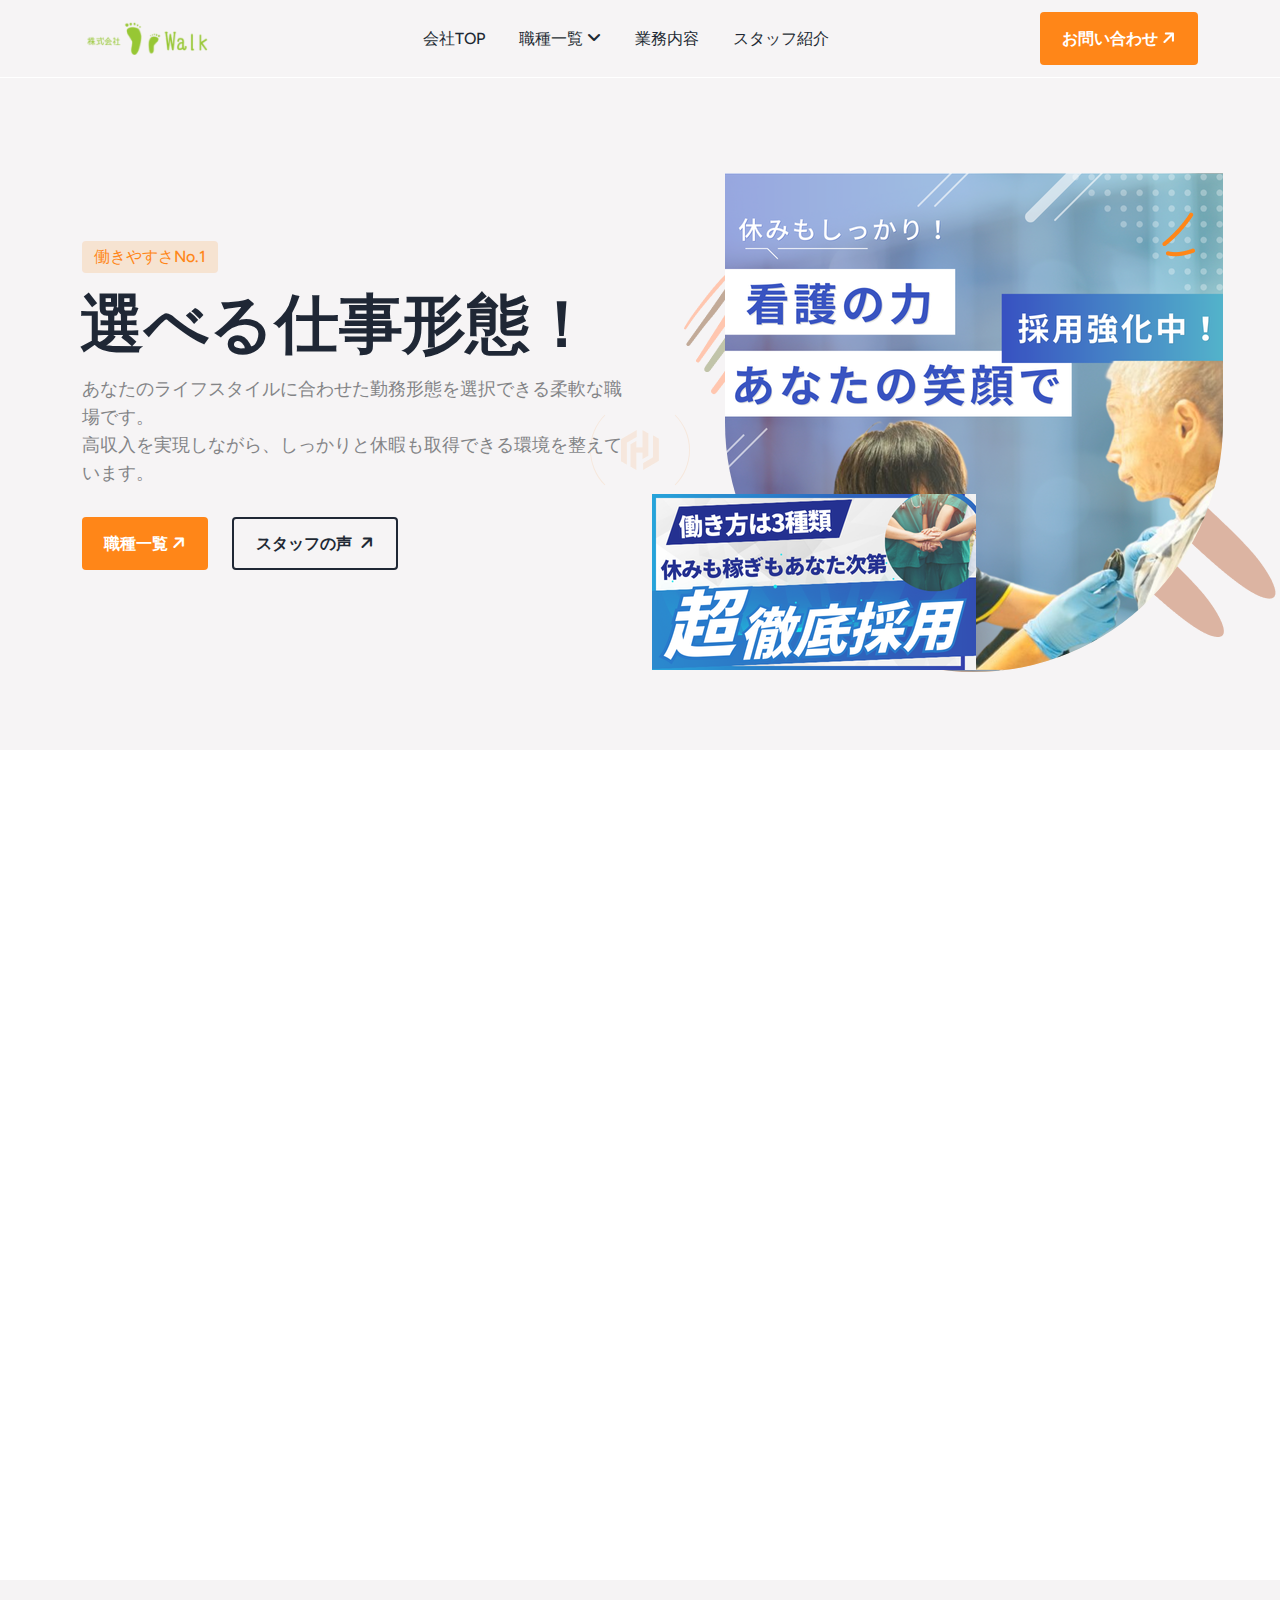
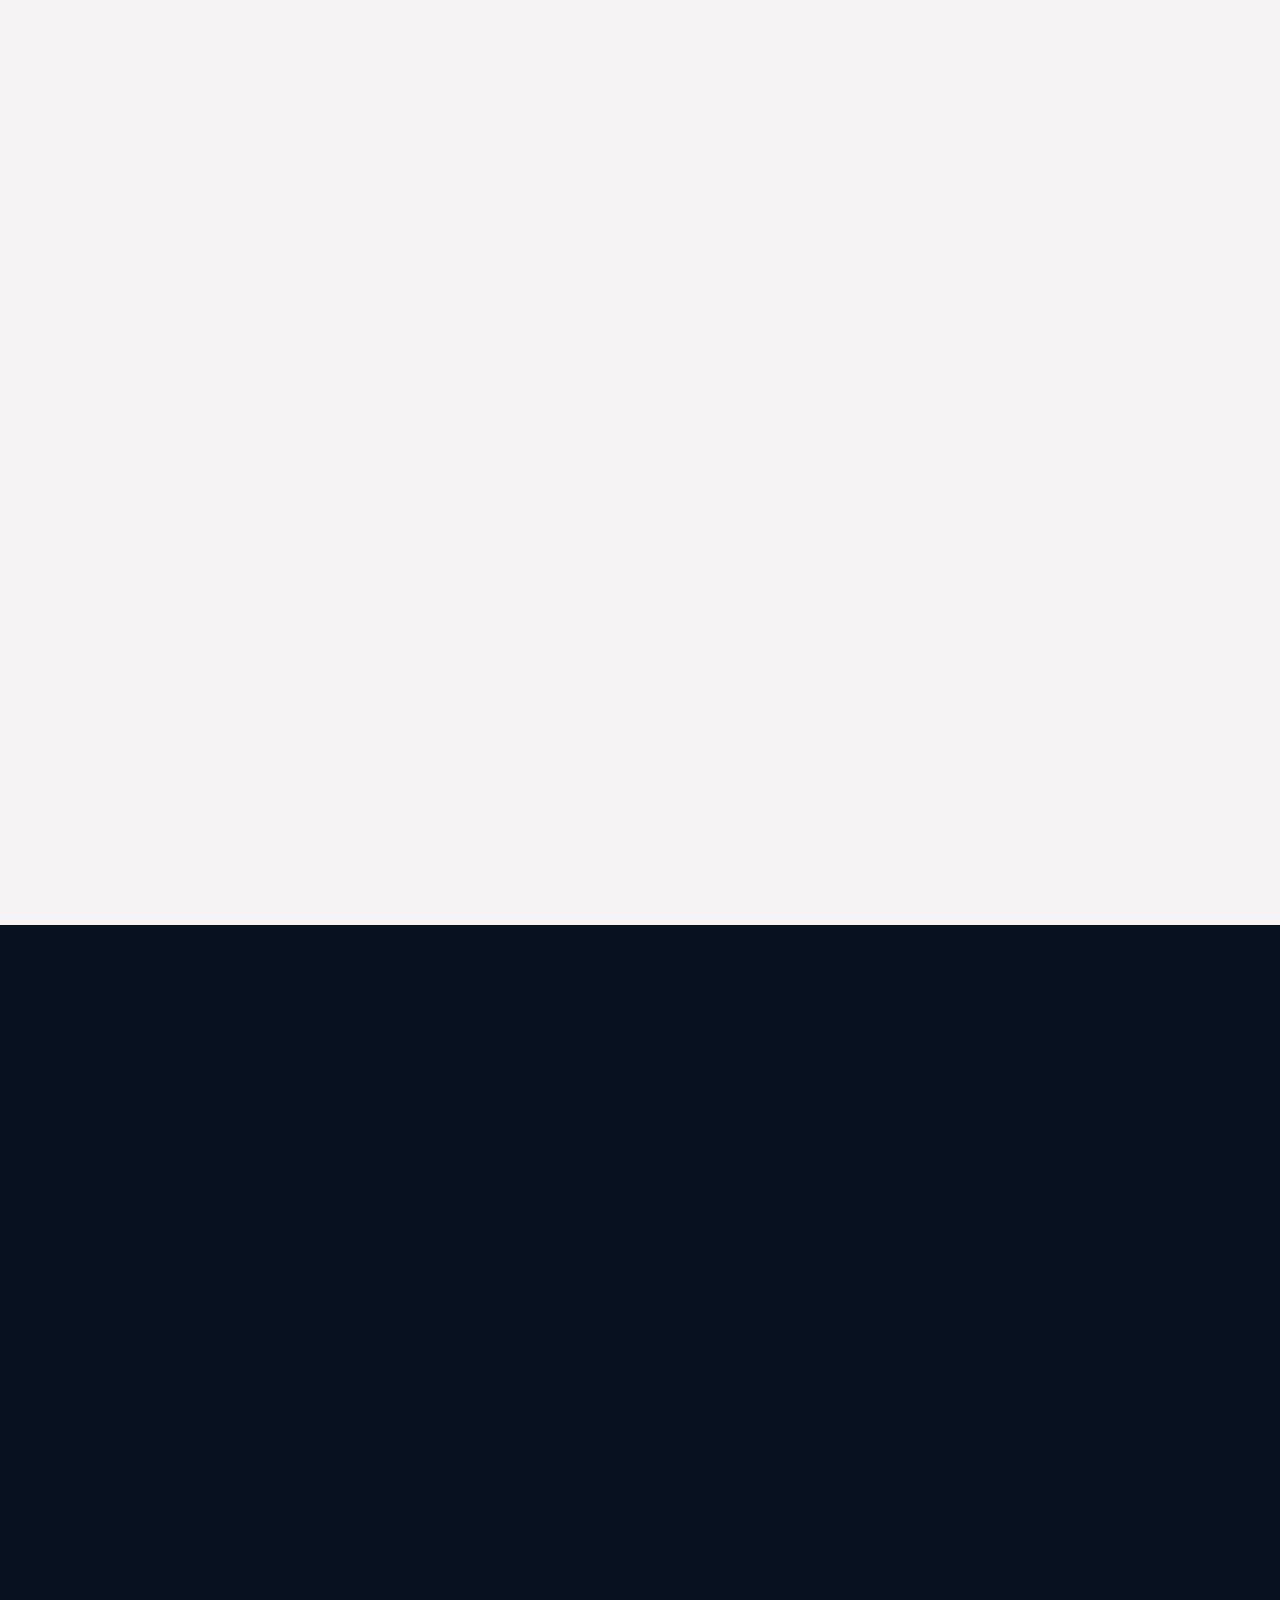
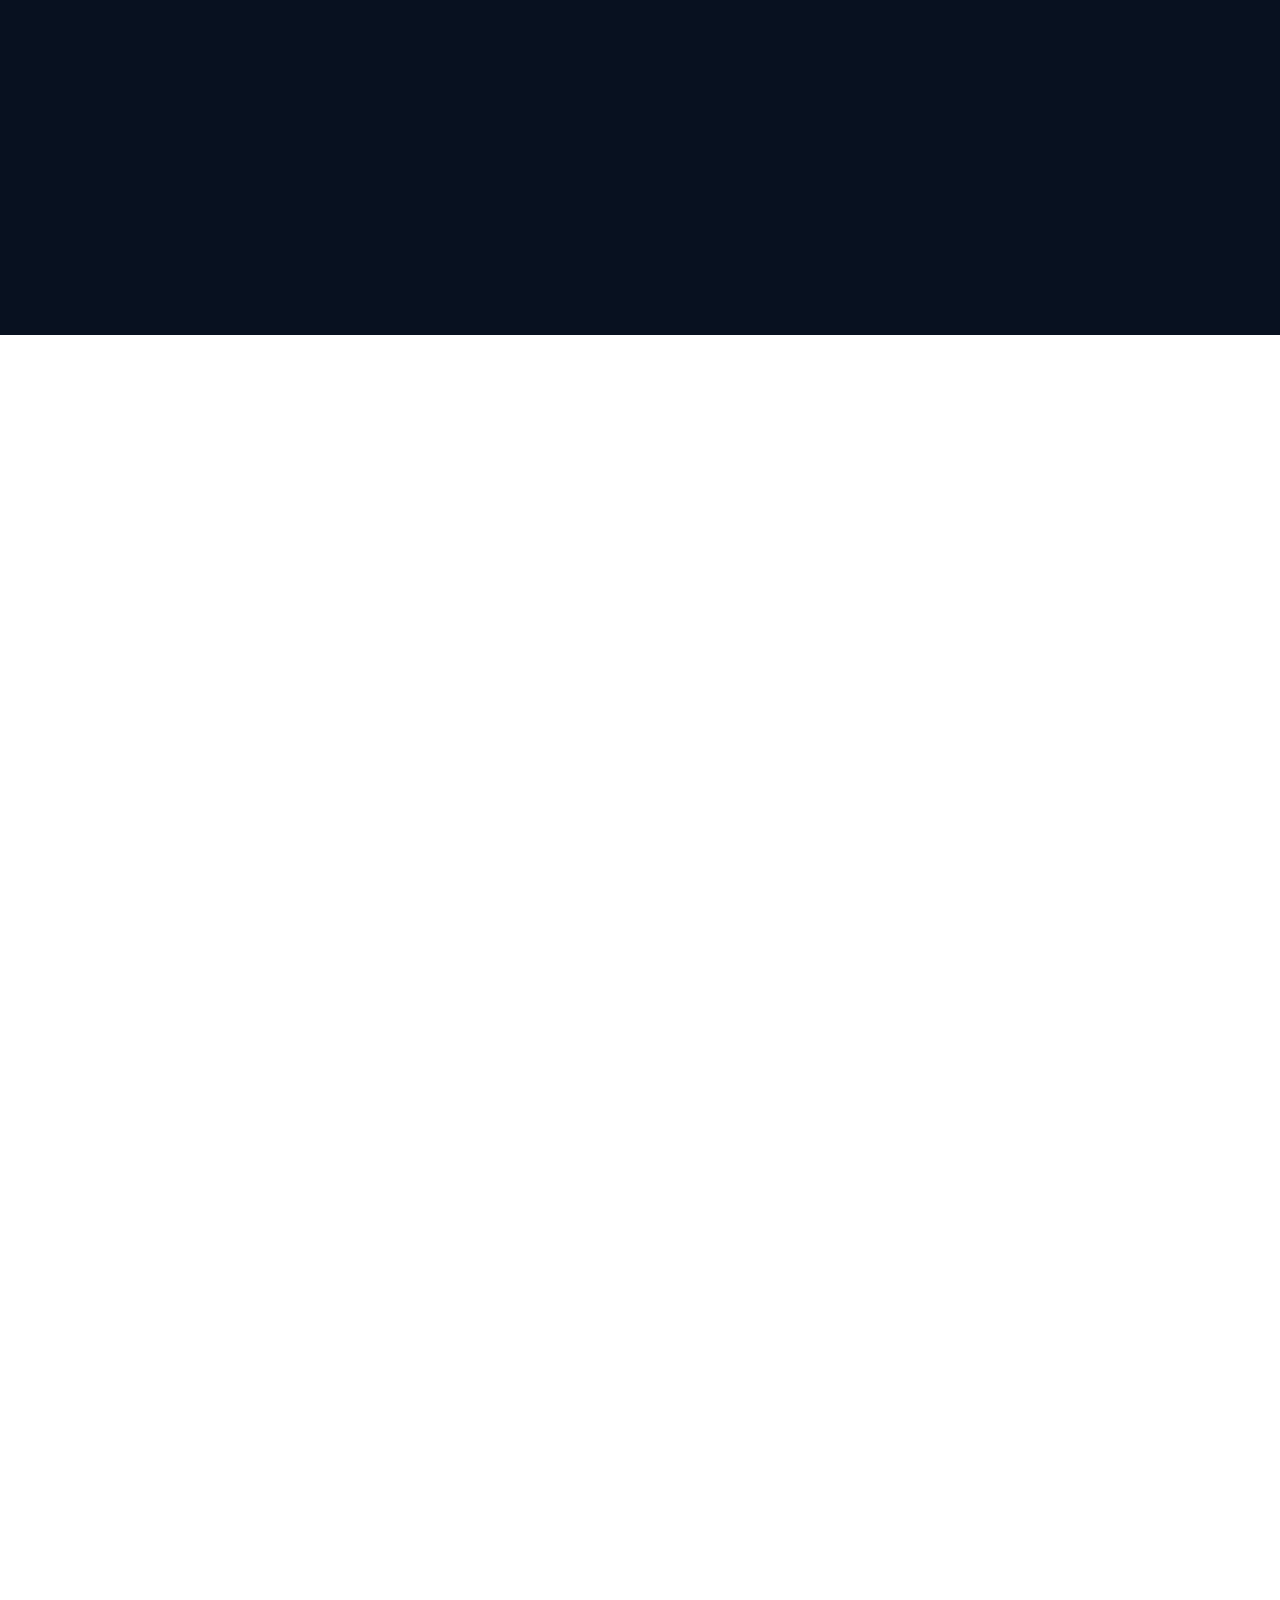
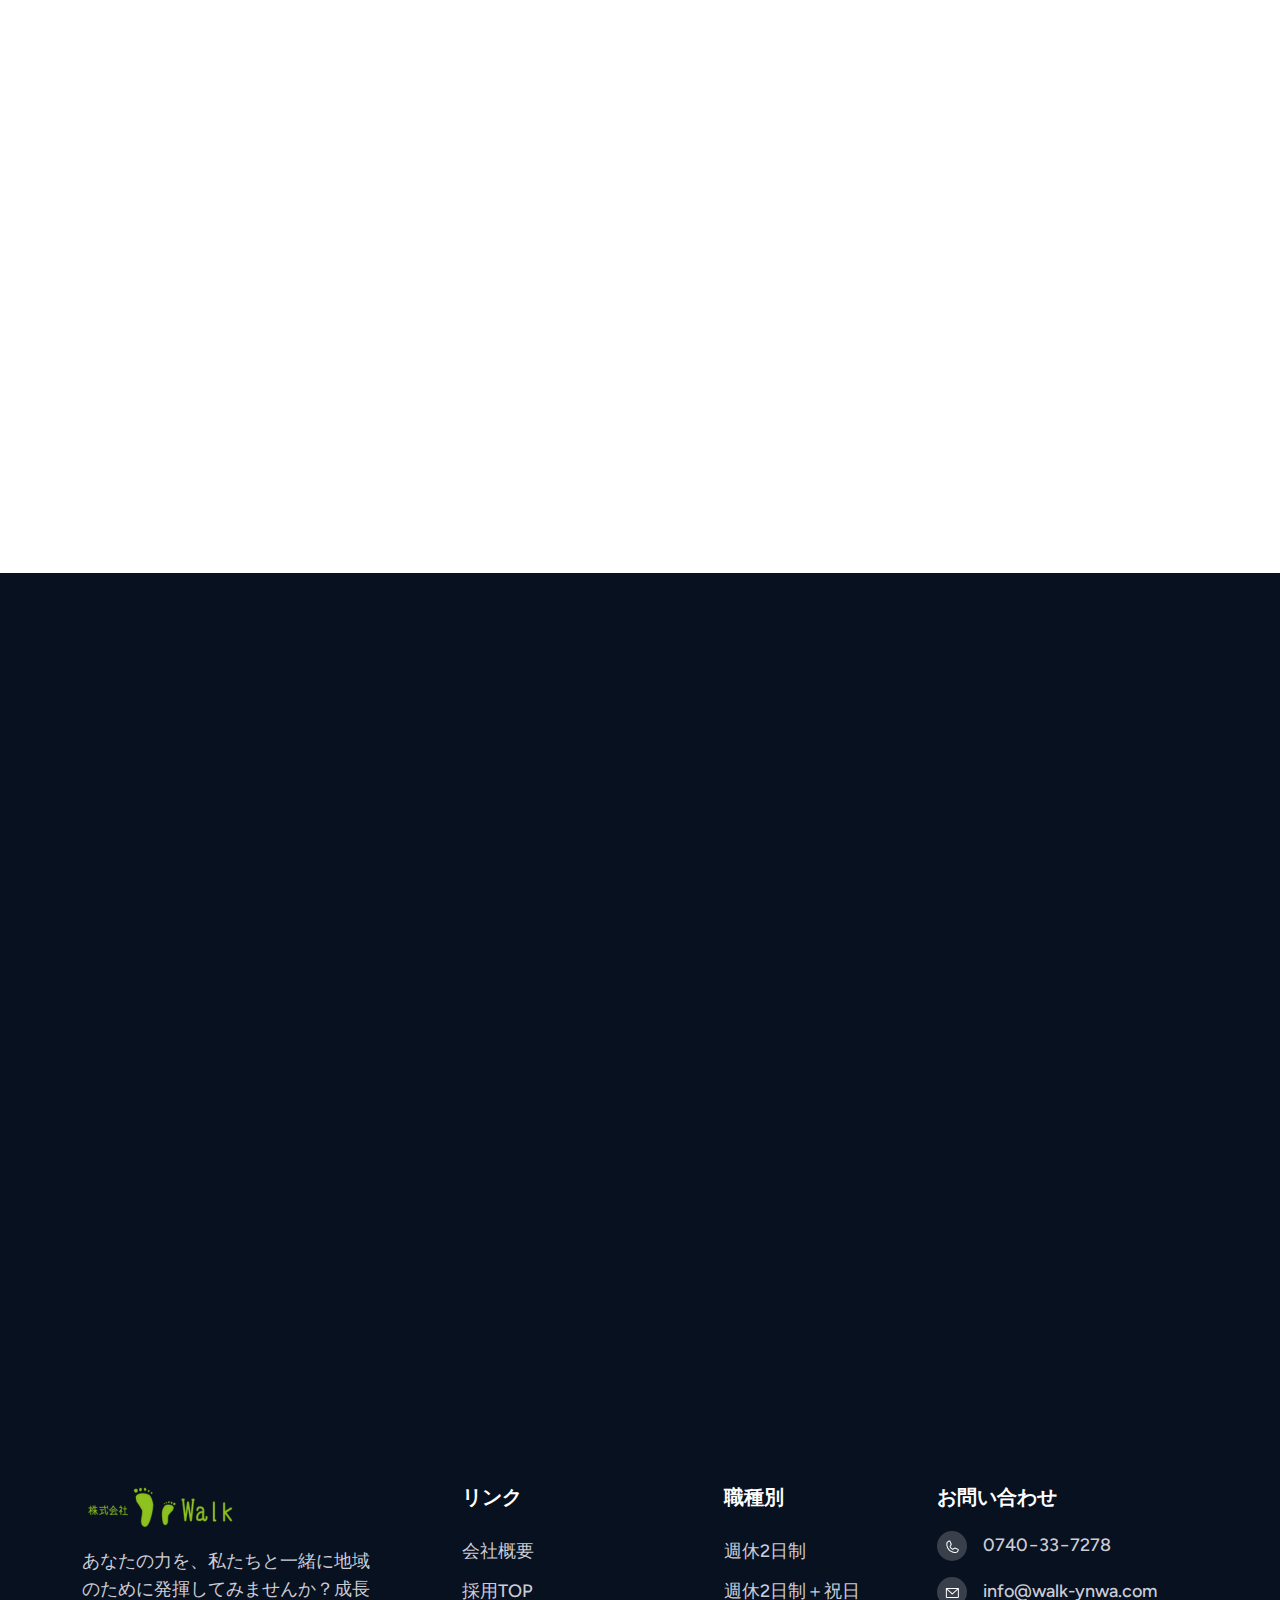
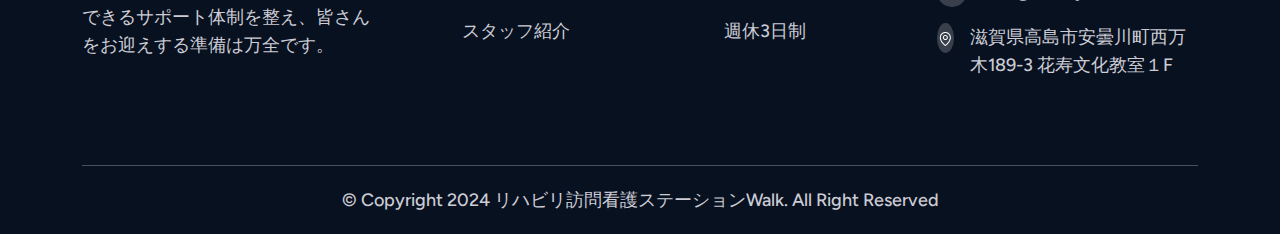
==== index.html @ 222b597a "Add files via upload" ====
<!DOCTYPE html>
<html lang="en">
<head>
     <meta charset="UTF-8">
     <meta name="viewport" content="width=device-width, initial-scale=1.0">
     <meta property="og:title" content="リハビリ訪問看護ステーションWalk ウォーク" />
    <meta property="og:type" content="website" />
    <meta property="og:url" content="https://walk-ynwa.com" />
    <meta property="og:site_name" content="リハビリ訪問看護ステーションWalk ウォーク" />
    <meta property="og:locale" content="ja_JP" />
    <meta property="og:image" content="https://walk-ynwa.com/wp-content/themes/walk_tst/ogp-img.jpg" />
    <meta property="og:description" content=""/>
    <meta name="keyword" content="株式会社Walk,滋賀県,高島市,リハビリ訪問看護ステーション,訪問看護" />
	  <meta name="description" content="株式会社Walkでは、滋賀県高島市で介護サービスを行っています。提供サービスやアクセスの情報等を公開しています。" />
    <title>採用ページ 株式会社Walk</title>

     <!--=====FAB ICON=======-->
     <link rel="shortcut icon" href="assets/img/logo/titel1.png" type="image/x-icon">


     <!--=====CSS=======-->
     <link rel="stylesheet" href="assets/css/bootstrap.min.css">
     <link rel="stylesheet" href="assets/css/fontawesome.css">
     <link rel="stylesheet" href="assets/css/magnific-popup.css">
     <link rel="stylesheet" href="assets/css/nice-select.css">
     <link rel="stylesheet" href="assets/css/slick-slider.css">
     <link rel="stylesheet" href="assets/css/owl.carousel.min.css">
     <link rel="stylesheet" href="assets/css/aos.css">
     <link rel="stylesheet" href="assets/css/mobile-menu.css">
     <link rel="stylesheet" href="assets/css/main.css">



     <!--=====JQUERY=======-->
     <script src="assets/js/jquery-3-6-0.min.js"></script>
</head>
<body class="body">


  <!-- Preloader Start -->
	<div class="preloader">
		<div class="loading-container">
			<div class="loading"></div>
			<div id="loading-icon"><img src="assets/img/logo/titel1.png" alt=""></div>
		</div>
	</div>
	<!-- Preloader End -->


  <!--=====progress END=======-->

<div class="paginacontainer"> 

  <div class="progress-wrap">
    <svg class="progress-circle svg-content" width="100%" height="100%" viewBox="-1 -1 102 102">
      <path d="M50,1 a49,49 0 0,1 0,98 a49,49 0 0,1 0,-98"/>
    </svg>
  </div>

</div> 

<!--=====progress END=======-->

<!--=====HEADER START=======-->
    <header>
     <div class="header-area header-area1 header-area-all d-none d-lg-block" id="header">
       <div class="container">
         <div class="row">
           <div class="col-12">
             <div class="header-elements">
               <div class="site-logo">
                 <a href="index.html">
                  <img src="assets/img/logo/header-logo1.png" alt="">
                 </a>
               </div>


               <div class="main-menu-ex main-menu-ex1">
                 <ul>

                  <li><a href="https://walk-ynwa.com/">会社TOP</a></li>


                   <li class="dropdown-menu-parrent"><a href="#" class="main1" >職種一覧 <i class="fa-solid fa-angle-down"></i></a>
                    <ul>
                        <li><a href="about.html">週休2日制</a></li>
                        <li><a href="about1.html">週休2日制＋祝日</a></li>
                        <li><a href="about2.html">週休3日制</a></li>
                        <li><a href="job-details.html">募集要項</a></li>
                    </ul>
                  </li>
                  <li><a href="service-details.html">業務内容</a></li>
                  <li><a href="team.html">スタッフ紹介</a></li>
                     
                 </ul>
               </div>



               <div class="header2-buttons">
                    <div class="button">
                      <a class="theme-btn1" href="https://walk-ynwa.com/contact/">お問い合わせ<span><i class="fa-solid fa-arrow-right"></i></span></a>
                    </div>
               </div>

             </div>
           </div>
         </div>
       </div>
     </div>
   </header>
   <!--=====HEADER END=======-->

          <!--=====Mobile header start=======-->
          <div class="mobile-header mobile-header-main d-block d-lg-none ">
            <div class="container-fluid">
              <div class="col-12">
                <div class="mobile-header-elements">
                  <div class="mobile-logo">
                    <a href="index.html"><img src="assets/img/logo/header-logo1.png" alt=""></a>
                  </div>
                  <div class="mobile-nav-icon">
                    <i class="fa-duotone fa-bars-staggered"></i>
                  </div>
                </div>
              </div>
            </div>
          </div>
          
          <div class="mobile-sidebar d-block d-lg-none">
            <div class="logo-m">
              <a href="index.html"><img src="assets/img/logo/header-logo1.png" alt=""></a>
            </div>
            <div class="menu-close">
              <i class="fa-solid fa-xmark"></i>
            </div>
            <div class="mobile-nav">
        
              <ul>
                <li><a href="about.html">会社TOP</a></li>
                <li  class="has-dropdown has-dropdown1"><a href="" class="main">職種一覧<span><i class="fa-solid fa-angle-right"></i></span></a>
                  <ul class="sub-menu">
                    <li><a href="about.html">週休2日制（年間休日115日）</a></li>
                    <li><a href="about1.html">週休2日制＋祝日（年間休日131日）</a></li>
                    <li><a href="about2.html">週休3日制（年間休日167日）</a></li>
                  </ul>
                </li>
                <li><a href="team.html">スタッフ紹介</a></li>
      

        

      
              </ul>
              
    
              <div class="single-footer-items">
                <h3>お問い合わせ</h3>

                <div class="contact-box">
                  <div class="icon">
                    <img src="assets/img/icons/footer-icon1.png" alt="">
                  </div>
                  <div class="pera">
                    <a href="tel:0740337278">0740−33−7278</a>
                  </div>
                </div>

                <div class="contact-box">
                  <div class="icon">
                    <img src="assets/img/icons/footer-icon2.png" alt="">
                  </div>
                  <div class="pera">
                    <a href="mailto:info@walk-ynwa.com">info@walk-ynwa.com</a>
                  </div>
                </div>

                <div class="contact-box">
                  <div class="icon">
                    <img src="assets/img/icons/footer-icon3.png" alt="">
                  </div>
                  <div class="pera">
                    <a href="https://www.google.com/maps?ll=35.327271,136.02515&z=17&t=m&hl=ja&gl=JP&mapclient=embed&q=〒520-1212+滋賀県高島市安曇川町西万木１８９%E2%88%92３">
                      滋賀県高島市安曇川町西万木189-3 花寿文化教室１F
                    </a>                  
                  </div>
                </div>

           </div>
    
    
            </div>
          </div>
    
          <!--=====Mobile header end=======-->
   

        <!--=====HERO AREA START =======-->

        <div class="hero-area1">
          <div class="container">
            <div class="row align-items-center">
              <div class="col-lg-6">
                <div class="main-heading">
                  <span class="span" data-aos="fade-right" data-aos-duration="800">働きやすさNo.1</span>
                  <h1 class="text-anime-style-3">選べる仕事形態！</h1>
                  <div class="space16"></div>
                  <p data-aos="fade-right" data-aos-duration="1000">あなたのライフスタイルに合わせた勤務形態を選択できる柔軟な職場です。 <br>高収入を実現しながら、しっかりと休暇も取得できる環境を整えています。</p>

                  <div class="space30"></div>
                  <div class="hero1-buttons" data-aos="fade-right" data-aos-duration="1200">
                    <a class="theme-btn1" href="service.html">職種一覧<span><i class="fa-solid fa-arrow-right"></i></span></a>
                    <a class="theme-btn2" href="service.html">スタッフの声 <span><i class="fa-solid fa-arrow-right"></i></span></a>
                  </div>
                </div>
              </div>

              <div class="col-lg-6">
                <div class="hero1-images">
                  <div class="image1">
                    <img src="assets/img/bg/hero1-main-bg.png" alt="">
                  </div>
                  <div class="image2 overlay-anim" data-aos="zoom-in-up" data-aos-duration="700">
                    <img src="assets/img/hero/hero1-main-img.png" alt="">
                  </div>
                  <div class="image3 shape-animaiton2" data-aos="zoom-in-up" data-aos-duration="700">
                    <img src="assets/img/shapes/review-img.png" alt="">
                  </div>
                  <div class="image4 shape-animaiton3">
                    <img src="assets/img/shapes/hero1-shape.png" alt="">
                  </div>
                </div>
              </div>
            </div>
          </div>
        </div>

        <!--=====HERO AREA END=======-->

        <!--=====ABOUT AREA START=======-->

        <div class="chosse1 sp">
          <div class="container">
            <div class="row align-items-center">
              <div class="col-lg-2">
                <div class="" data-aos="zoom-in-up" data-aos-duration="700">
                  <div class="icon-box">
                    <div class="icon">
                      <img src="assets/img/icons/choose1-icon1.png" alt="">
                    </div>
                    <div class="heading1">
                      <h3><span class="counter">100</span>%</h3>
                      <div class="space10"></div>
                      <p>有休消化率</p>
                    </div>
                  </div>
                </div>

                <div class="" data-aos="zoom-in-up" data-aos-duration="900">
                  <div class="icon-box">
                    <div class="icon">
                      <img src="assets/img/icons/choose1-icon2.png" alt="">
                    </div>
                    <div class="heading1">
                      <h3><span class="counter">¥3000</span>+</h3>
                      <div class="space10"></div>
                      <p>オンコール手当</p>
                    </div>
                  </div>
                </div>

                <div class="" data-aos="zoom-in-up" data-aos-duration="1200">
                  <div class="icon-box icon-box2">
                    <div class="icon">
                      <img src="assets/img/icons/choose1-icon3.png" alt="">
                    </div>
                    <div class="heading1">
                      <h3><span class="counter">3</span>+</h3>
                      <div class="space10"></div>
                      <p>働き方</p>
                    </div>
                  </div>
                </div>

              </div>
              <div class="col-lg-5">
                <div class="image reveal overlay-anim">
                  <img src="assets/img/others/choose1-img.png" alt="">
                </div>
              </div>
              <div class="col-lg-5">
                <div class="heading1 choose1-heading">
                  <span class="span" data-aos="fade-left" data-aos-duration="700">ココが凄い！</span>
                  <h2 class="text-anime-style-3">看護の力で<br>地域に笑顔を！</h2>
                  <div class="space16"></div>
                  <p data-aos="fade-left" data-aos-duration="900">当ステーションでは、「You’ll never WALK alone（ひとりじゃない）」をスローガンに、障害や病気を持つ方々が住み慣れた自宅で安心して過ごせるよう、訪問看護やリハビリサービスを提供しています。</p>

                  <div class="space10"></div>
                  <div class="row" data-aos="fade-left" data-aos-duration="800">
                    <div class="col-lg-6">
                      <ul class="icon-list">
                        <li><span><i class="fa-solid fa-check"></i></span>安心を支える</li>
                      </ul>
                    </div>
                    <div class="col-lg-6">
                      <ul class="icon-list">
                        <li><span><i class="fa-solid fa-check"></i></span>あなたらしい看護を</li>
                      </ul>
                    </div>
                    <div class="col-lg-6">
                      <ul class="icon-list">
                        <li><span><i class="fa-solid fa-check"></i></span>休みも仕事も妥協しない</li>
                      </ul>
                    </div>
                    <div class="col-lg-6">
                      <ul class="icon-list">
                        <li><span><i class="fa-solid fa-check"></i></span>成長を全力でサポート</li>
                      </ul>
                    </div>
                  </div>
                  <div class="space30"></div>
                </div>
              </div>
            </div>
          </div>
        </div>

        <!--=====ABOUT AREA END=======-->

              <!--=====WORK AREA START=======-->

      <div class="work1 sp">
        <div class="container">
          <div class="row align-items-center">
            <div class="col-lg-6">
              <div class="work-img reveal overlay-anim">
                <img src="assets/img/work/work1-image.png" alt="">
              </div>
            </div>

            <div class="col-lg-6">
              <div class="heading1 work1-heading">
                <span class="span" data-aos="zoom-in-left" data-aos-duration="700">選べる働き方</span>
                <h2 class="text-anime-style-3">あなたらしい働き方を</h2>
                <div class="space16"></div>
                <p data-aos="fade-left" data-aos-duration="900">私たちの職場では、以下の3つの勤務形態から選べる「ワークライフバランス」を推奨しています。</p>

                <div class="space10"></div>
                <div class="" data-aos="fade-left" data-aos-duration="900">
                  <div class="work1-box">
                    <div class="">
                      <div class="icon">
                        <img src="assets/img/icons/work1-icon1.png" alt="">
                      </div>
                    </div>
                    <div class="heading1">
                      <h4><a href="service-details.html">週休2日制（年間休日115日）</a></h4>
                      <p>しっかり働いてしっかり稼ぎたい方におすすめです。年収420～600万円以上も可能で、オンとオフの切り替えを大切にしながら働けます。</p>
                    </div>
                  </div>
                </div>

                <div class="" data-aos="fade-left" data-aos-duration="700">
                  <div class="work1-box">
                    <div class="">
                      <div class="icon">
                        <img src="assets/img/icons/work1-icon2.png" alt="">
                      </div>
                    </div>
                    <div class="heading1">
                      <h4><a href="service-details.html">週休2日制＋祝日（年間休日131日）</a></h4>
                      <p>プライベートも充実させたい方には、祝日休みも含むこのプランがぴったりです。年収は380～550万円以上可能です。</p>
                    </div>
                  </div>
                </div>

                <div class="" data-aos="fade-left" data-aos-duration="1100">
                  <div class="work1-box">
                    <div class="">
                      <div class="icon">
                        <img src="assets/img/icons/work1-icon3.png" alt="">
                      </div>
                    </div>
                    <div class="heading1">
                      <h4><a href="service-details.html">週休3日制（年間休日167日）</a></h4>
                      <p>より多くの休暇を取りながらも、安定した収入を得たい方に最適です。自分の時間を大切にしながら、年収340～480万円以上を目指せます。</p>
                    </div>
                  </div>
                </div>


              </div>
            </div>

          </div>
        </div>
      </div>

      <!--=====WORK AREA END=======-->

        <!--=====SERVICE AREA START=======-->

        <div class="service1 sp">
          <div class="container">
            <div class="row">
              <div class="col-lg-8 m-auto text-center">
                <div class="heading1-w">
                  <span class="span" data-aos="zoom-in-left" data-aos-duration="700">夢を諦めない</span>
                  <h2 class="text-anime-style-3">「ひとりじゃない」<br>私たちと一緒に<br>地域の笑顔を支える<br>お仕事を始めませんか？</h2>
                  <div class="space16"></div>
                  <p data-aos="fade-left" data-aos-duration="800"> ご興味のある方は、ぜひお気軽にお問い合わせください。詳細は下記のリンクからどうぞ！</p>
                </div>
              </div>
            </div>

            <div class="space30"></div>
            <div class="row">
              <div class="col-lg-4 col-md-6">
                <div class="service1-box active" data-aos="zoom-in-up" data-aos-duration="700">
                  <div class="image overlay-anim">
                    <img src="assets/img/service/service1-img1.png" alt="">
                  </div>
                  <div class="hover-area">
                    <div class="icon">
                      <img src="assets/img/icons/service1-icon1.png" alt="">
                    </div>
                    <div class="space16"></div>
                    <div class="heading1-w">
                      <h4><a href="service-details.html">チャレンジ休暇で休もう！</a></h4>
                      <div class="space16"></div>
                      <p>有給休暇に加え「チャレンジ休暇」を導入し、年間最大8連休の取得が可能</p>
                    </div>
                  </div>
                </div>
              </div>

              <div class="col-lg-4 col-md-6">
                <div class="service1-box active" data-aos="zoom-in-up" data-aos-duration="900">
                  <div class="image overlay-anim">
                    <img src="assets/img/service/service1-img2.png" alt="">
                  </div>
                  <div class="hover-area">
                    <div class="icon">
                      <img src="assets/img/icons/service1-icon2.png" alt="">
                    </div>
                    <div class="space16"></div>
                    <div class="heading1-w">
                      <h4><a href="service-details.html">訪問看護初心者も大歓迎！</a></h4>
                      <div class="space16"></div>
                      <p>先輩スタッフとの同行訪問や定期的な研修を通じて、実践的なスキルが身に付く</p>
                    </div>
                  </div>
                </div>
              </div>

              <div class="col-lg-4 col-md-6">
                <div class="service1-box active" data-aos="zoom-in-up" data-aos-duration="1100">
                  <div class="image overlay-anim">
                    <img src="assets/img/service/service1-img3.png" alt="">
                  </div>
                  <div class="hover-area">
                    <div class="icon">
                      <img src="assets/img/icons/service1-icon3.png" alt="">
                    </div>
                    <div class="space16"></div>
                    <div class="heading1-w">
                      <h4><a href="service-details.html">オンコール手当</a></h4>
                      <div class="space16"></div>
                      <p>一回につき3,000円からの手当を支給。急な呼び出しに対しても、しっかりとした報酬を</p>
                    </div>
                  </div>
                </div>
              </div>

            </div>
          </div>
        </div>

        <!--=====SERVICE AREA END=======-->

        <!--=====PROJECT AREA START=======-->

        <section class="project-two d-none d-lg-block">
          <div class="project-two__bottom">
              <div class="container">

                <div class="row">
                  <div class="col-lg-8 m-auto text-center">
                    <div class="heading1">
                      <span class="span" data-aos="zoom-in-left" data-aos-duration="700">私達の取り組み</span>
                      <h2 class="text-anime-style-3">安心と信頼のケアを地域へ届けるために</h2>
                      <div class="space16"></div>
                      <p data-aos="fade-up" data-aos-duration="800">利用者様とそのご家族が安心して暮らせるよう、質の高いサービスを提供するために日々取り組んでいます</p>
                    </div>
                  </div>
                </div>

                <div class="space60"></div>

                  <div class="project-two__carousel-container" data-aos="fade-up" data-aos-duration="900">
                      <div class="project-two__carousel owl-carousel owl-theme thm-owl__carousel project-style1-carousel owl-dot-style1">

                          <!--Portfolio Two Single Start-->
                          <div class="project-two__single-box">
                              <ul class="project-two__box list-unstyled">
                                  <li>
                                      <div class="project-two__box-content">
                                          <div class="single-project-two__bg"
                                              style="background-image: url(assets/img/project/project1-img1.png);">
                                          </div>
                                          <div class="img-holder-img-bg"></div>
                                          <div class="project-two__box-content-inner-icon">
                                              <a href="#" class="img-popup"><i
                                                      class="icon-next"></i></a>
                                          </div>
                                          <div class="project-two__box-content-inner">
                                              <div class="project-two__box-content-inner-wrapper">
                                                  <p>Staffing Service </p>
                                                  <h4><a href="https://walk-ynwa.com/service/">地域密着型の訪問看護・リハビリサービス</a></h4>
                                              </div>
                                              <div class="icon">
                                                <a href="project-details.html"><i class="fa-solid fa-arrow-right"></i></a>
                                              </div>
                                          </div>
                                      </div>
                                  </li>
                                  <li>
                                      <div class="project-two__box-content">
                                          <div class="single-project-two__bg"
                                              style="background-image: url(assets/img/project/project1-img2.png);">
                                          </div>
                                          <div class="img-holder-img-bg"></div>
                                          <div class="project-two__box-content-inner-icon">
                                              <a href="assets/img/service/service1-img1.png" class="img-popup"><i
                                                      class="icon-next"></i></a>
                                          </div>
                                          <div class="project-two__box-content-inner">
                                            <div class="project-two__box-content-inner-wrapper">
                                                <p>Staffing Service </p>
                                                <h4><a href="team.html">スタッフ育成とサポート体制の強化</a></h4>
                                            </div>
                                            <div class="icon">
                                              <a href="project-details.html"><i class="fa-solid fa-arrow-right"></i></a>
                                            </div>
                                        </div>
                                      </div>
                                  </li>
                                  <li>
                                      <div class="project-two__box-content">
                                          <div class="single-project-two__bg"
                                              style="background-image: url(assets/img/project/project1-img3.png);">
                                          </div>
                                          <div class="img-holder-img-bg"></div>
                                          <div class="project-two__box-content-inner-icon">
                                              <a href="assets/img/service/service1-img1.png" class="img-popup"><i
                                                      class="icon-next"></i></a>
                                          </div>
                                          <div class="project-two__box-content-inner">
                                            <div class="project-two__box-content-inner-wrapper">
                                                <p>Staffing Service </p>
                                                <h4><a href="about.html">多様な働き方とワークライフバランスの推進</a></h4>
                                            </div>
                                            <div class="icon">
                                              <a href="project-details.html"><i class="fa-solid fa-arrow-right"></i></a>
                                            </div>
                                        </div>
                                      </div>
                                  </li>
                              </ul>
                          </div>
                          <!--Portfolio Two Single End-->


                      </div>
                  </div>
              </div>
          </div>
      </section>

      <!--=====PROJECT AREA END=======-->




      <!--=====TESTIMONIAL AREA START=======-->

      <div class="tes1 sp">
        <div class="container">
          <div class="row align-items-end">
            <div class="col-lg-6">
              <div class="heading1">
                <span class="span" data-aos="zoom-in-left" data-aos-duration="800">スタッフの声</span>
                <h2 class="text-anime-style-3">働く現場の声</h2>
                <div class="space16"></div>
                <p data-aos="fade-left" data-aos-duration="800">
                  実際に現場で活躍するスタッフの声をご紹介します。彼らのリアルな体験を通して、私たちの職場の魅力を感じていただければと思います。
                </p>
              </div>
            </div>

            <div class="col-lg-6">
              <div class="tes7-buttons" data-aos="fade-right" data-aos-duration="900">
                <button class="testimonial-prev-arrow1"><i class="fa-regular fa-arrow-left"></i></button>
                <button class="testimonial-next-arrow1"><i class="fa-regular fa-arrow-right"></i></button>
              </div>
            </div>

          </div>

          <div class="space30"></div>
          <div class="row">
            <div class="tes1-slider" data-aos="fade-up" data-aos-duration="900">
              <div class="single-slider">
                <div class="row">
                  <div class="col-md-8">
                    <ul class="stars">
                      <li><i class="fa-solid fa-star"></i></li>
                      <li><i class="fa-solid fa-star"></i></li>
                      <li><i class="fa-solid fa-star"></i></li>
                      <li><i class="fa-solid fa-star"></i></li>
                      <li><i class="fa-solid fa-star"></i></li>
                    </ul>
                    <div class="pera">
                      <p>有給取得率が高く、リフレッシュできるチャレンジ休暇もあって、心に余裕を持って仕事に取り組めます。プライベートも充実できるので、長く働きたいと思える職場です。</p>
                    </div>
                    <div class="bottom-heading">
                      <h4><a href="#">「ワークライフバランスが取りやすい」</a></h4>
                    </div>
                  </div>

                  <div class="col-md-4">
                    <div class="tes1-image">
                      <img src="assets/img/testimonial/tes1-img1.png" alt="">
                    </div>
                  </div>
                </div>
              </div>

              <div class="single-slider">
                <div class="row">
                  <div class="col-md-8">
                    <ul class="stars">
                      <li><i class="fa-solid fa-star"></i></li>
                      <li><i class="fa-solid fa-star"></i></li>
                      <li><i class="fa-solid fa-star"></i></li>
                      <li><i class="fa-solid fa-star"></i></li>
                      <li><i class="fa-solid fa-star"></i></li>
                    </ul>
                    <div class="pera">
                      <p>同行訪問や研修がしっかりしているので、初めてでも不安なくスタートできました。先輩たちの温かいフォローのおかげで、毎日成長を実感しています。</p>
                    </div>
                    <div class="bottom-heading">
                      <h4><a href="#">「初めての訪問看護でも手厚いサポートで安心でした。」</a></h4>
                    </div>
                  </div>

                  <div class="col-md-4">
                    <div class="tes1-image">
                      <img src="assets/img/testimonial/tes1-img2.png" alt="">
                    </div>
                  </div>
                </div>
              </div>


              <div class="single-slider">
                <div class="row">
                  <div class="col-md-8">
                    <ul class="stars">
                      <li><i class="fa-solid fa-star"></i></li>
                      <li><i class="fa-solid fa-star"></i></li>
                      <li><i class="fa-solid fa-star"></i></li>
                      <li><i class="fa-solid fa-star"></i></li>
                      <li><i class="fa-solid fa-star"></i></li>
                    </ul>
                    <div class="pera">
                      <p>週休3日制を選べるので、家族との時間も大切にしながら仕事ができています。スタッフ同士の連携も良く、安心して働ける職場です。</p>
                    </div>
                    <div class="bottom-heading">
                      <h4><a href="#">「自分のペースで働ける環境が魅力です！」</a></h4>
                    </div>
                  </div>

                  <div class="col-md-4">
                    <div class="tes1-image">
                      <img src="assets/img/testimonial/tes1-img1.png" alt="">
                    </div>
                  </div>
                </div>
              </div>

              <div class="single-slider">
                <div class="row">
                  <div class="col-md-8">
                    <ul class="stars">
                      <li><i class="fa-solid fa-star"></i></li>
                      <li><i class="fa-solid fa-star"></i></li>
                      <li><i class="fa-solid fa-star"></i></li>
                      <li><i class="fa-solid fa-star"></i></li>
                      <li><i class="fa-solid fa-star"></i></li>
                    </ul>
                    <div class="pera">
                      <p>訪問看護ではご利用者様との距離が近く、一人ひとりの生活に寄り添った看護ができます。自分の看護が誰かの力になっていると実感できるのが嬉しいです。</p>
                    </div>
                    <div class="bottom-heading">
                      <h4><a href="#">「地域の方々との絆がやりがいです。」</a></h4>
                    </div>
                  </div>

                  <div class="col-md-4">
                    <div class="tes1-image">
                      <img src="assets/img/testimonial/tes1-img2.png" alt="">
                    </div>
                  </div>
                </div>
              </div>

            </div>
          </div>
        </div>
      </div>

      <!--=====TESTIMONIAL AREA END=======-->

      <!--=====CONTACT AREA START=======-->

      <div class="contact1 sp">
        <div class="container">
          <div class="row align-items-center">
            <div class="col-lg-6">
              <div class="heading1-w">
                <span class="span" data-aos="zoom-in-left" data-aos-duration="700">お問い合わせ</span>
                <h2 class="text-anime-style-3">あなたの力を私たちのチームで発揮しませんか？</h2>
                <div class="space16"></div>
                <p data-aos="fade-right" data-aos-duration="900">
                  興味を持っていただきありがとうございます！訪問看護にチャレンジしてみたい、地域で活躍したい、そんなあなたのご応募を心よりお待ちしています。まずはお気軽にお問い合わせください。                
                </p>

                <div class="" data-aos="fade-right" data-aos-duration="800">
                  <div class="contact1-box">
                    <div class="icon">
                      <img src="assets/img/icons/contact-icon1.png" alt="">
                    </div>
                    <div class="heading">
                      <p>お電話</p>
                      <a href="tel:0740337278">0740−33−7278</a>
                    </div>
                  </div>
                </div>
  
                <div class="" data-aos="fade-right" data-aos-duration="1100">
                  <div class="contact1-box">
                    <div class="icon">
                      <img src="assets/img/icons/contact-icon2.png" alt="">
                    </div>
                    <div class="heading">
                      <p>メール</p>
                      <a href="mailto:info@walk-ynwa.com">info@walk-ynwa.com</a>
                    </div>
                  </div>
                </div>
  
              </div>
            </div>
  
            <div class="col-lg-6">
              <div class="contact1-form" data-aos="zoom-out" data-aos-duration="900">
                <div class="heading1">
                  <h3>Send us a Message</h3>
                  <div class="space16"></div>
                  <p>Feel free to reach out to us with any questions, inquiries, or staffing requirements you may have. Our experienced</p>
                </div>
                <div class="space10"></div>
  
                <form action="#">
                  <div class="row">
                    <div class="col-md-6">
                      <div class="single-input">
                        <input type="text" placeholder="First Name">
                      </div>
                    </div>
  
                    <div class="col-md-6">
                      <div class="single-input">
                        <input type="text" placeholder="Last Name">
                      </div>
                    </div>
  
                    <div class="col-md-6">
                      <div class="single-input">
                        <input type="email" placeholder="Email">
                      </div>
                    </div>
  
                    <div class="col-md-6">
                      <div class="single-input">
                        <input type="number" placeholder="Phone">
                      </div>
                    </div>
  
                    <div class="col-md-12">
                      <div class="single-input">
                        <input type="text" placeholder="Subject">
                      </div>
                    </div>
  
                    <div class="col-md-12">
                      <div class="single-input">
                        <textarea rows="4" placeholder="Message"></textarea>
                      </div>
                    </div>

                    <div class="col-md-12">
                      <div class="button">
                        <button class="theme-btn1">Submit Now <span><i class="fa-solid fa-arrow-right"></i></span></button>
                      </div>
                    </div>
  
                  </div>
                </form>
              </div>
            </div>

          </div>
        </div>
      </div>

      <!--=====CONTACT AREA END=======-->



            <!--===== CTA AREA START =======-->


            <!--===== CTA AREA START =======-->

            <!--===== FOOTER AREA START =======-->

                <div class="footer1 _relative">
                  <div class="container">
                       <div class="row">
                            <div class="col-lg-4 col-md-6 col-12">
                                 <div class="single-footer-items footer-logo-area">
                                      <div class="footer-logo">
                                        <a href=""><img src="assets/img/logo/footer-logo1.png" alt=""></a>
                                      </div>
                                      <div class="space20"></div>
                                      <div class="heading1-w">
                                        <p>あなたの力を、私たちと一緒に地域のために発揮してみませんか？成長できるサポート体制を整え、皆さんをお迎えする準備は万全です。</p>
                                      </div>
                                 </div>
                            </div>
        
                            <div class="col-lg col-md-6 col-12">
                                 <div class="single-footer-items">
                                      <h3>リンク</h3>
        
                                      <ul class="menu-list">
                                           <li><a href="#">会社概要</a></li>
                                           <li><a href="#">採用TOP</a></li>
                                           <li><a href="#">スタッフ紹介 </a></li>
                                      </ul>
                                 </div>
                            </div>
        
                            <div class="col-lg col-md-6 col-12">
                                 <div class="single-footer-items pl-5">
                                      <h3>職種別</h3>
        
                                      <ul class="menu-list">
                                           <li><a href="index.html">週休2日制 </a></li>
                                           <li><a href="about.html">週休2日制＋祝日</a></li>
                                           <li><a href="service.html">週休3日制</a></li>
                                      </ul>
                                 </div>
                            </div>
        
        
                            <div class="col-lg-3 col-md-6 col-12">
                                 <div class="single-footer-items">
                                      <h3>お問い合わせ</h3>
        
                                      <div class="contact-box">
                                        <div class="icon">
                                          <img src="assets/img/icons/footer-icon1.png" alt="">
                                        </div>
                                        <div class="pera">
                                          <a href="tel:0740337278">0740−33−7278</a>
                                        </div>
                                      </div>

                                      <div class="contact-box">
                                        <div class="icon">
                                          <img src="assets/img/icons/footer-icon2.png" alt="">
                                        </div>
                                        <div class="pera">
                                          <a href="mailto:info@walk-ynwa.com">info@walk-ynwa.com</a>
                                        </div>
                                      </div>

                                      <div class="contact-box">
                                        <div class="icon">
                                          <img src="assets/img/icons/footer-icon3.png" alt="">
                                        </div>
                                        <div class="pera">
                                          <a href="https://www.google.com/maps?ll=35.327271,136.02515&z=17&t=m&hl=ja&gl=JP&mapclient=embed&q=〒520-1212+滋賀県高島市安曇川町西万木１８９%E2%88%92３">
                                            滋賀県高島市安曇川町西万木189-3 花寿文化教室１F
                                          </a>
                                        </div>
                                      </div>
        
                                 </div>
                            </div>
        
                       </div>
        
                       <div class="space70"></div>
                  </div>

                  <div class="copyright-area _relative">
                    <div class="container">
                      <div class="row align-items-center">
                        <div class="col-md-12">
                             <div class="coppyright">
                               <p>© Copyright 2024 リハビリ訪問看護ステーションWalk. All Right Reserved</p>
                             </div>
                        </div>
                   </div>
                  </div>
                    
               </div>
      
            </div>
        
                <!--===== FOOTER AREA END =======-->



     <script src="assets/js/bootstrap.min.js"></script>
     <script src="assets/js/aos.js"></script>
     <script src="assets/js/fontawesome.js"></script>
     <script src="assets/js/mobile-menu.js"></script>
     <script src="assets/js/jquery.magnific-popup.js"></script>
     <script src="assets/js/owl.carousel.min.js"></script>
     <script src="assets/js/slick-slider.js"></script>
     <script src="assets/js/gsap.min.js"></script>
     <script src="assets/js/jquery.countup.js"></script>
     <script src="assets/js/ScrollTrigger.min.js"></script>
     <script src="assets/js/Splitetext.js"></script>
     <script src="assets/js/SmoothScroll.js"></script>
     <script src="assets/js/text-animation.js"></script>
     <script src="assets/js/jquery.lineProgressbar.js"></script>
     <script src="assets/js/tilt.jquery.js"></script>
     <script src="assets/js/main.js"></script>
</body>
</html>
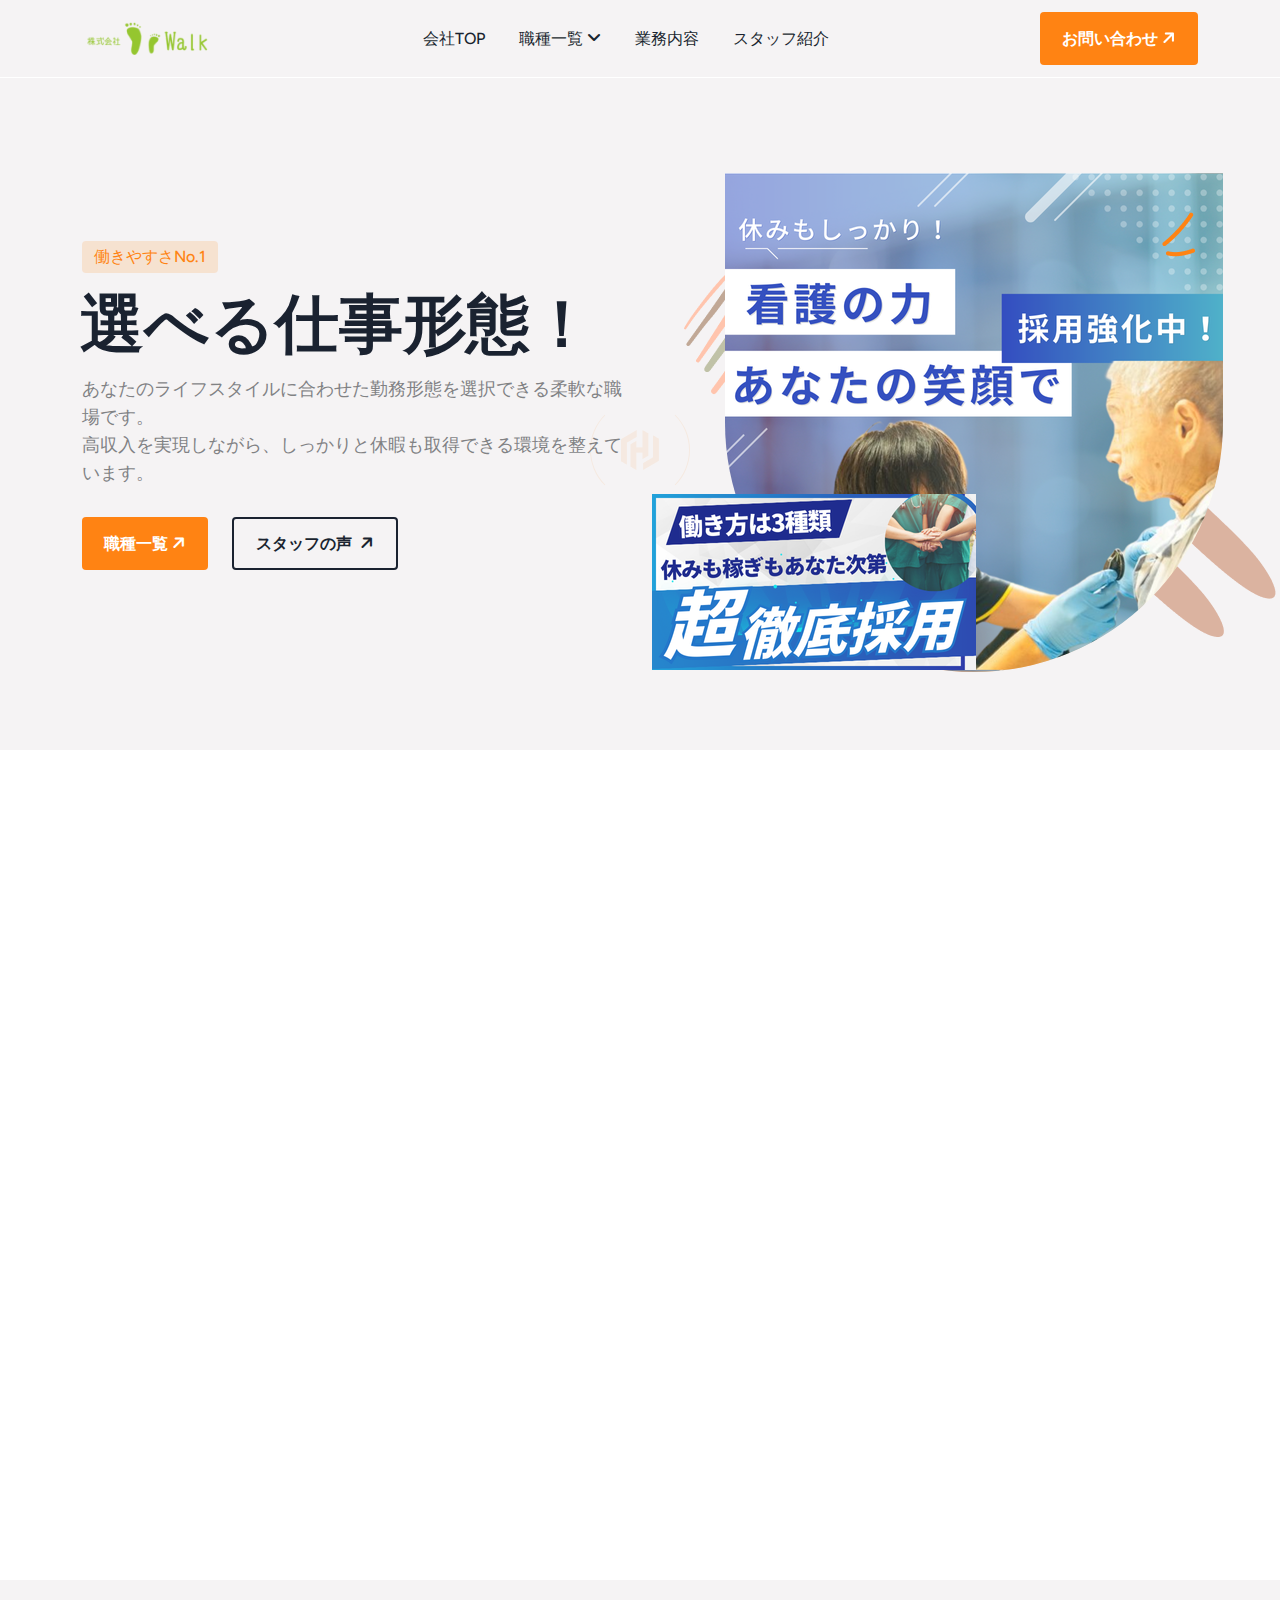
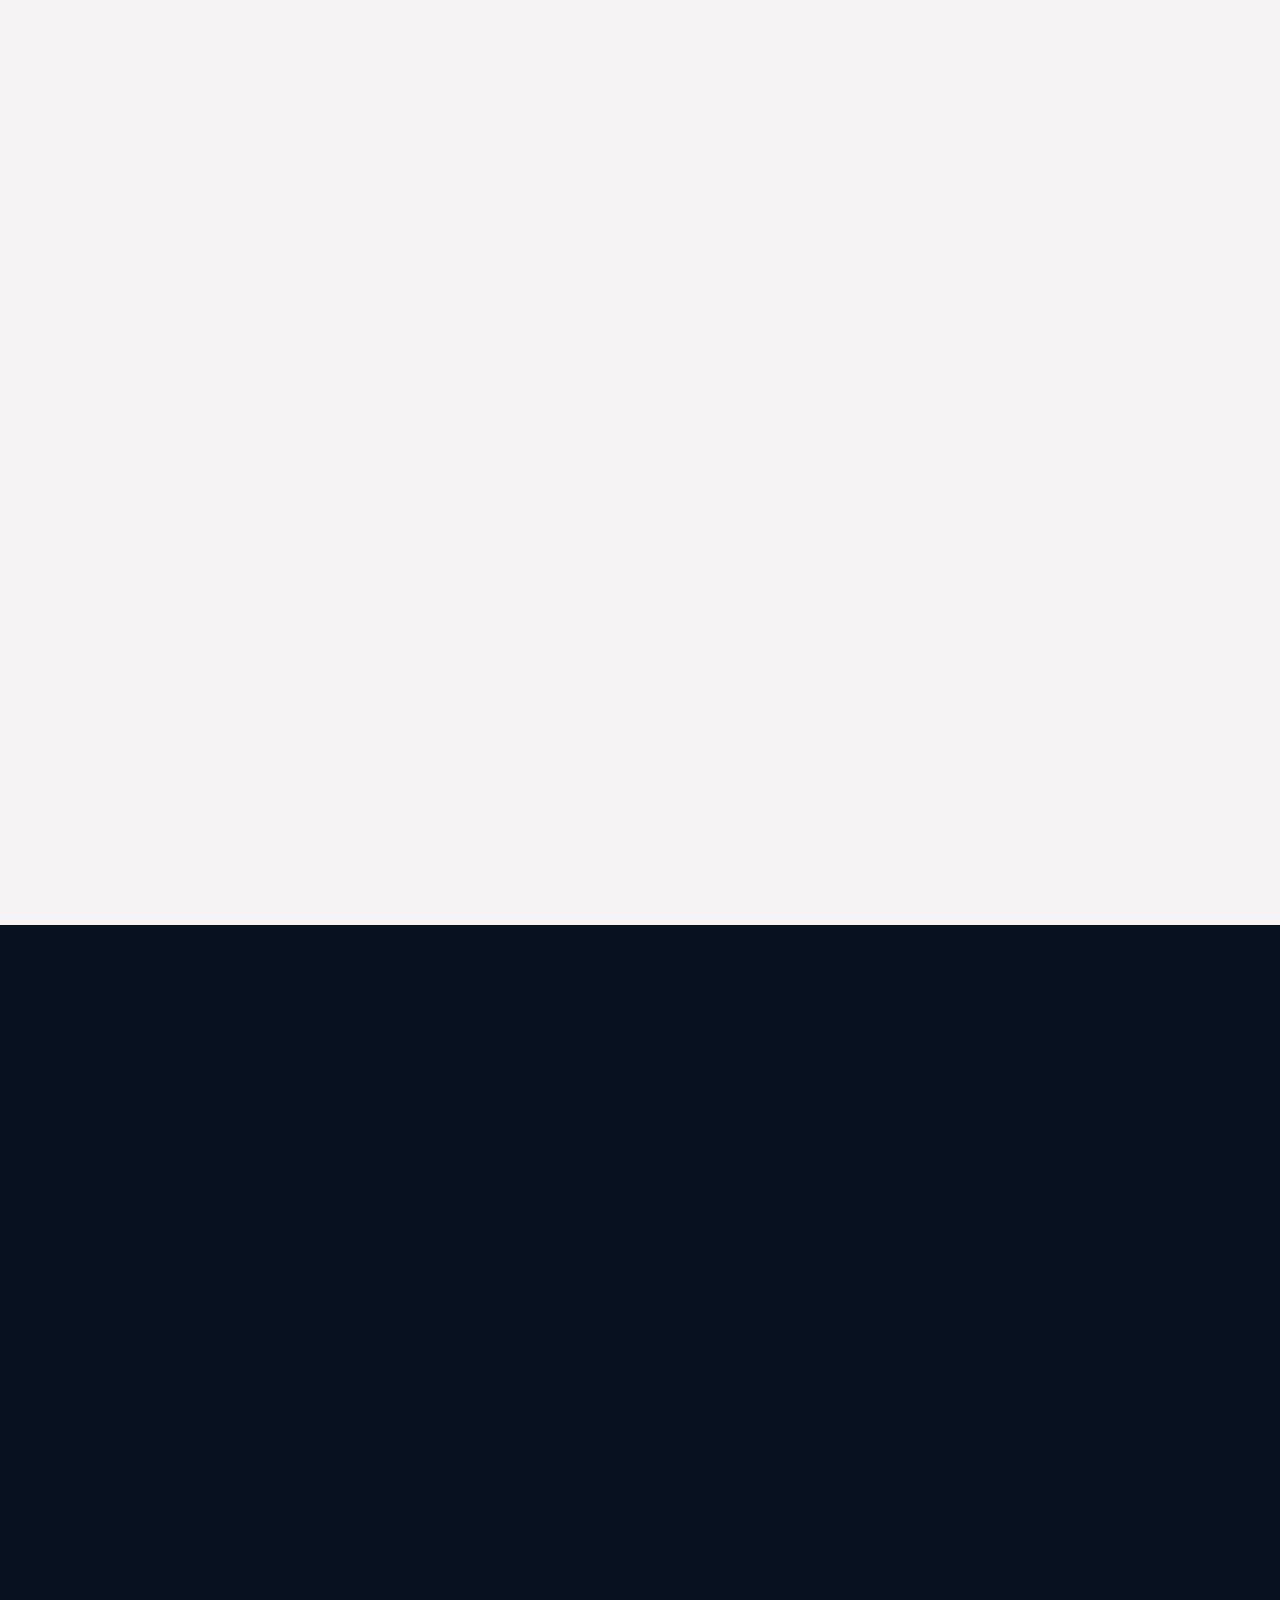
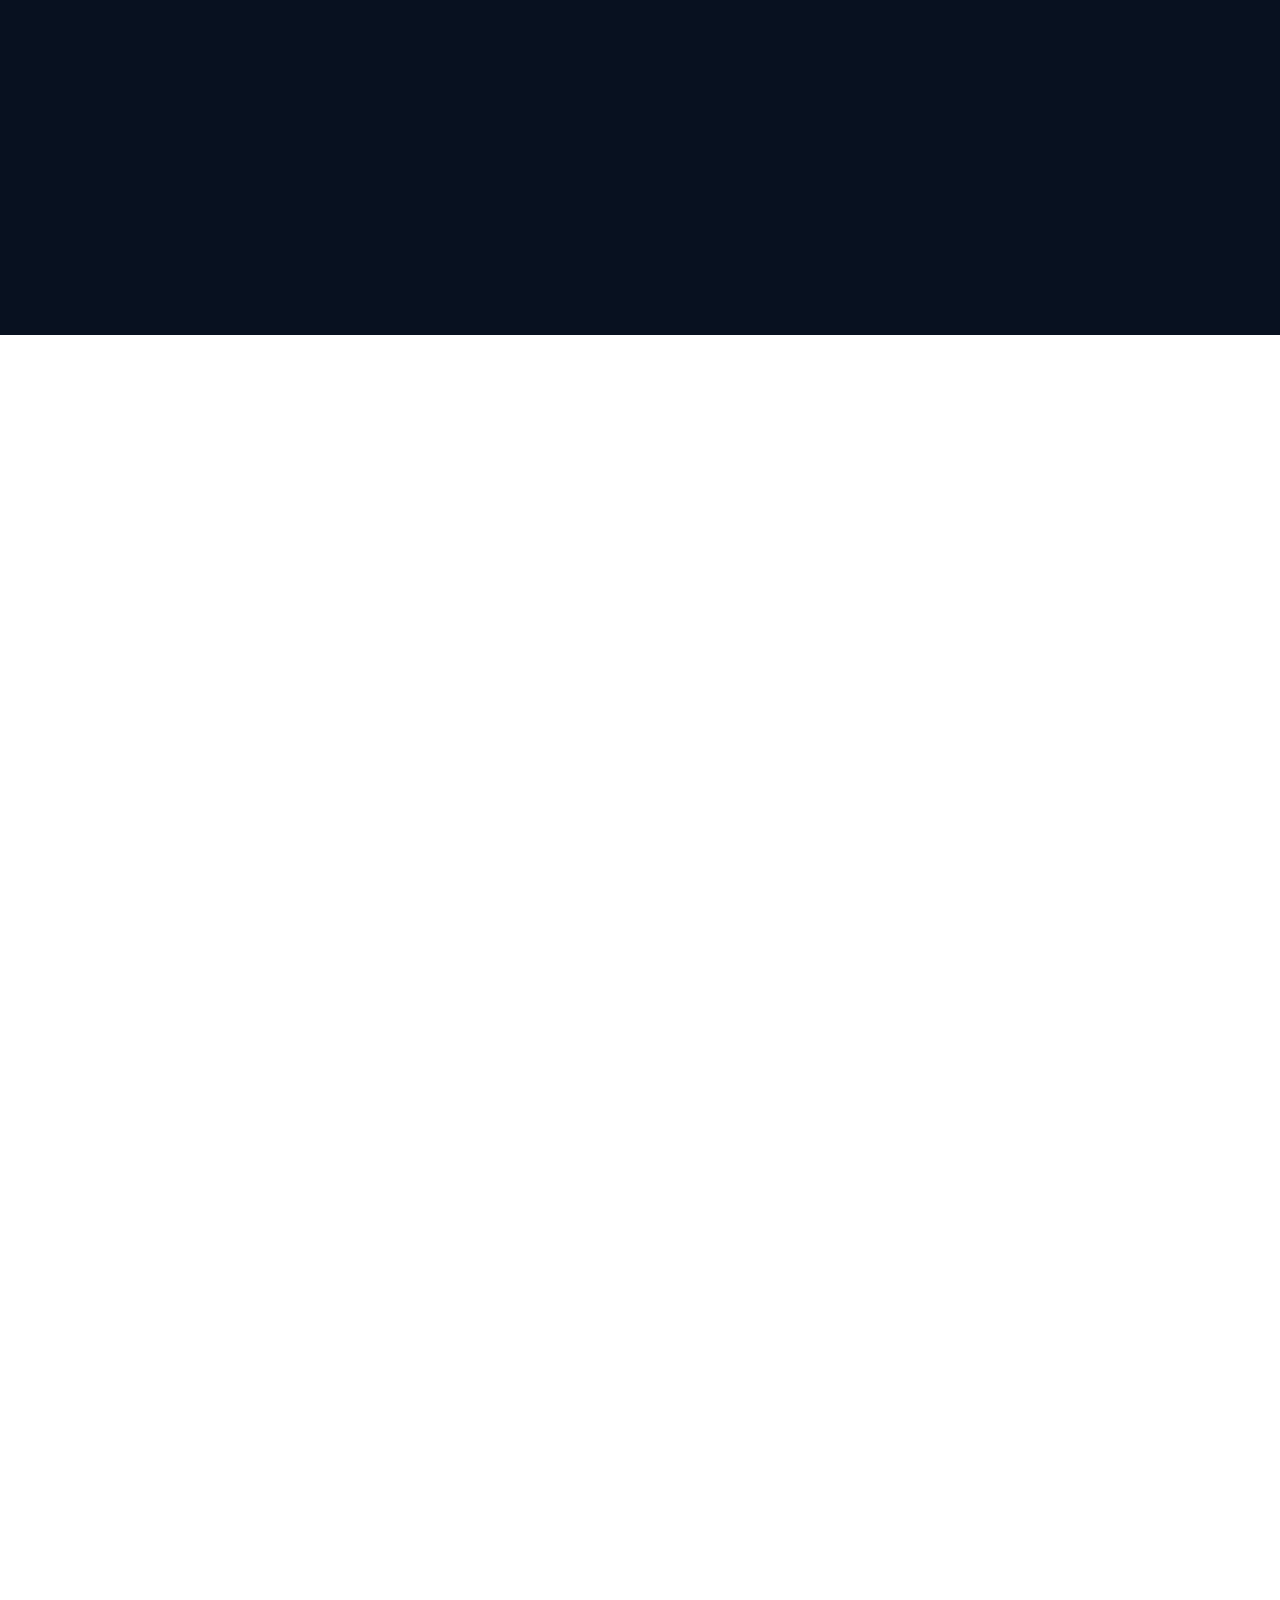
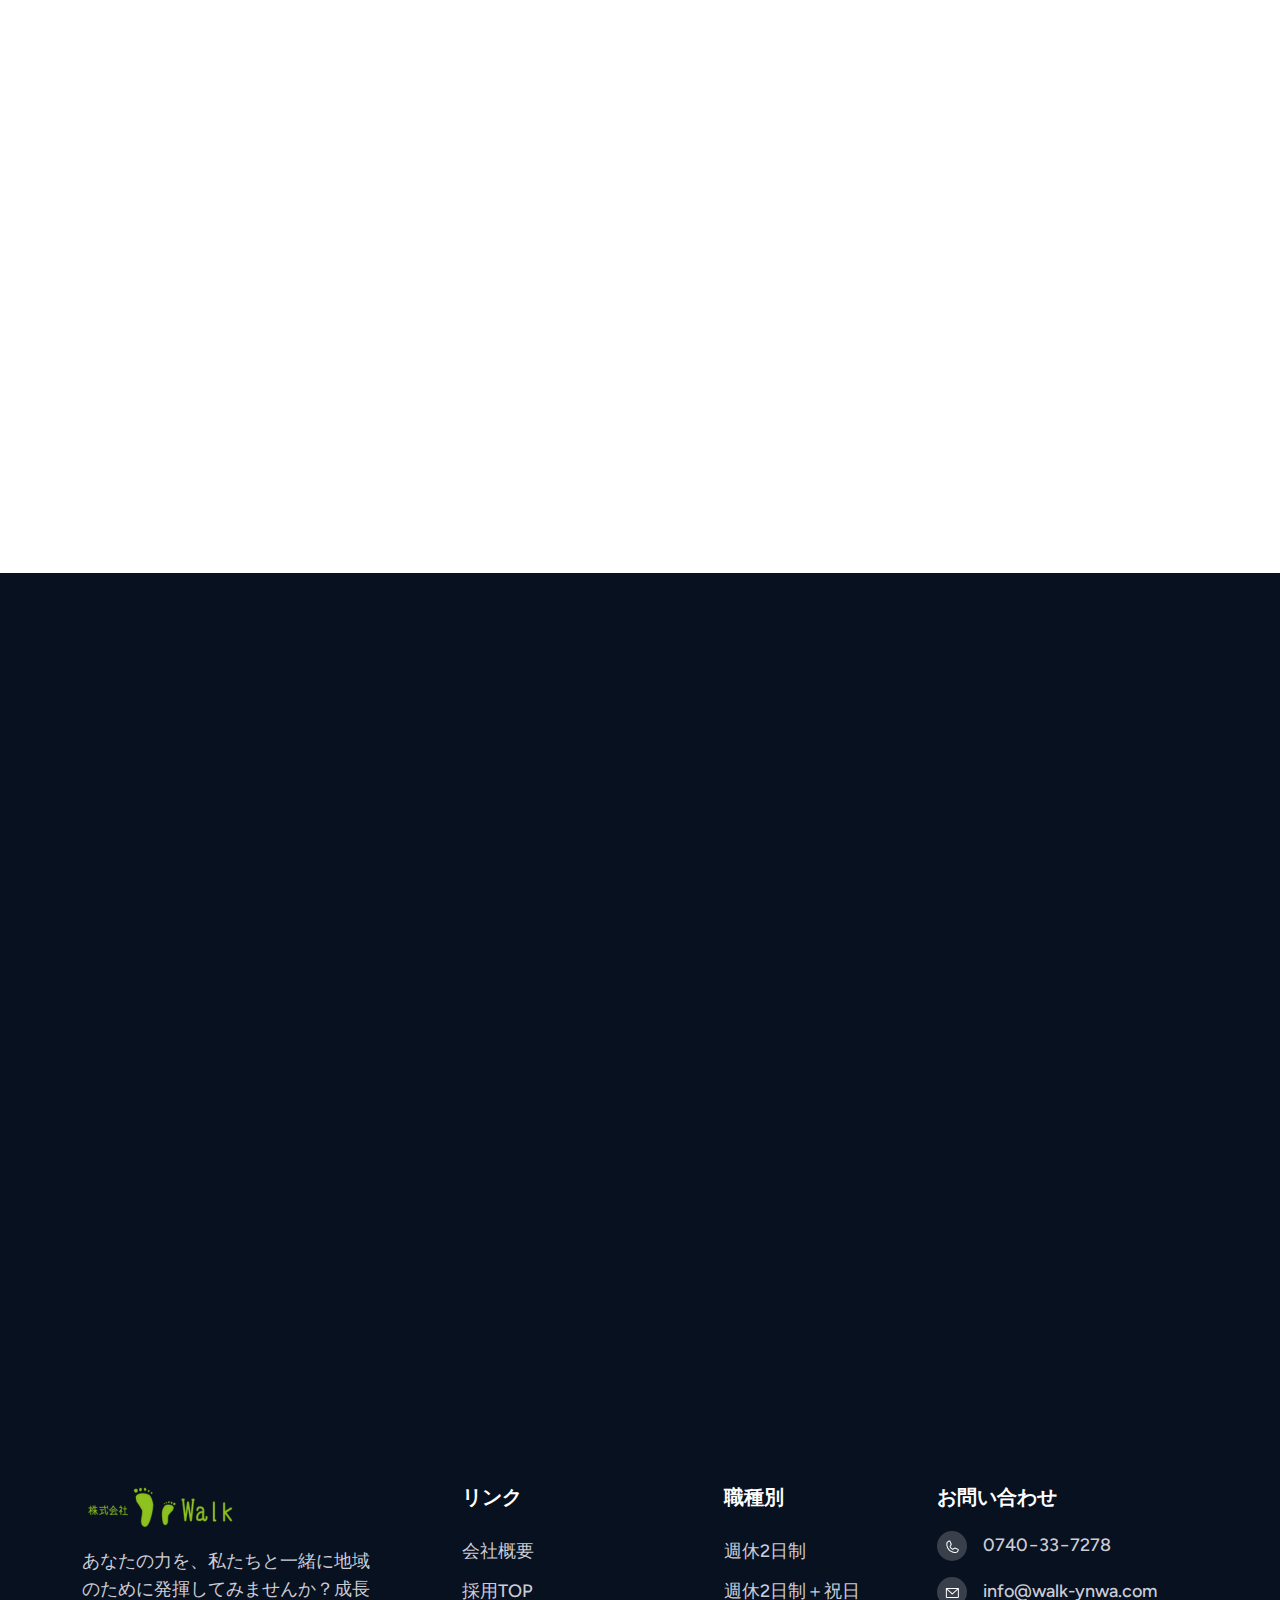
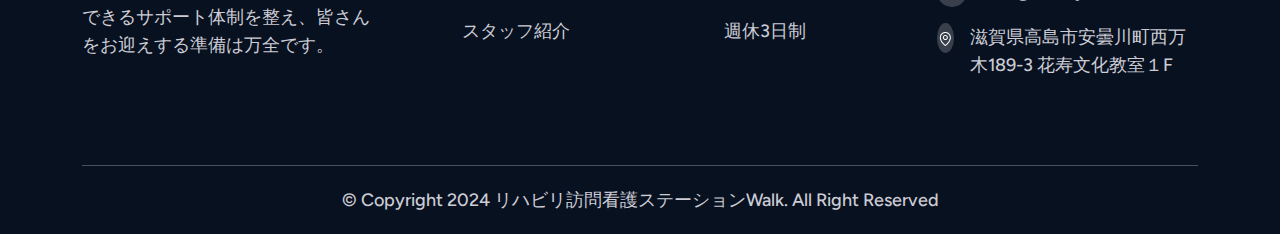
==== commit 793b49cb: "Add files via upload" ====
--- a/index.html
+++ b/index.html
@@ -143,8 +143,10 @@
                     <li><a href="about.html">週休2日制（年間休日115日）</a></li>
                     <li><a href="about1.html">週休2日制＋祝日（年間休日131日）</a></li>
                     <li><a href="about2.html">週休3日制（年間休日167日）</a></li>
+                    <li><a href="job-details.html">募集要項</a></li>
                   </ul>
                 </li>
+                <li><a href="service-details.html">業務内容</a></li>
                 <li><a href="team.html">スタッフ紹介</a></li>
       
 
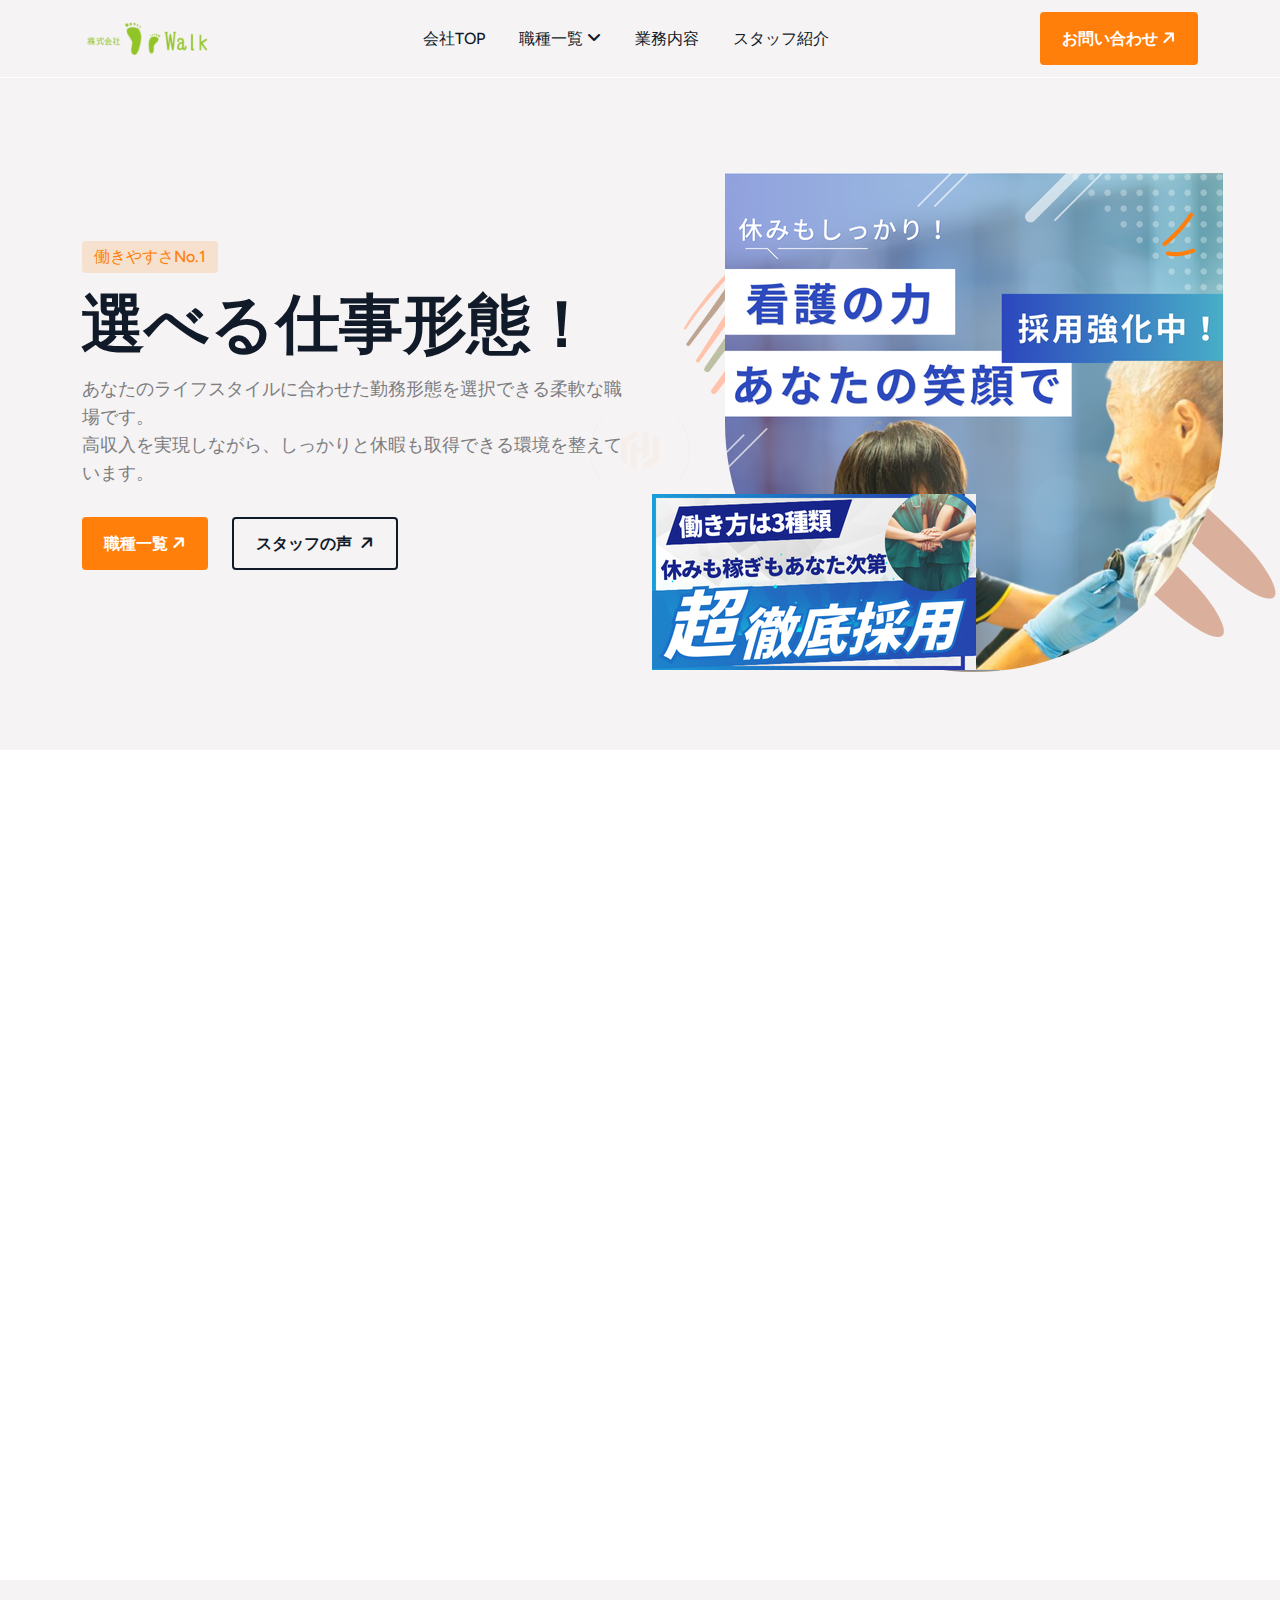
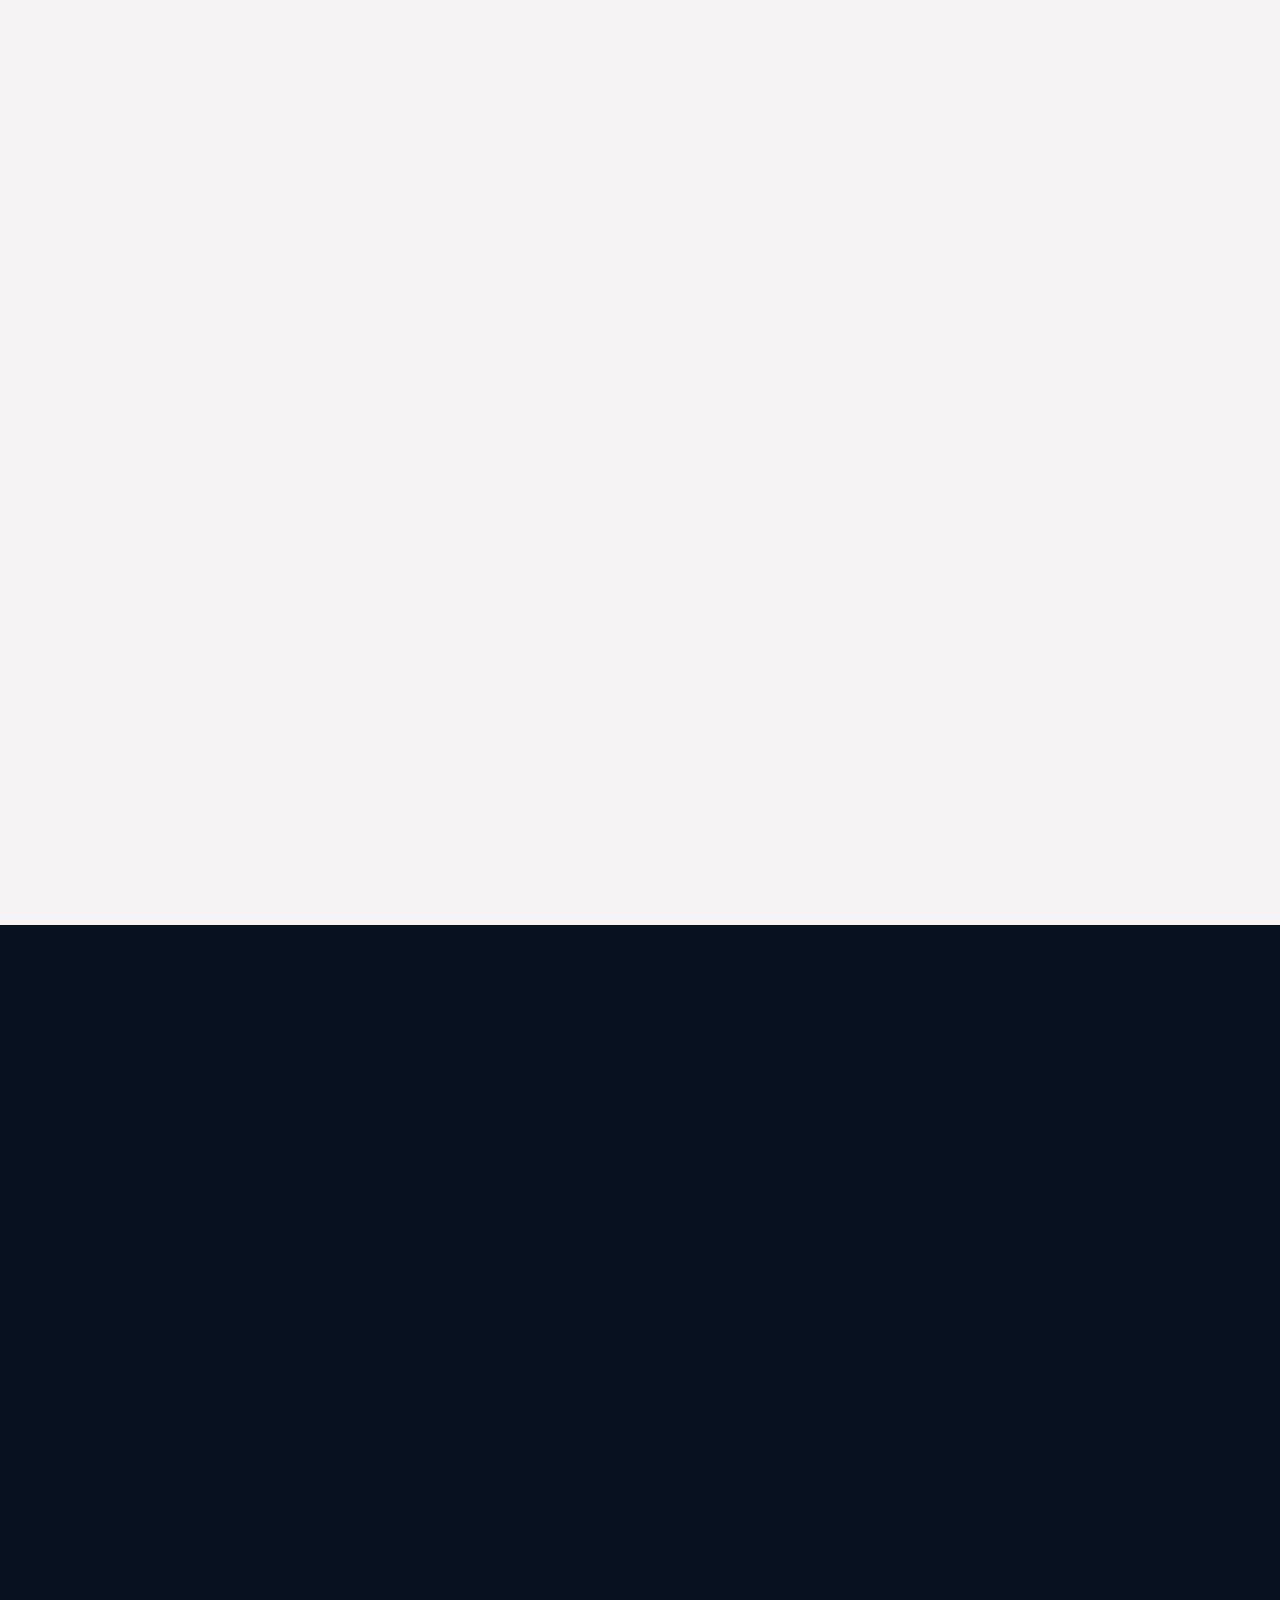
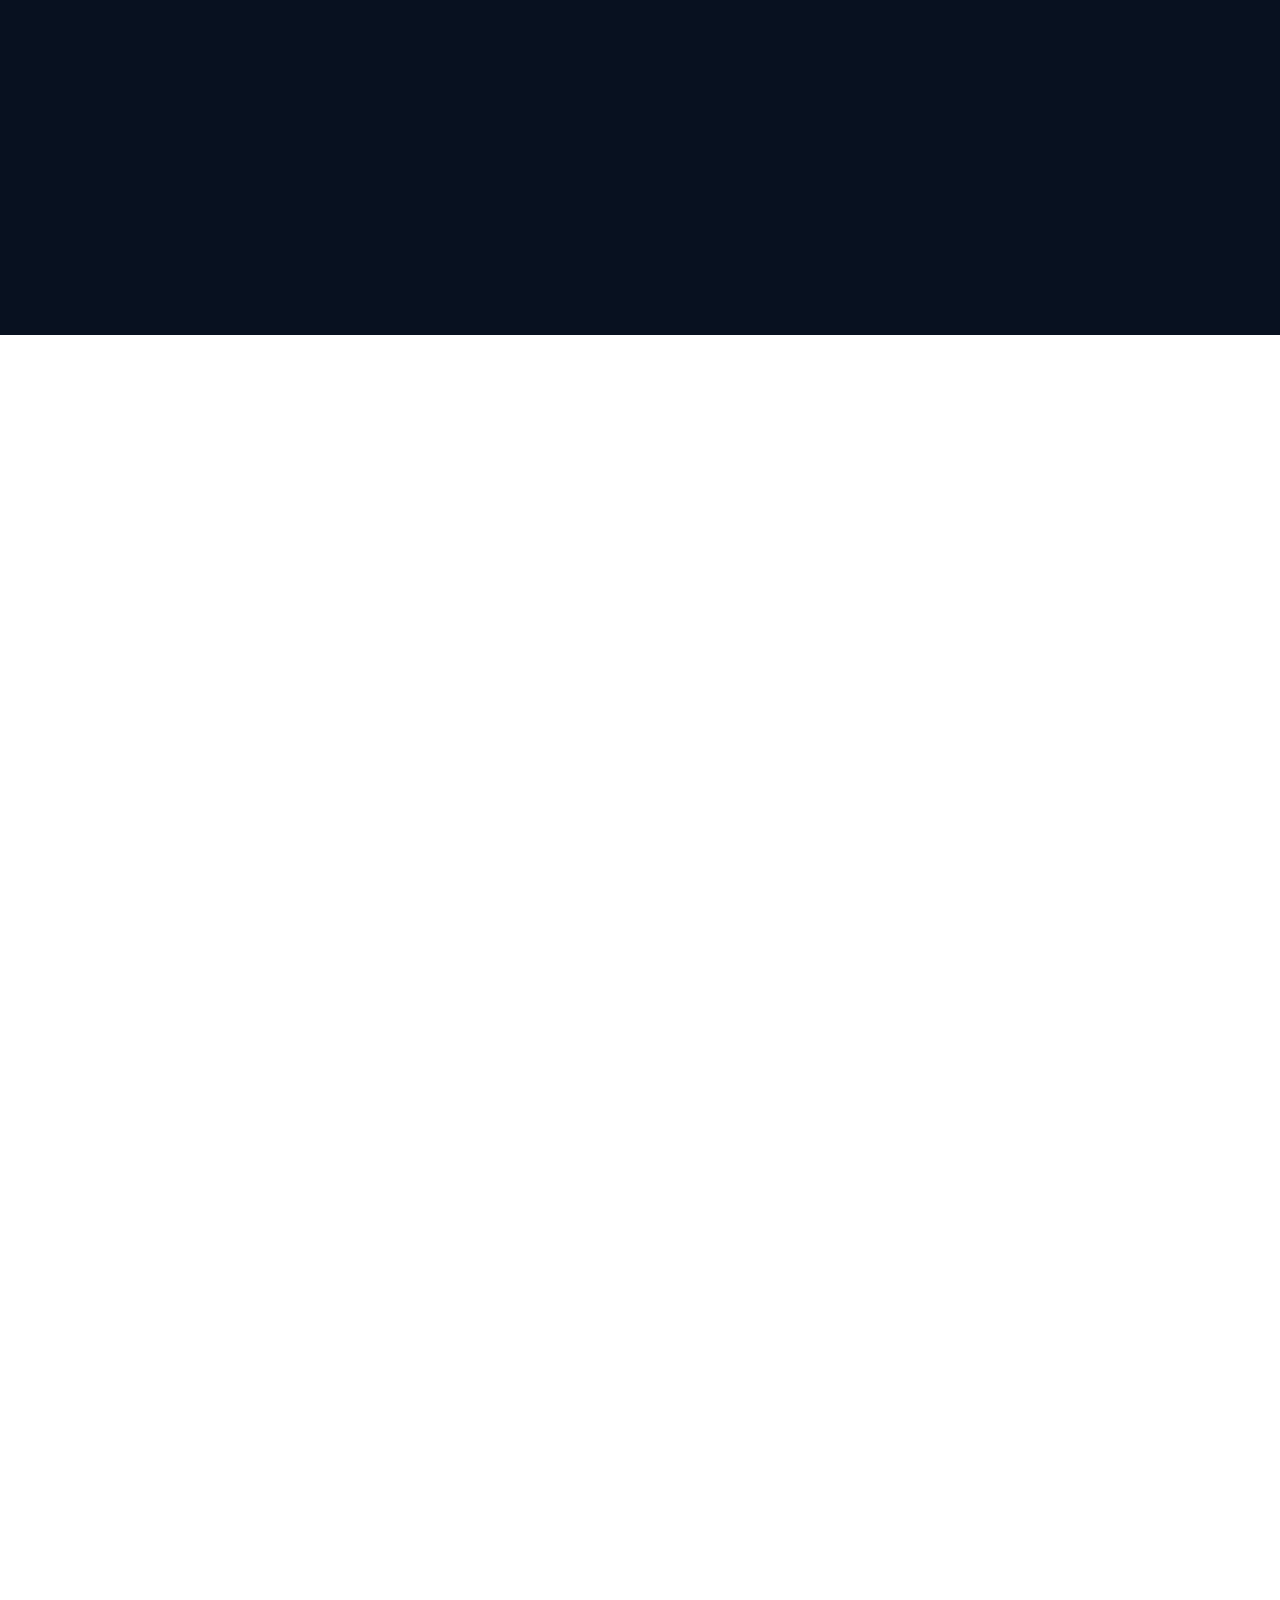
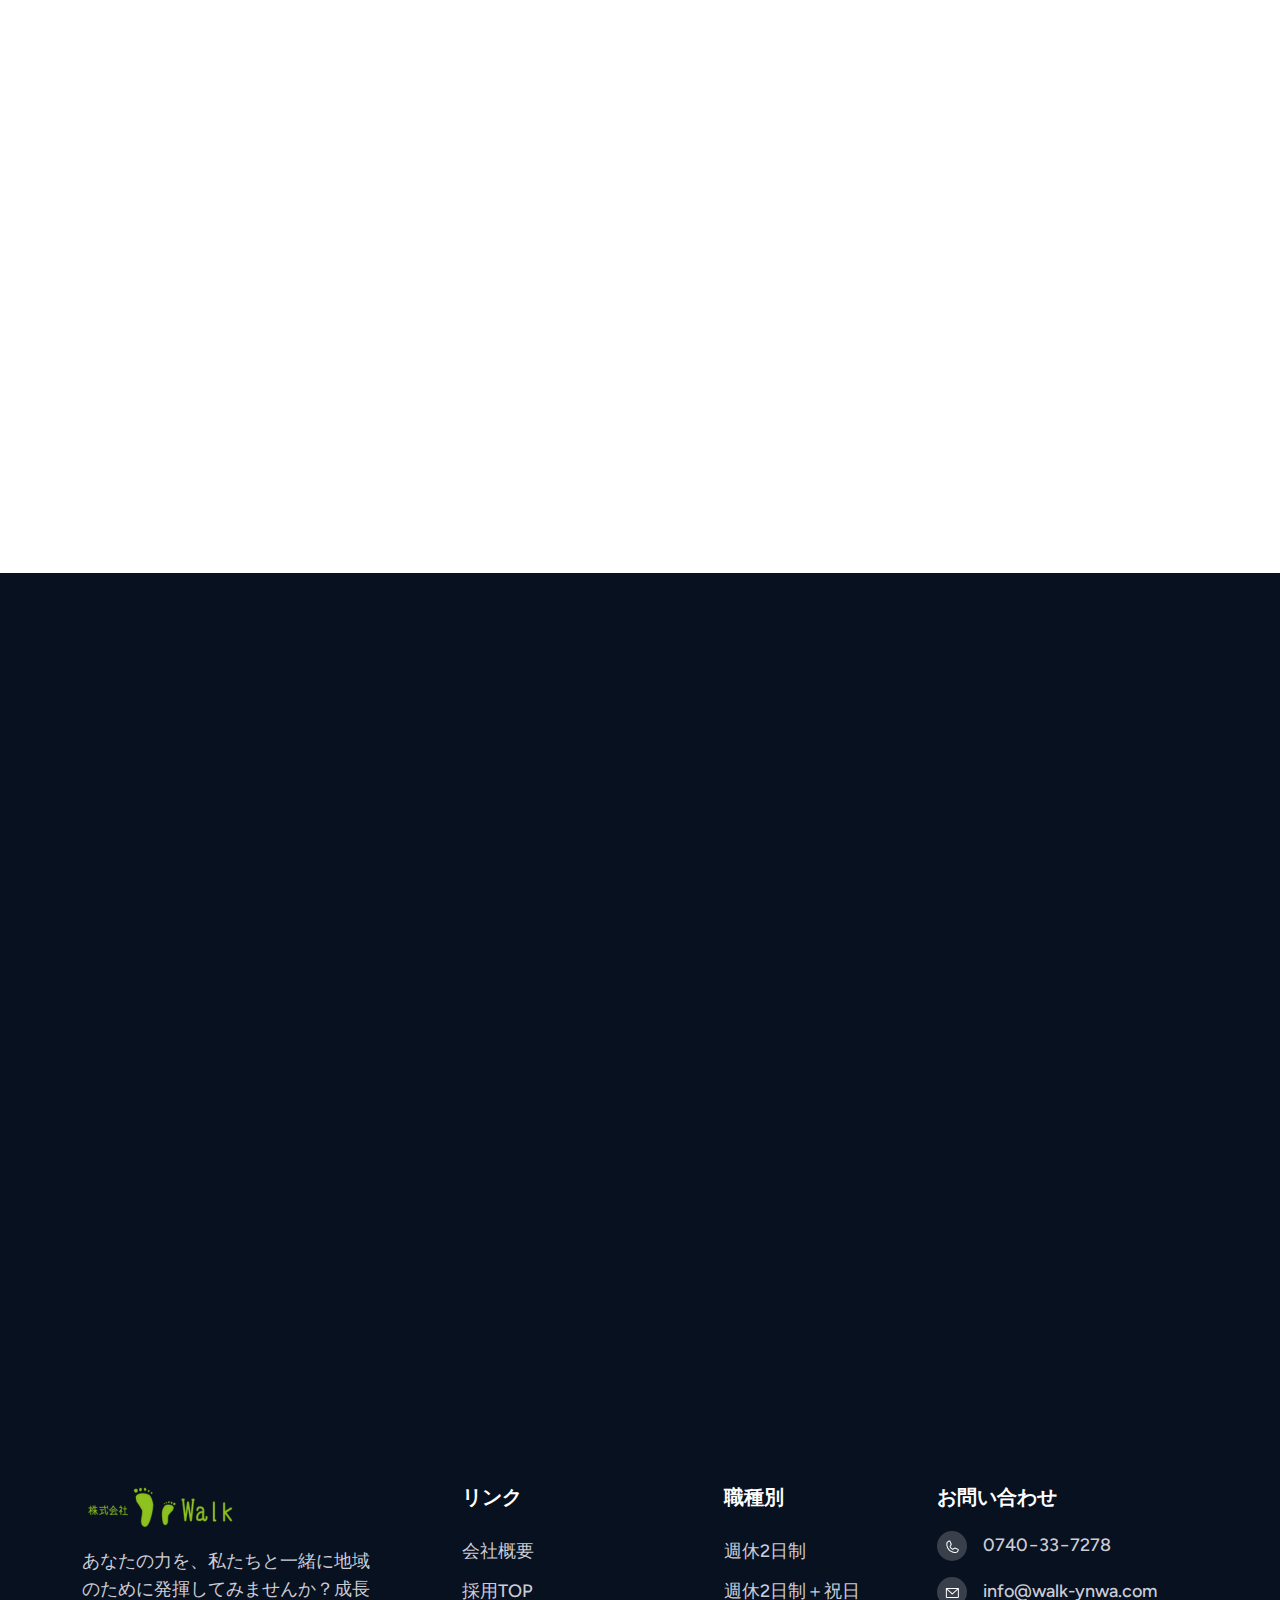
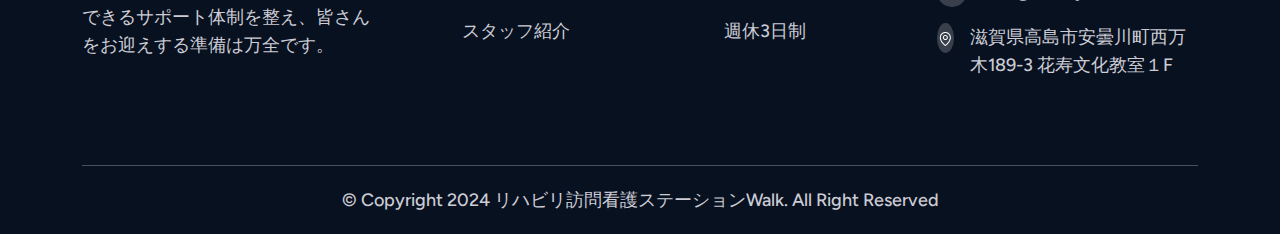
==== commit 0f9b57ee: "Add files via upload" ====
--- a/index.html
+++ b/index.html
@@ -858,9 +858,9 @@
                                       <h3>リンク</h3>
         
                                       <ul class="menu-list">
-                                           <li><a href="#">会社概要</a></li>
-                                           <li><a href="#">採用TOP</a></li>
-                                           <li><a href="#">スタッフ紹介 </a></li>
+                                           <li><a href="https://walk-ynwa.com/">会社概要</a></li>
+                                           <li><a href="index.html">採用TOP</a></li>
+                                           <li><a href="team.html">スタッフ紹介 </a></li>
                                       </ul>
                                  </div>
                             </div>
@@ -870,9 +870,9 @@
                                       <h3>職種別</h3>
         
                                       <ul class="menu-list">
-                                           <li><a href="index.html">週休2日制 </a></li>
-                                           <li><a href="about.html">週休2日制＋祝日</a></li>
-                                           <li><a href="service.html">週休3日制</a></li>
+                                           <li><a href="about.html">週休2日制 </a></li>
+                                           <li><a href="about1.html">週休2日制＋祝日</a></li>
+                                           <li><a href="about2.html">週休3日制</a></li>
                                       </ul>
                                  </div>
                             </div>
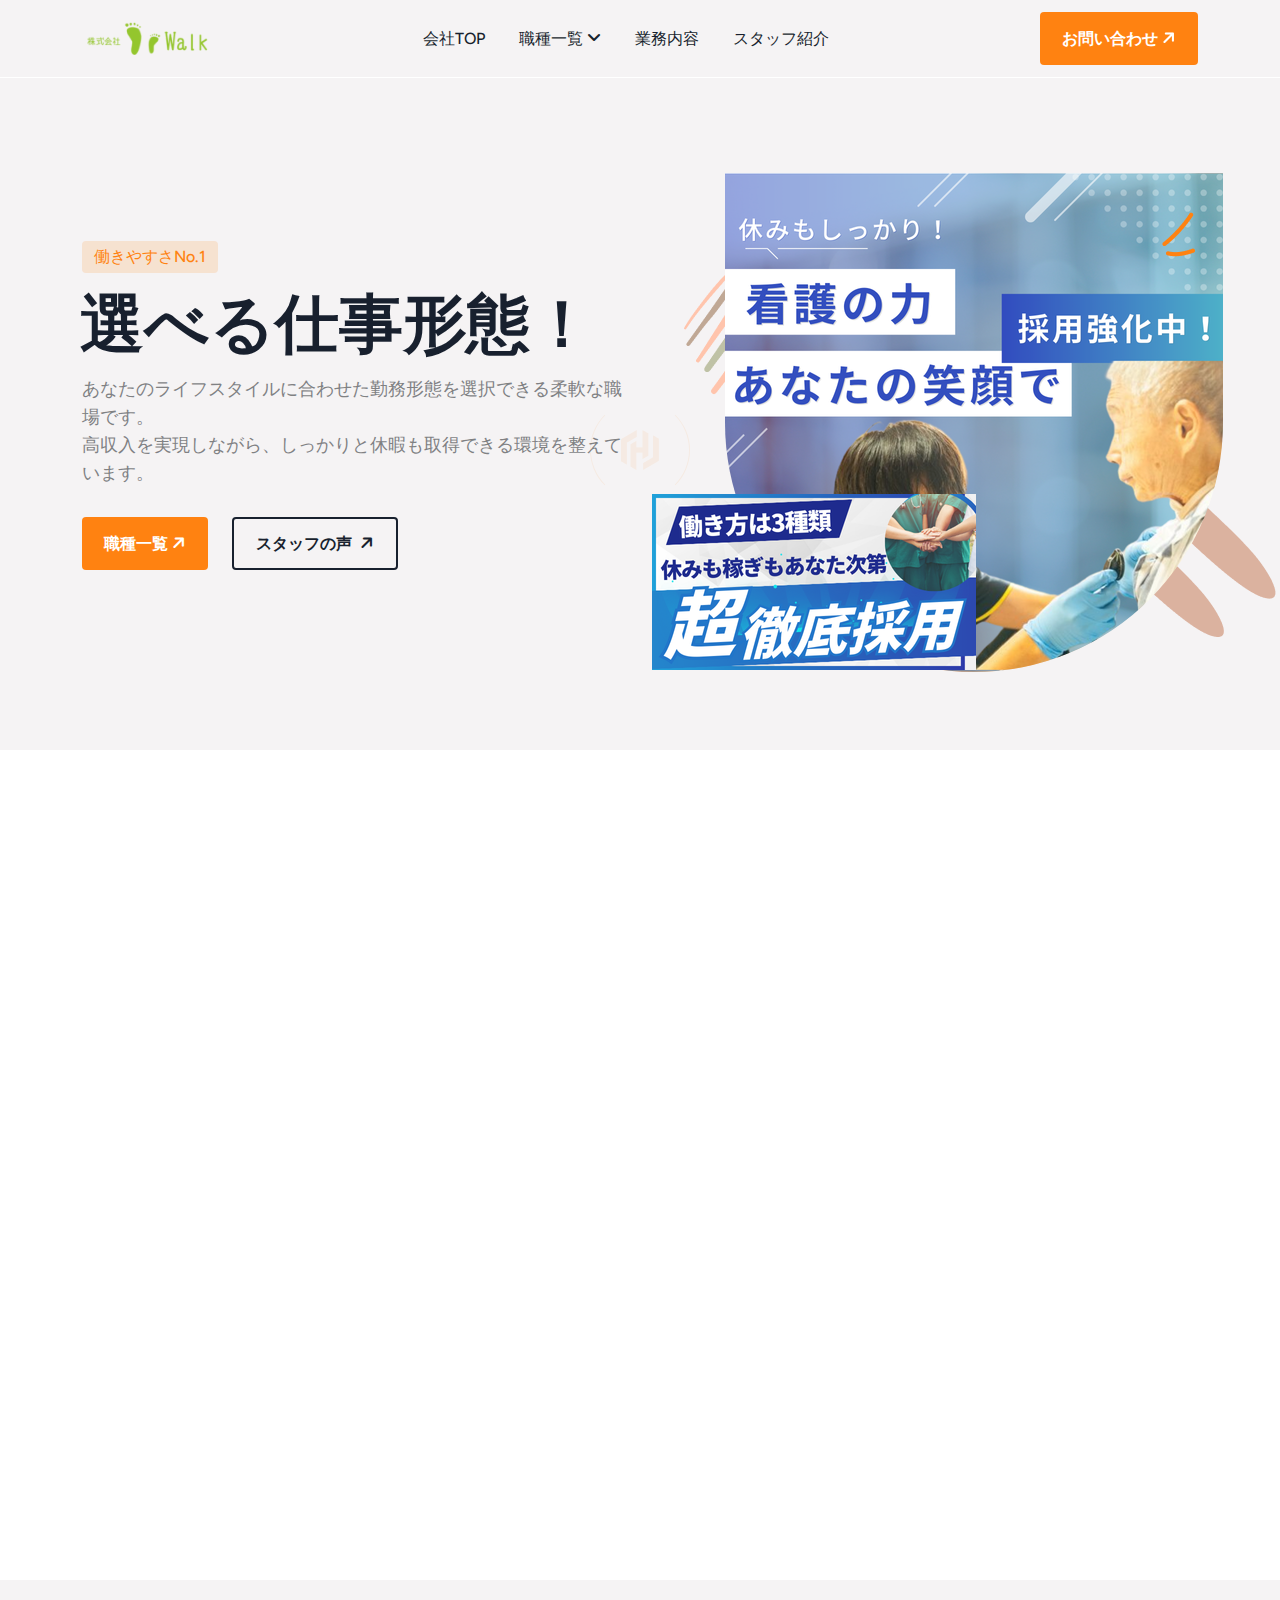
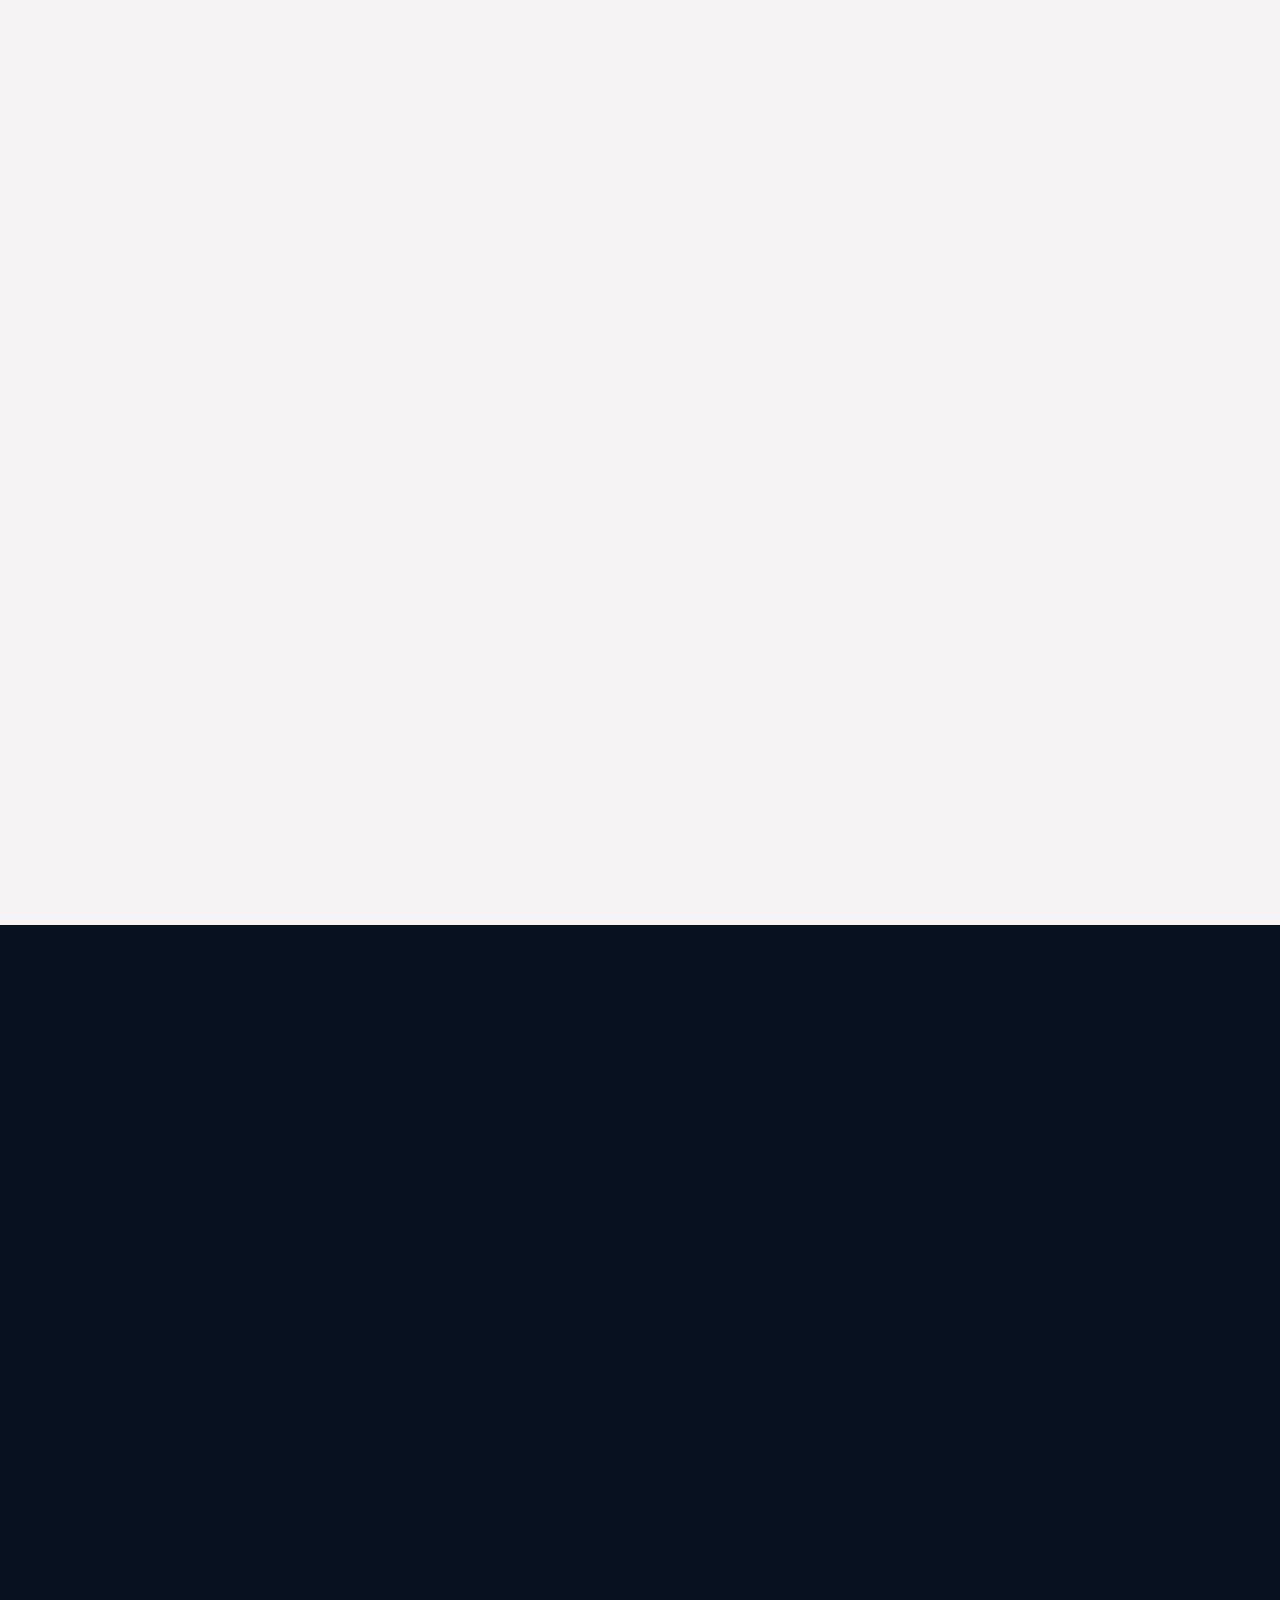
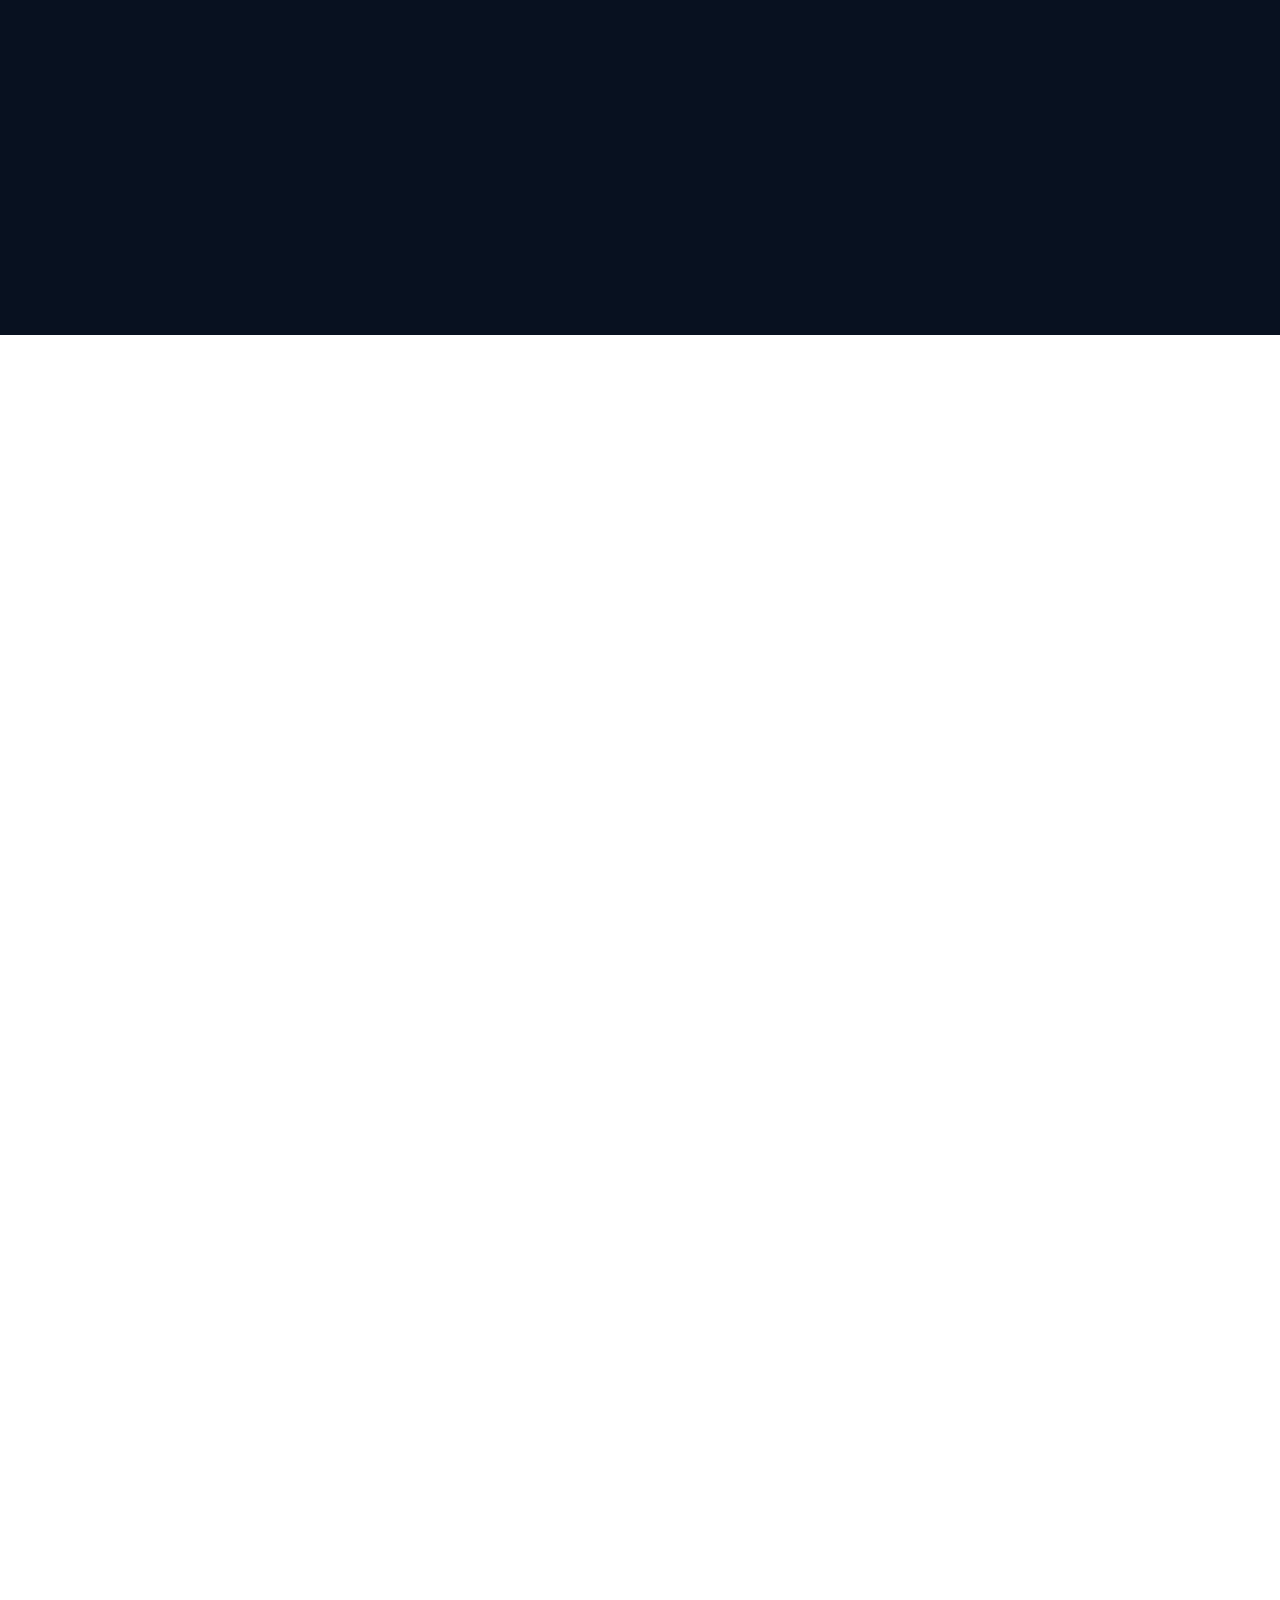
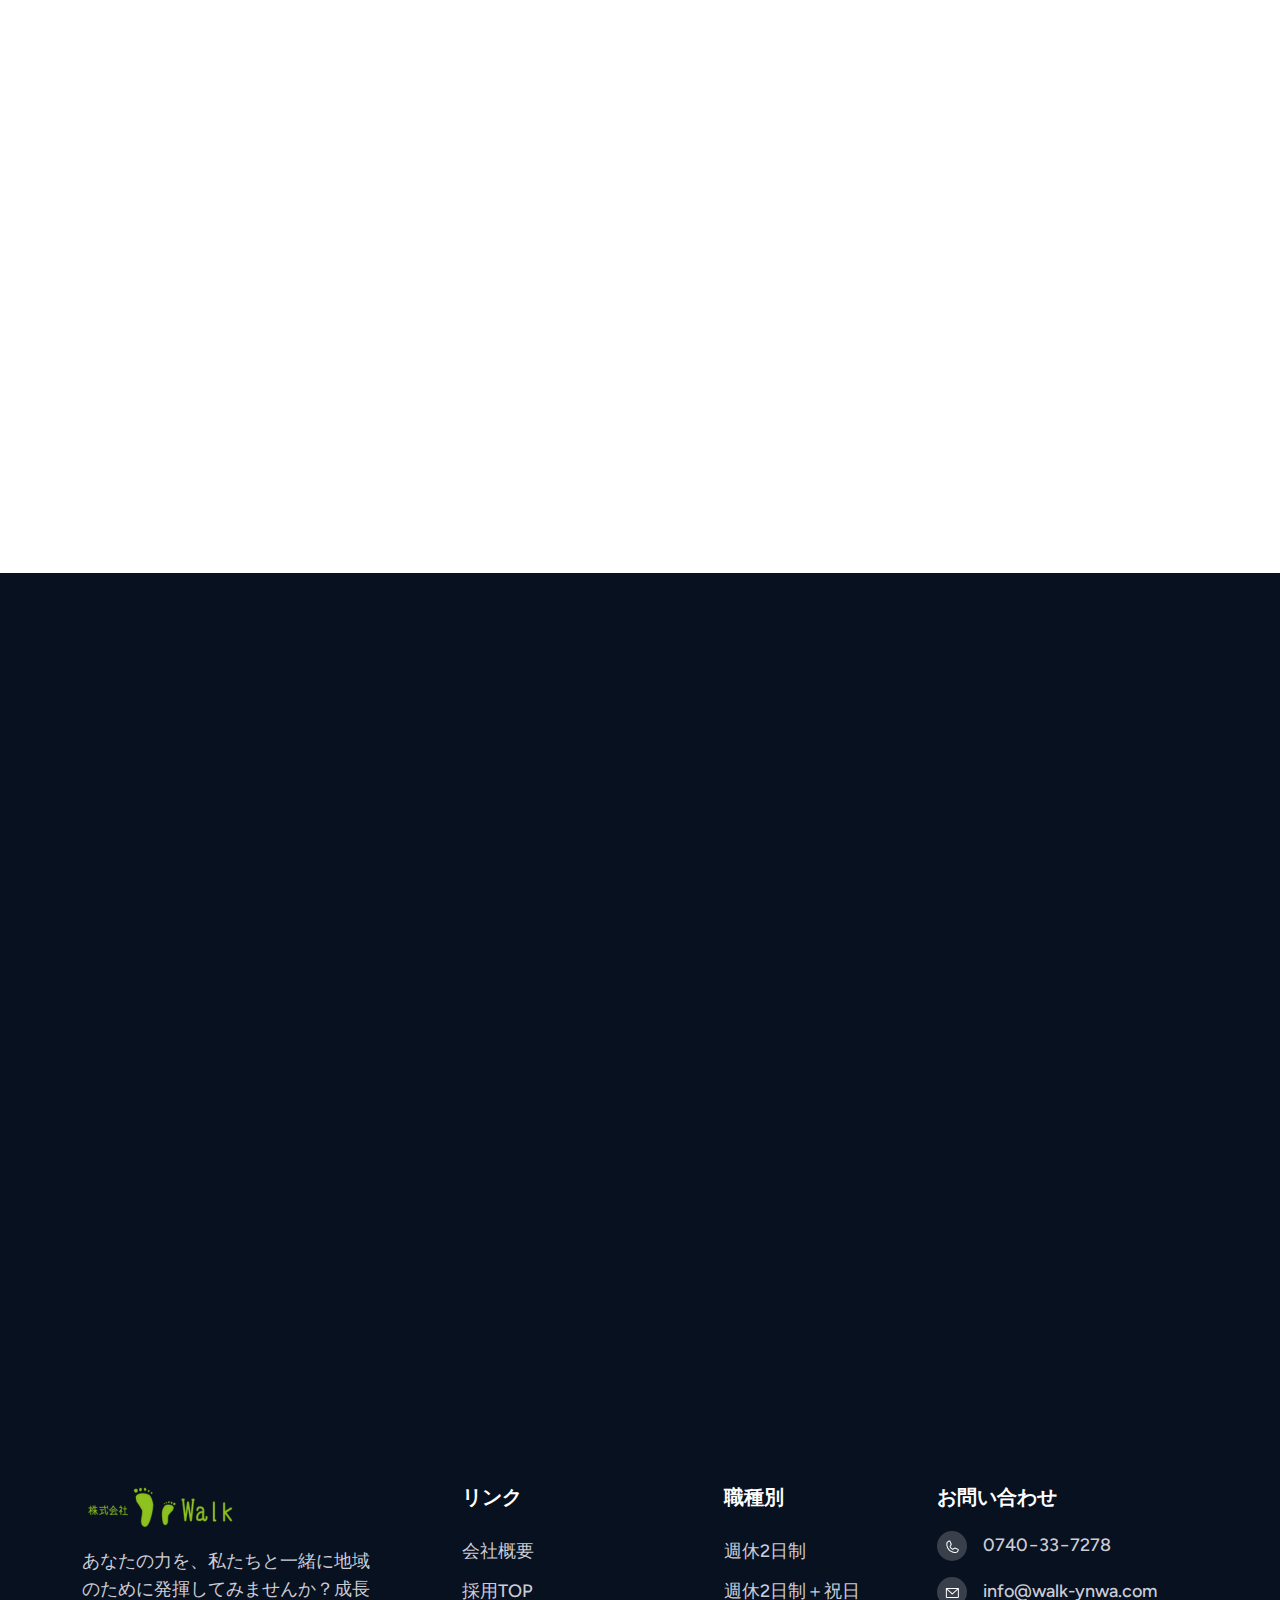
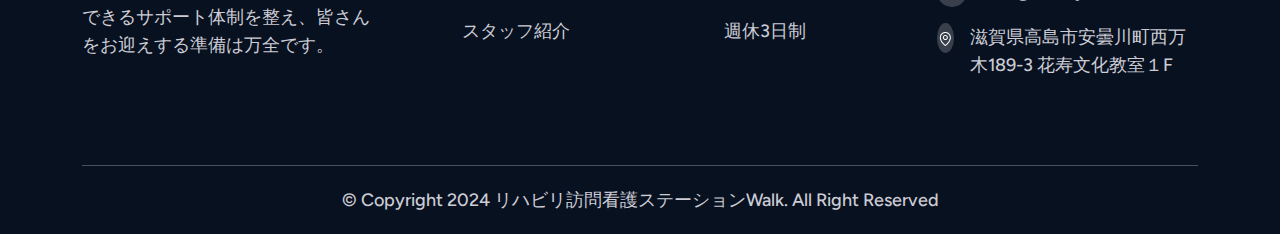
==== commit a251d509: "Add files via upload" ====
--- a/index.html
+++ b/index.html
@@ -518,10 +518,10 @@
                                           <div class="project-two__box-content-inner">
                                               <div class="project-two__box-content-inner-wrapper">
                                                   <p>Staffing Service </p>
-                                                  <h4><a href="https://walk-ynwa.com/service/">地域密着型の訪問看護・リハビリサービス</a></h4>
+                                                  <h4><a href="https://walk-ynwa.com/service/">地域密着型の訪問看護リハビリ</a></h4>
                                               </div>
                                               <div class="icon">
-                                                <a href="project-details.html"><i class="fa-solid fa-arrow-right"></i></a>
+                                                <a href="https://walk-ynwa.com/service/"><i class="fa-solid fa-arrow-right"></i></a>
                                               </div>
                                           </div>
                                       </div>
@@ -542,7 +542,7 @@
                                                 <h4><a href="team.html">スタッフ育成とサポート体制の強化</a></h4>
                                             </div>
                                             <div class="icon">
-                                              <a href="project-details.html"><i class="fa-solid fa-arrow-right"></i></a>
+                                              <a href="team.html"><i class="fa-solid fa-arrow-right"></i></a>
                                             </div>
                                         </div>
                                       </div>
@@ -563,7 +563,7 @@
                                                 <h4><a href="about.html">多様な働き方とワークライフバランスの推進</a></h4>
                                             </div>
                                             <div class="icon">
-                                              <a href="project-details.html"><i class="fa-solid fa-arrow-right"></i></a>
+                                              <a href="about.html"><i class="fa-solid fa-arrow-right"></i></a>
                                             </div>
                                         </div>
                                       </div>
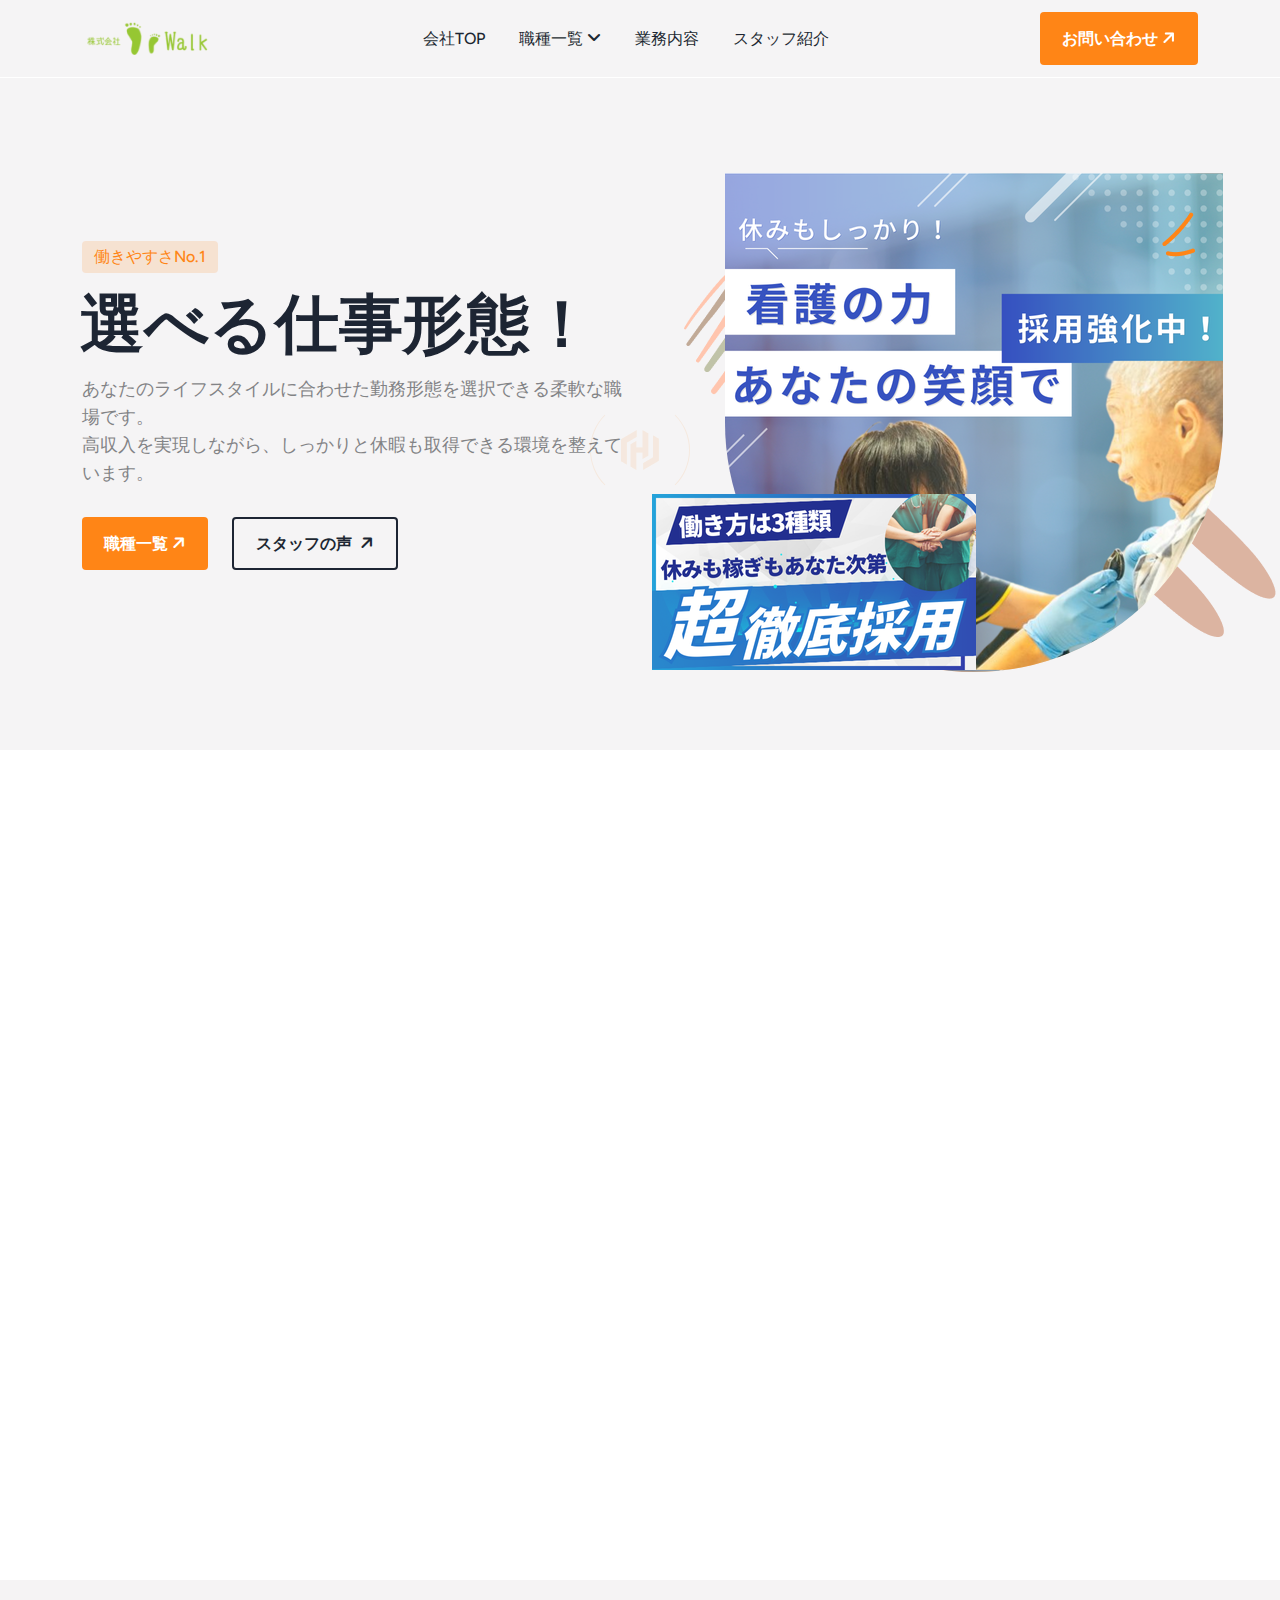
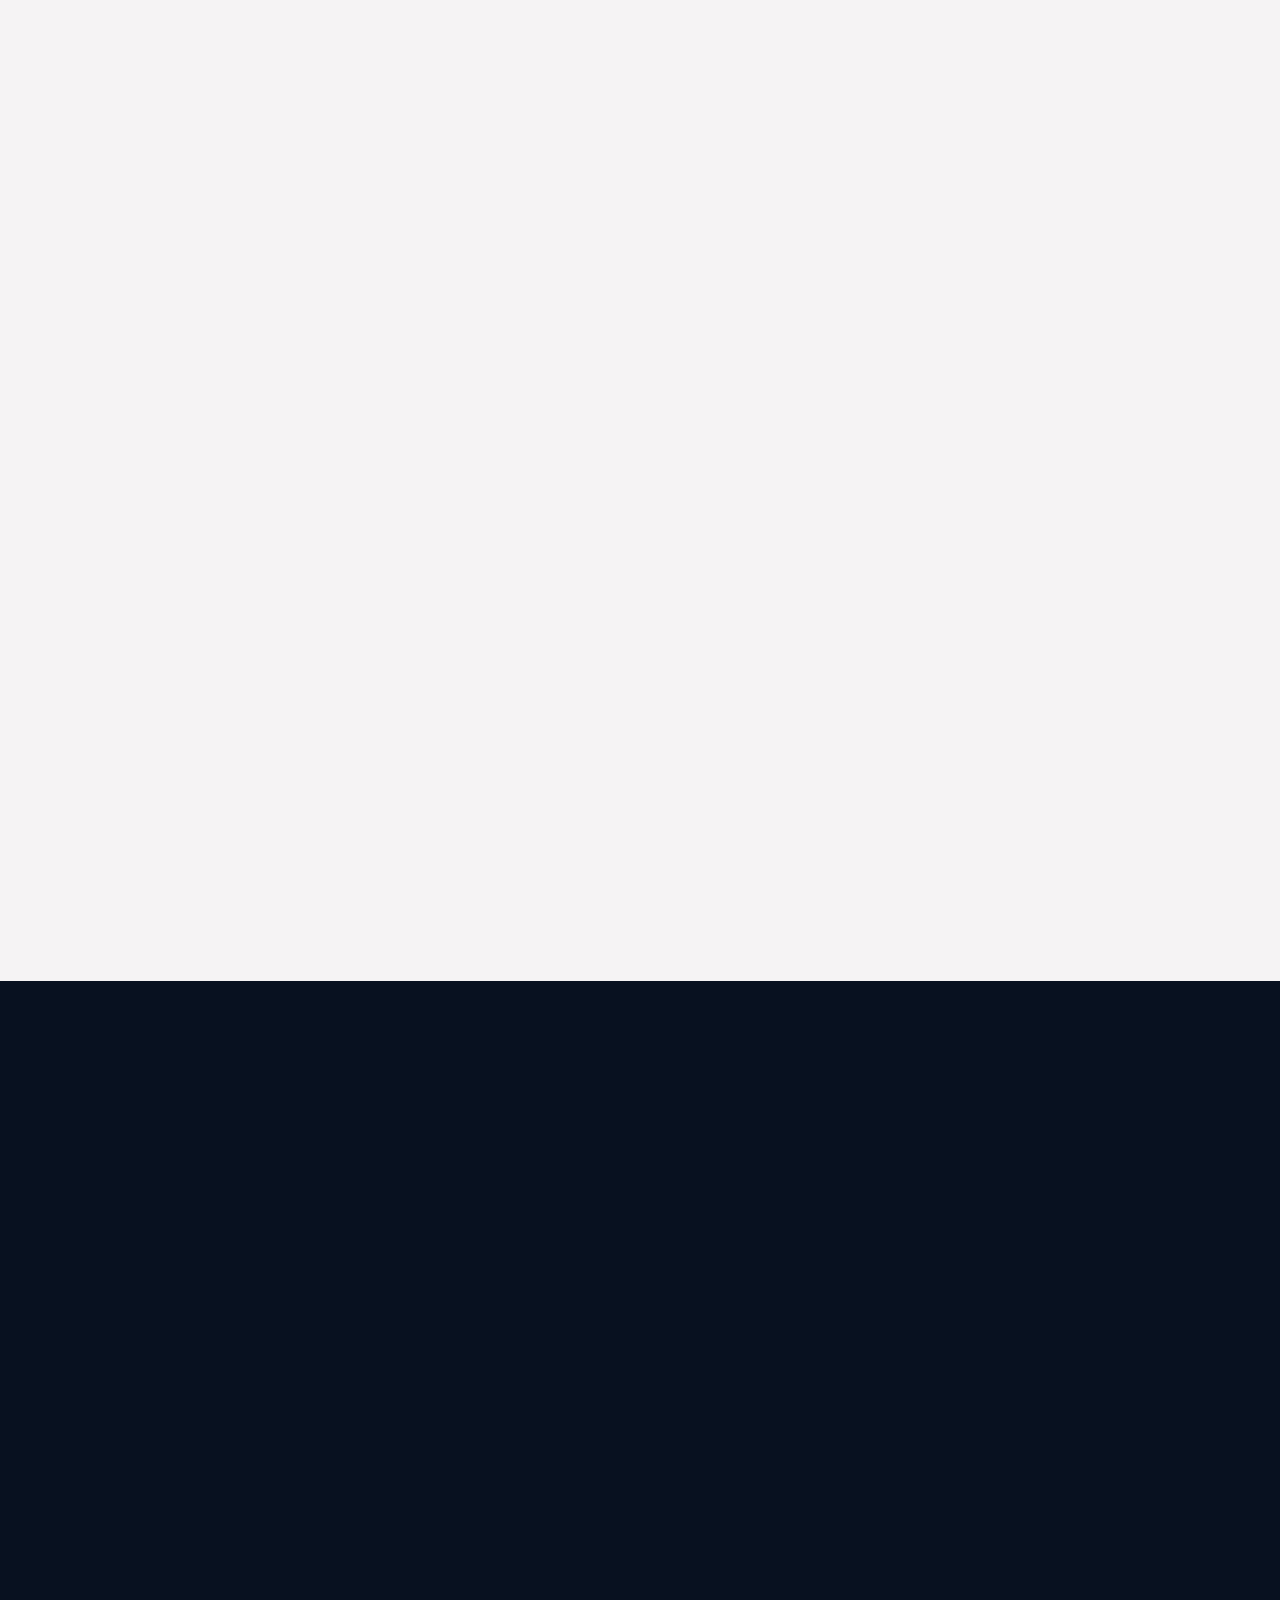
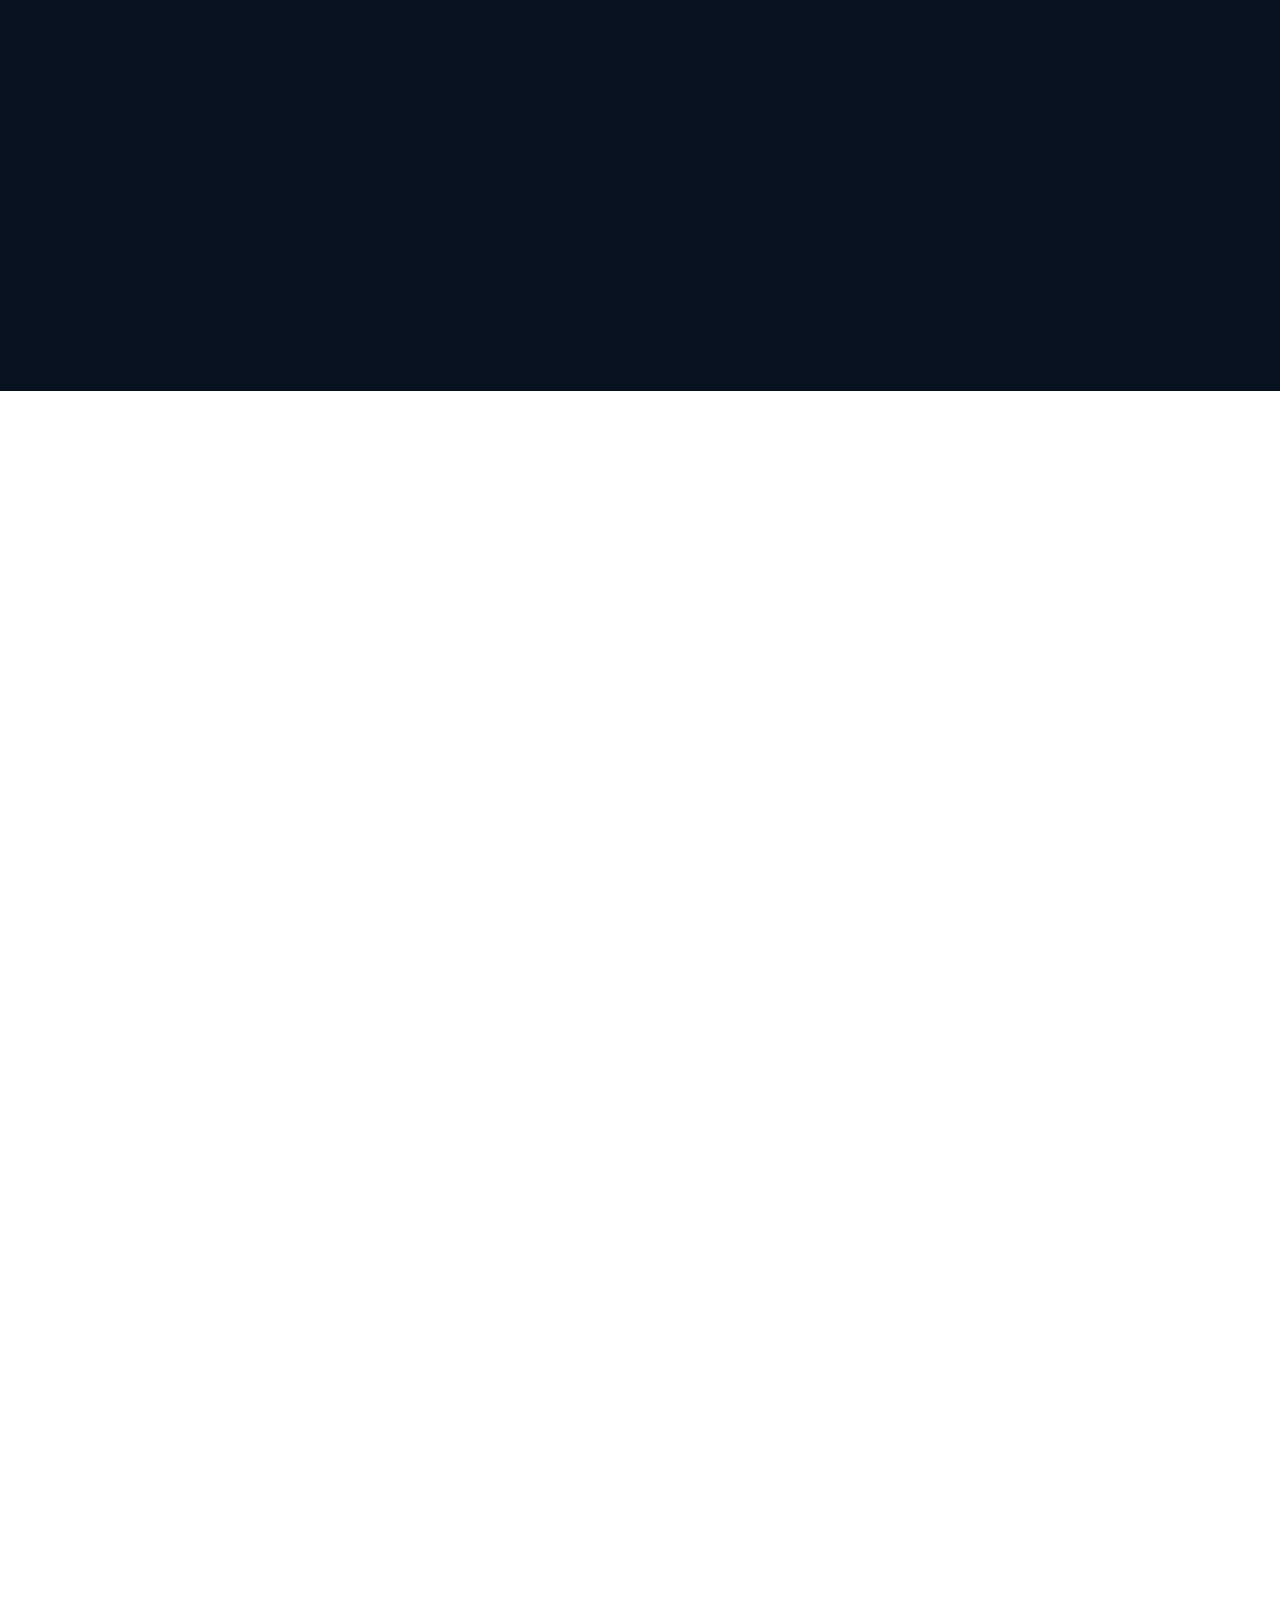
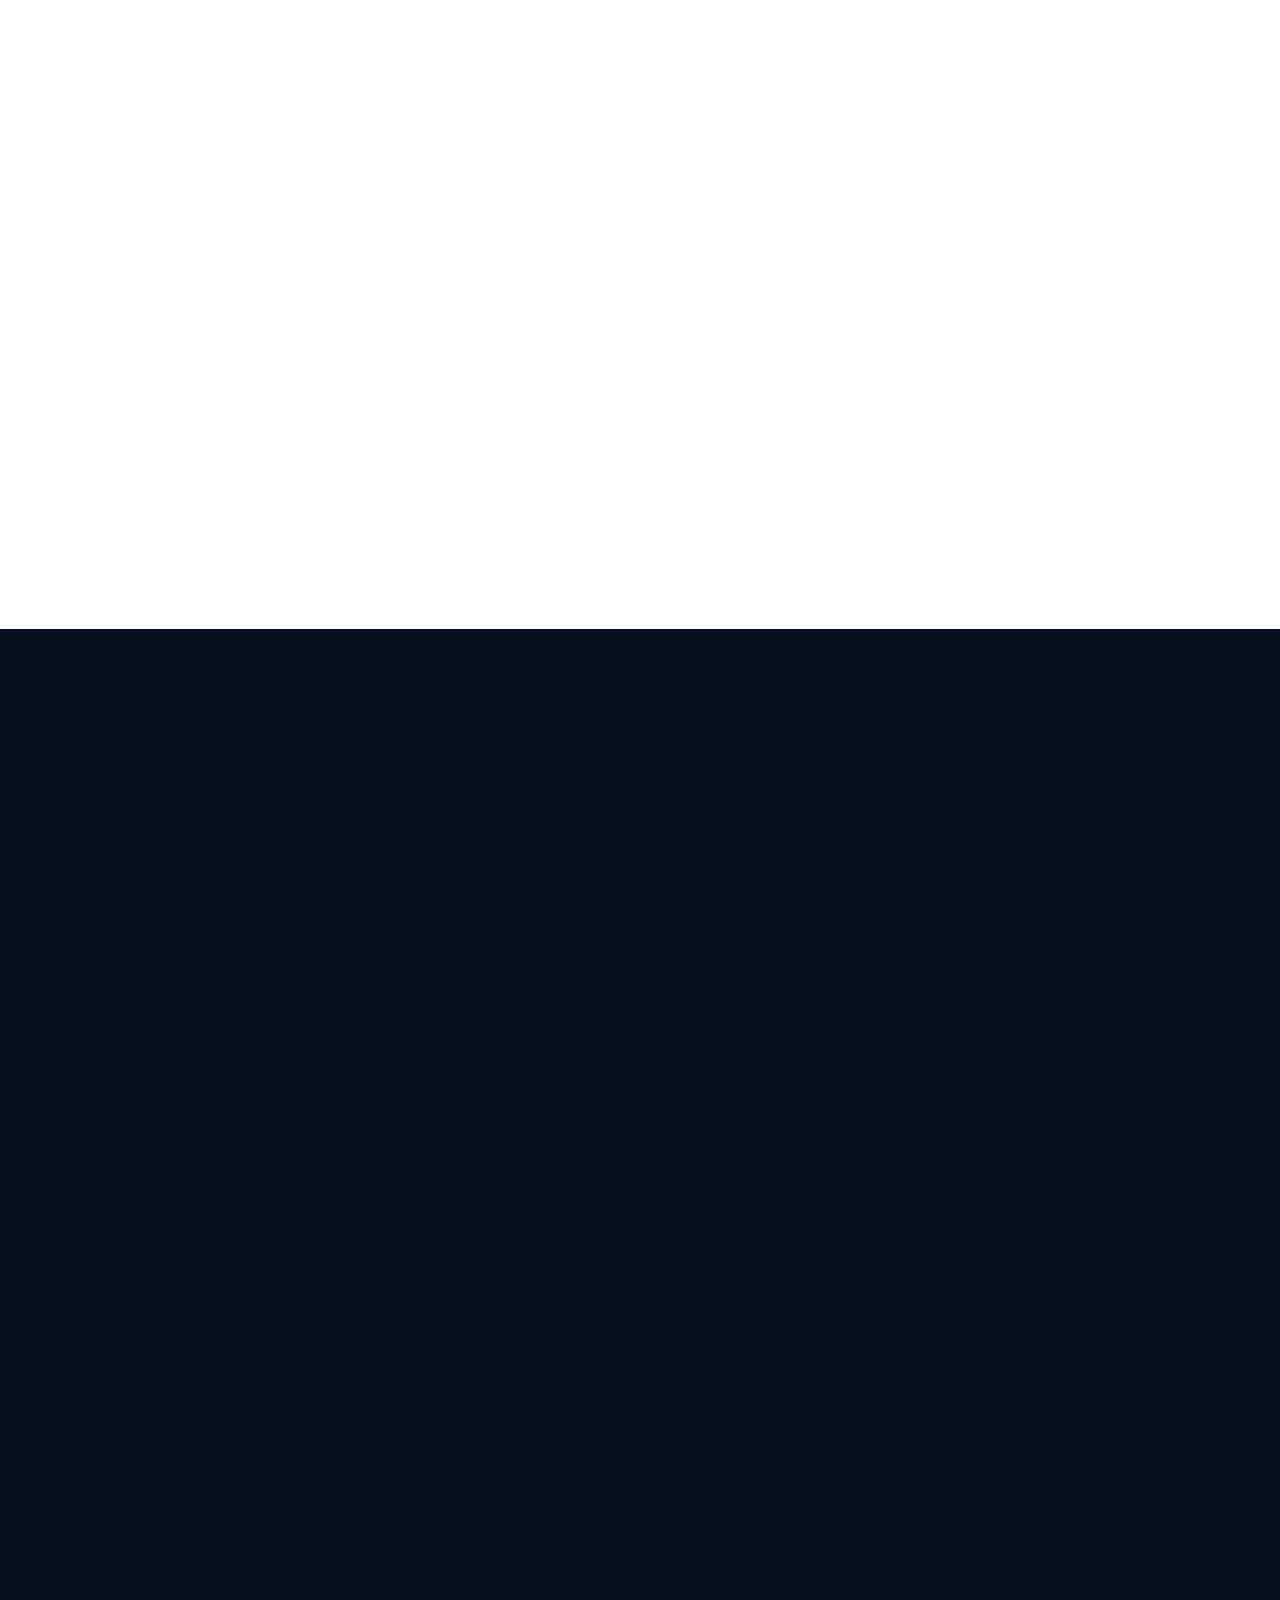
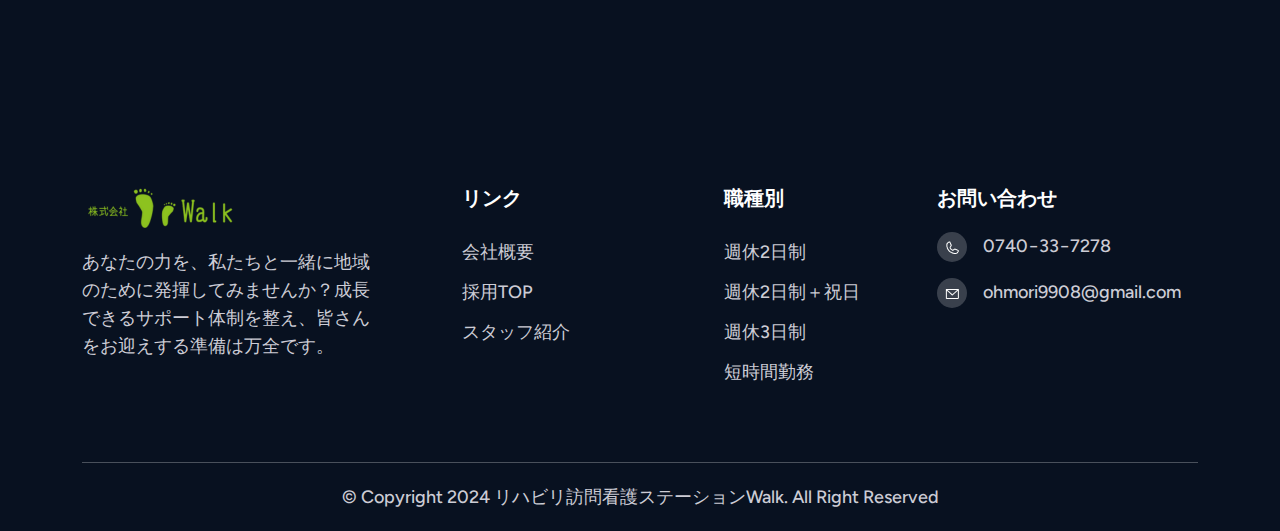
==== commit 7cca51bd: "Add files via upload" ====
--- a/index.html
+++ b/index.html
@@ -86,6 +86,7 @@
                         <li><a href="about.html">週休2日制</a></li>
                         <li><a href="about1.html">週休2日制＋祝日</a></li>
                         <li><a href="about2.html">週休3日制</a></li>
+                        <li><a href="about3.html">短時間勤務</a></li>                        
                         <li><a href="job-details.html">募集要項</a></li>
                     </ul>
                   </li>
@@ -143,6 +144,7 @@
                     <li><a href="about.html">週休2日制（年間休日115日）</a></li>
                     <li><a href="about1.html">週休2日制＋祝日（年間休日131日）</a></li>
                     <li><a href="about2.html">週休3日制（年間休日167日）</a></li>
+                    <li><a href="about3.html">短時間勤務</a></li>                        
                     <li><a href="job-details.html">募集要項</a></li>
                   </ul>
                 </li>
@@ -173,7 +175,7 @@
                     <img src="assets/img/icons/footer-icon2.png" alt="">
                   </div>
                   <div class="pera">
-                    <a href="mailto:info@walk-ynwa.com">info@walk-ynwa.com</a>
+                    <a href="mailto:ohmori9908@gmail.com">ohmori9908@gmail.com</a>
                   </div>
                 </div>
 
@@ -292,10 +294,14 @@
               </div>
               <div class="col-lg-5">
                 <div class="heading1 choose1-heading">
-                  <span class="span" data-aos="fade-left" data-aos-duration="700">ココが凄い！</span>
-                  <h2 class="text-anime-style-3">看護の力で<br>地域に笑顔を！</h2>
+                  <span class="span" data-aos="fade-left" data-aos-duration="700">有休消化率１００％（R５年度）</span>
+                  <h2 class="text-anime-style-3">訪問未経験でも安心！</h2>
                   <div class="space16"></div>
-                  <p data-aos="fade-left" data-aos-duration="900">当ステーションでは、「You’ll never WALK alone（ひとりじゃない）」をスローガンに、障害や病気を持つ方々が住み慣れた自宅で安心して過ごせるよう、訪問看護やリハビリサービスを提供しています。</p>
+                  <p data-aos="fade-left" data-aos-duration="900">
+                    当ステーションでは、「You’ll never WALK alone（ひとりじゃない）」をスローガンに、障害や病気を持つ方々が住み慣れた自宅で安心して過ごせるよう、訪問看護やリハビリサービスを提供しています。
+                    訪問先でも1人にしない！スタッフ間の連携を大切にしている職場です。
+
+                  </p>
 
                   <div class="space10"></div>
                   <div class="row" data-aos="fade-left" data-aos-duration="800">
@@ -385,7 +391,8 @@
                     </div>
                     <div class="heading1">
                       <h4><a href="service-details.html">週休3日制（年間休日167日）</a></h4>
-                      <p>より多くの休暇を取りながらも、安定した収入を得たい方に最適です。自分の時間を大切にしながら、年収340～480万円以上を目指せます。</p>
+                      <p>早く帰ってプライベートを充実させたい方、子育て中の方は１６：３０帰宅可能です！
+                        想定年収390万円から５８０万円です。より多くの休暇を取りながらも、安定した収入を得たい方に最適です。</p>
                     </div>
                   </div>
                 </div>
@@ -757,7 +764,7 @@
                     </div>
                     <div class="heading">
                       <p>メール</p>
-                      <a href="mailto:info@walk-ynwa.com">info@walk-ynwa.com</a>
+                      <a href="mailto:ohmori9908@gmail.com">ohmori9908@gmail.com</a>
                     </div>
                   </div>
                 </div>
@@ -767,59 +774,7 @@
   
             <div class="col-lg-6">
               <div class="contact1-form" data-aos="zoom-out" data-aos-duration="900">
-                <div class="heading1">
-                  <h3>Send us a Message</h3>
-                  <div class="space16"></div>
-                  <p>Feel free to reach out to us with any questions, inquiries, or staffing requirements you may have. Our experienced</p>
-                </div>
-                <div class="space10"></div>
-  
-                <form action="#">
-                  <div class="row">
-                    <div class="col-md-6">
-                      <div class="single-input">
-                        <input type="text" placeholder="First Name">
-                      </div>
-                    </div>
-  
-                    <div class="col-md-6">
-                      <div class="single-input">
-                        <input type="text" placeholder="Last Name">
-                      </div>
-                    </div>
-  
-                    <div class="col-md-6">
-                      <div class="single-input">
-                        <input type="email" placeholder="Email">
-                      </div>
-                    </div>
-  
-                    <div class="col-md-6">
-                      <div class="single-input">
-                        <input type="number" placeholder="Phone">
-                      </div>
-                    </div>
-  
-                    <div class="col-md-12">
-                      <div class="single-input">
-                        <input type="text" placeholder="Subject">
-                      </div>
-                    </div>
-  
-                    <div class="col-md-12">
-                      <div class="single-input">
-                        <textarea rows="4" placeholder="Message"></textarea>
-                      </div>
-                    </div>
-
-                    <div class="col-md-12">
-                      <div class="button">
-                        <button class="theme-btn1">Submit Now <span><i class="fa-solid fa-arrow-right"></i></span></button>
-                      </div>
-                    </div>
-  
-                  </div>
-                </form>
+                <iframe src="https://docs.google.com/forms/d/e/1FAIpQLScAQkJmtwzi7rZyVrO4BcsIMZa5QLGa_UB70v2vwzyUQGZ5TA/viewform?embedded=true" width="100%" height="807" frameborder="0" marginheight="0" marginwidth="0">読み込んでいます…</iframe>
               </div>
             </div>
 
@@ -873,6 +828,7 @@
                                            <li><a href="about.html">週休2日制 </a></li>
                                            <li><a href="about1.html">週休2日制＋祝日</a></li>
                                            <li><a href="about2.html">週休3日制</a></li>
+                                           <li><a href="about3.html">短時間勤務</a></li>
                                       </ul>
                                  </div>
                             </div>
@@ -896,20 +852,10 @@
                                           <img src="assets/img/icons/footer-icon2.png" alt="">
                                         </div>
                                         <div class="pera">
-                                          <a href="mailto:info@walk-ynwa.com">info@walk-ynwa.com</a>
+                                          <a href="mailto:ohmori9908@gmail.com">ohmori9908@gmail.com</a>
                                         </div>
                                       </div>
 
-                                      <div class="contact-box">
-                                        <div class="icon">
-                                          <img src="assets/img/icons/footer-icon3.png" alt="">
-                                        </div>
-                                        <div class="pera">
-                                          <a href="https://www.google.com/maps?ll=35.327271,136.02515&z=17&t=m&hl=ja&gl=JP&mapclient=embed&q=〒520-1212+滋賀県高島市安曇川町西万木１８９%E2%88%92３">
-                                            滋賀県高島市安曇川町西万木189-3 花寿文化教室１F
-                                          </a>
-                                        </div>
-                                      </div>
         
                                  </div>
                             </div>
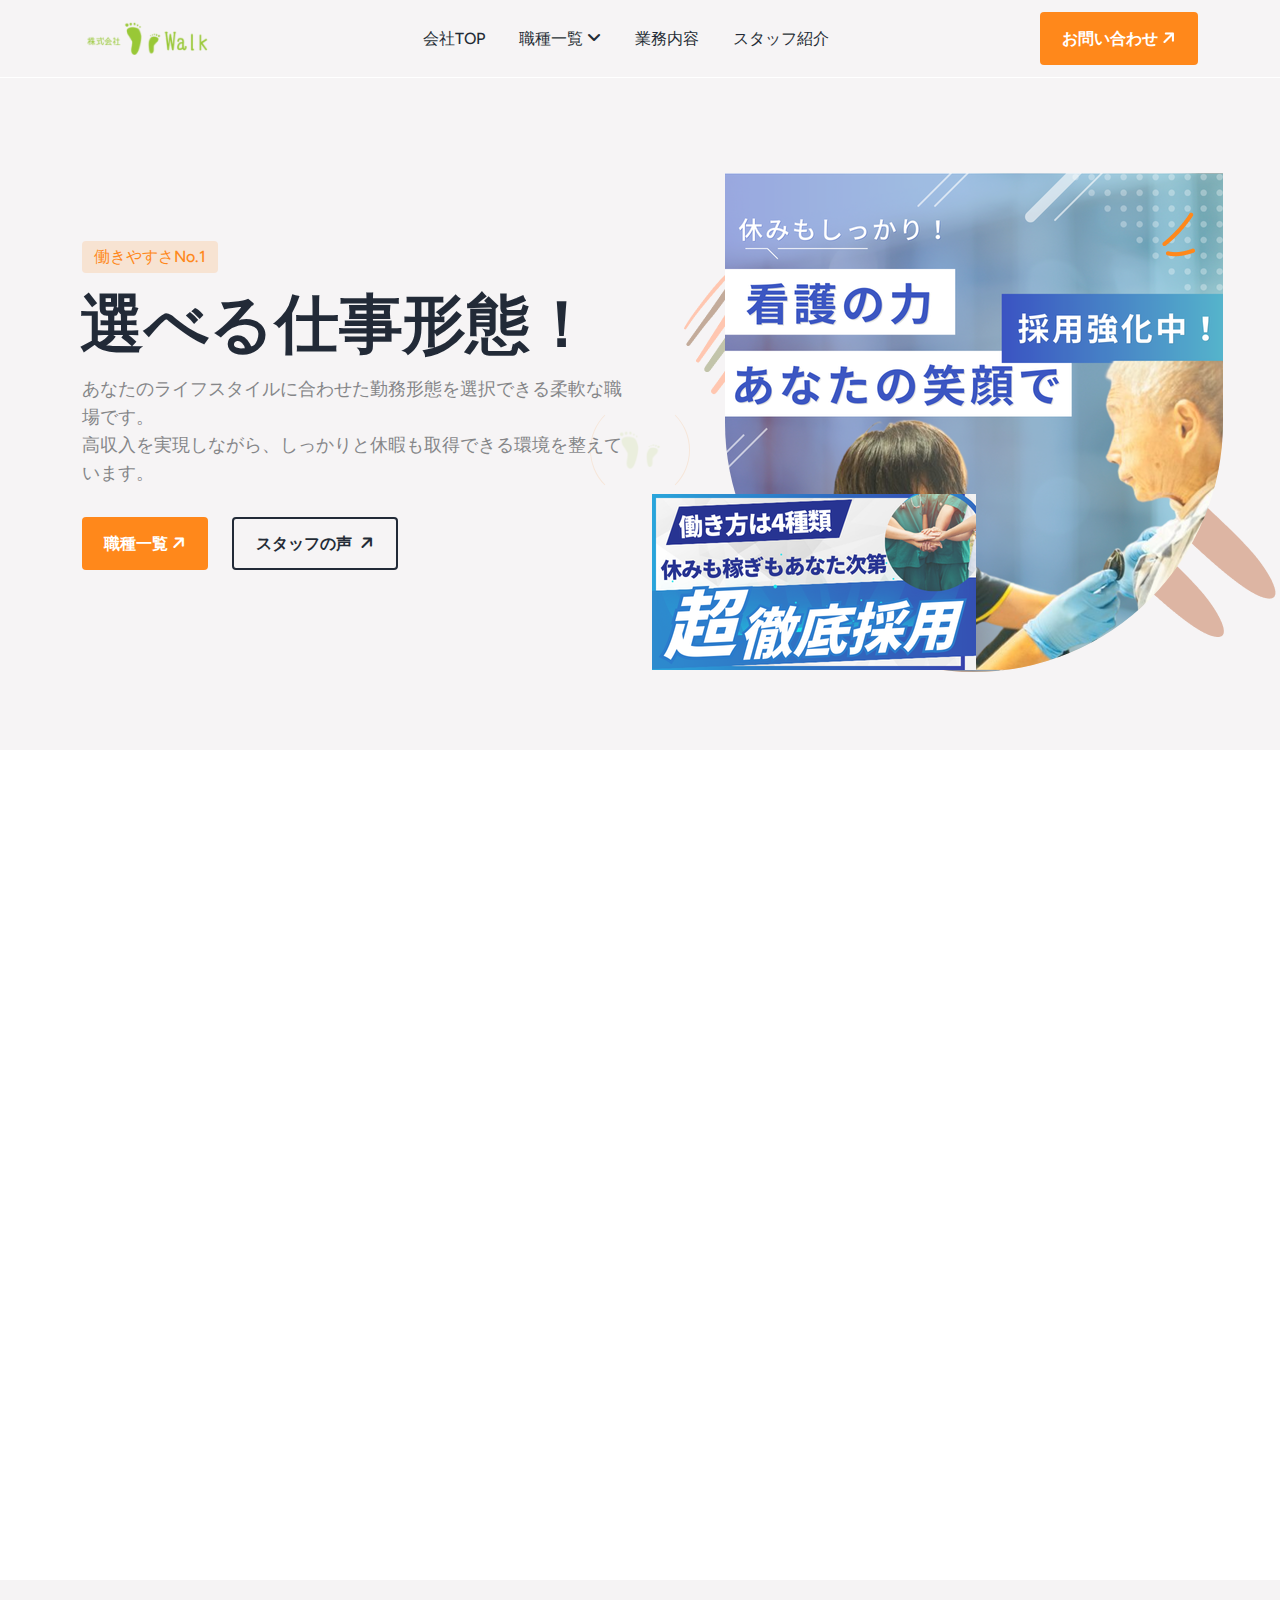
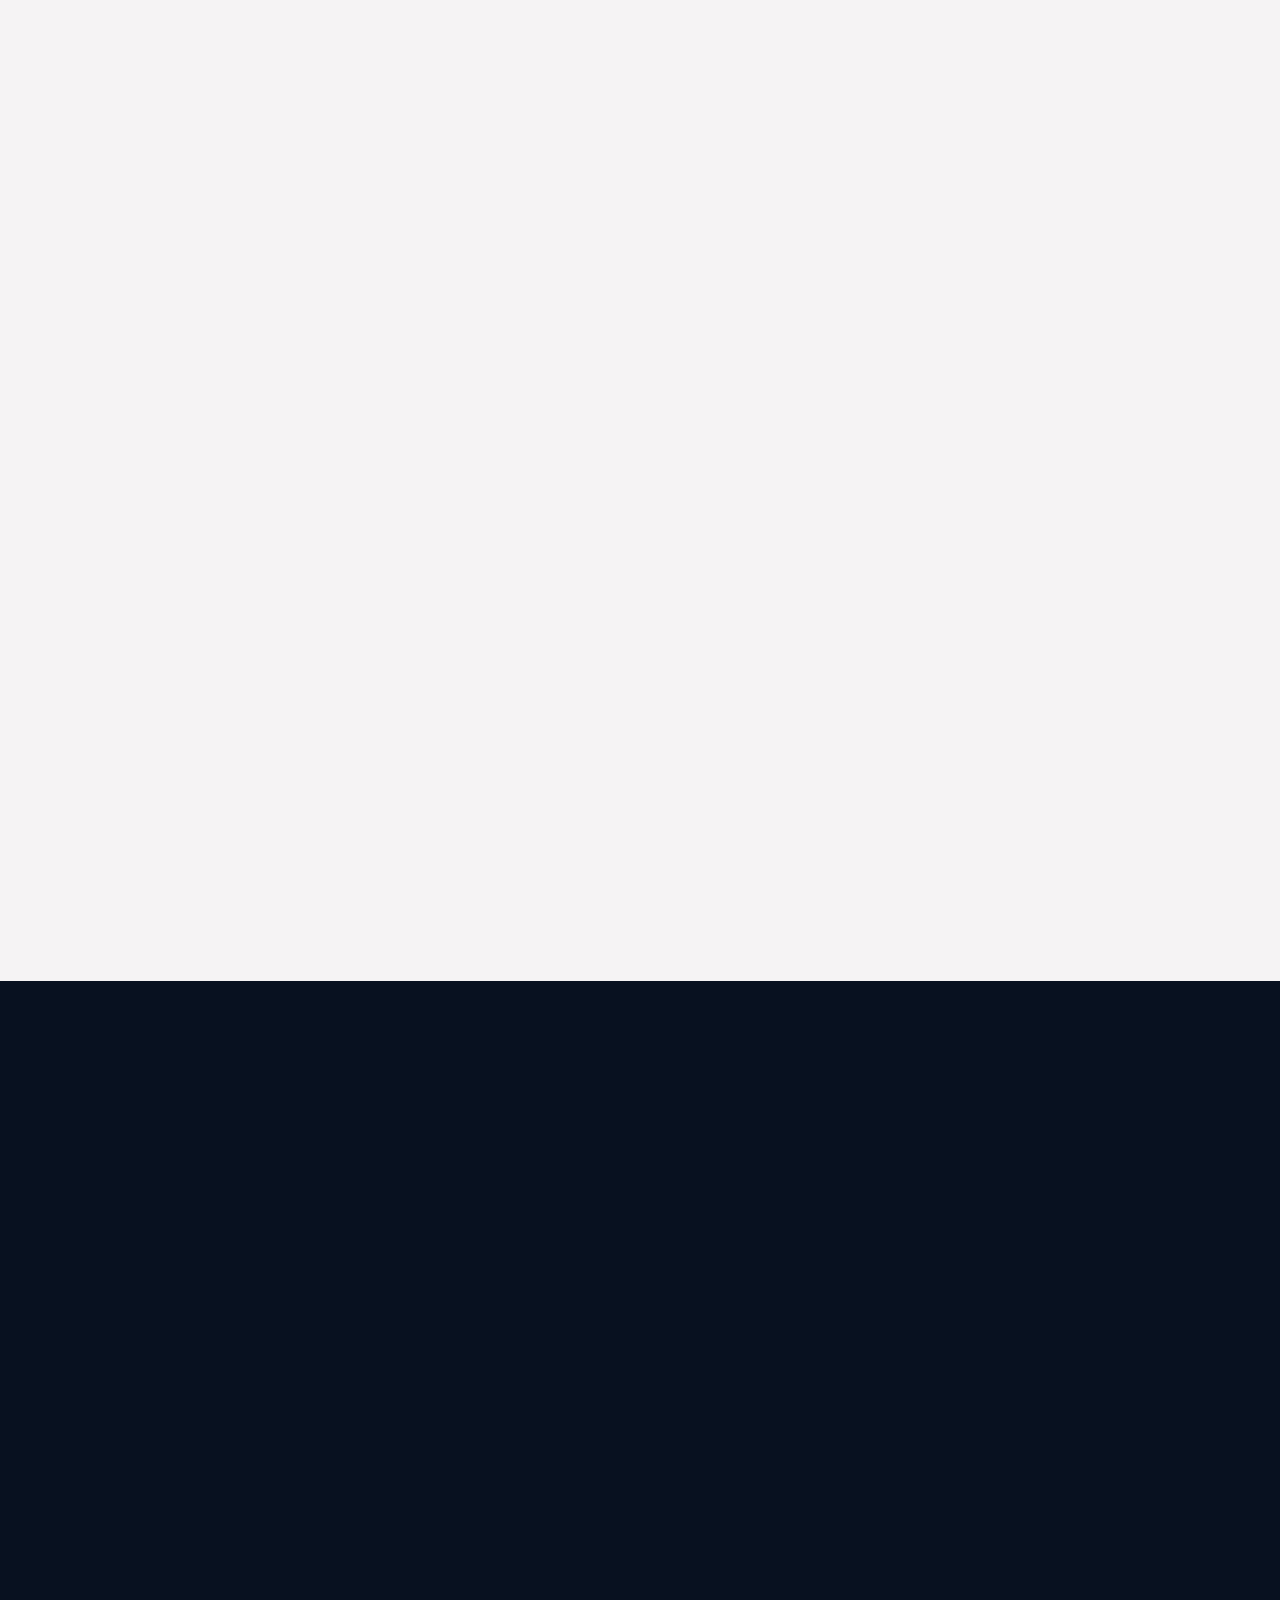
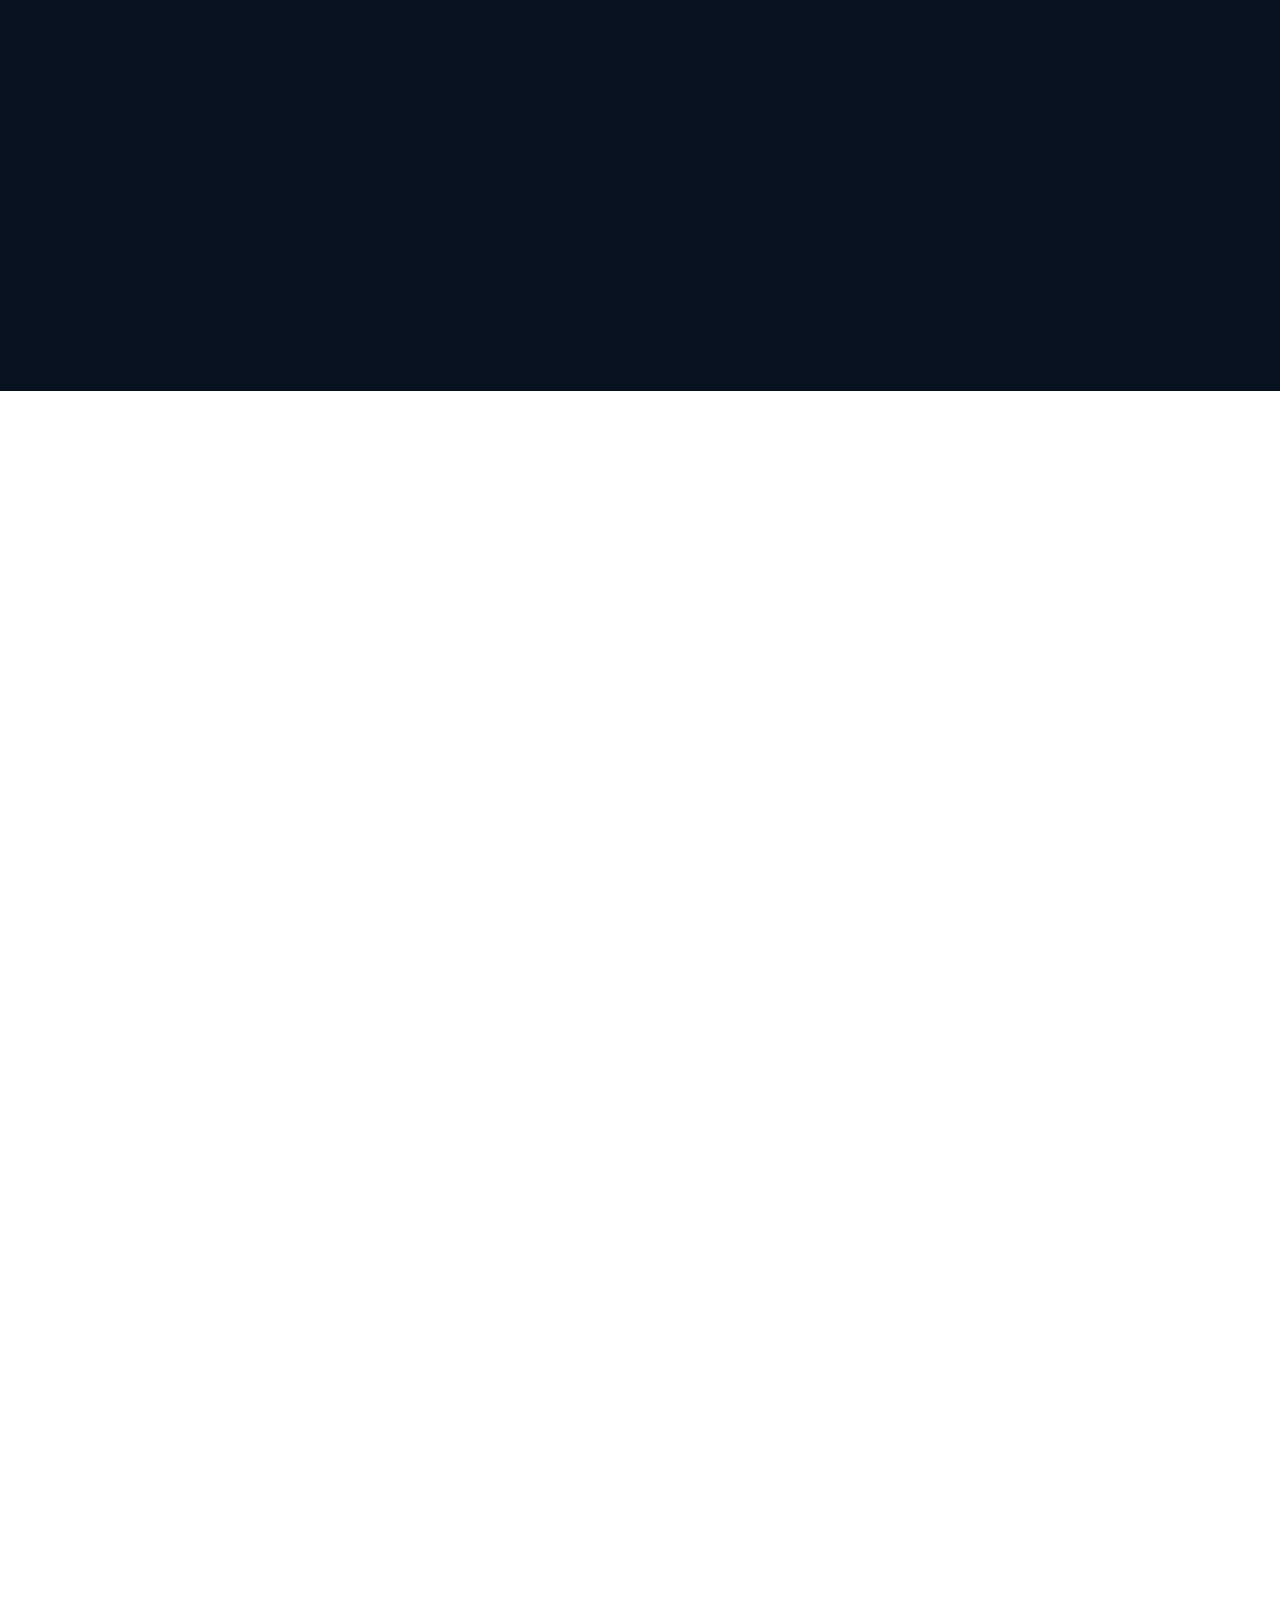
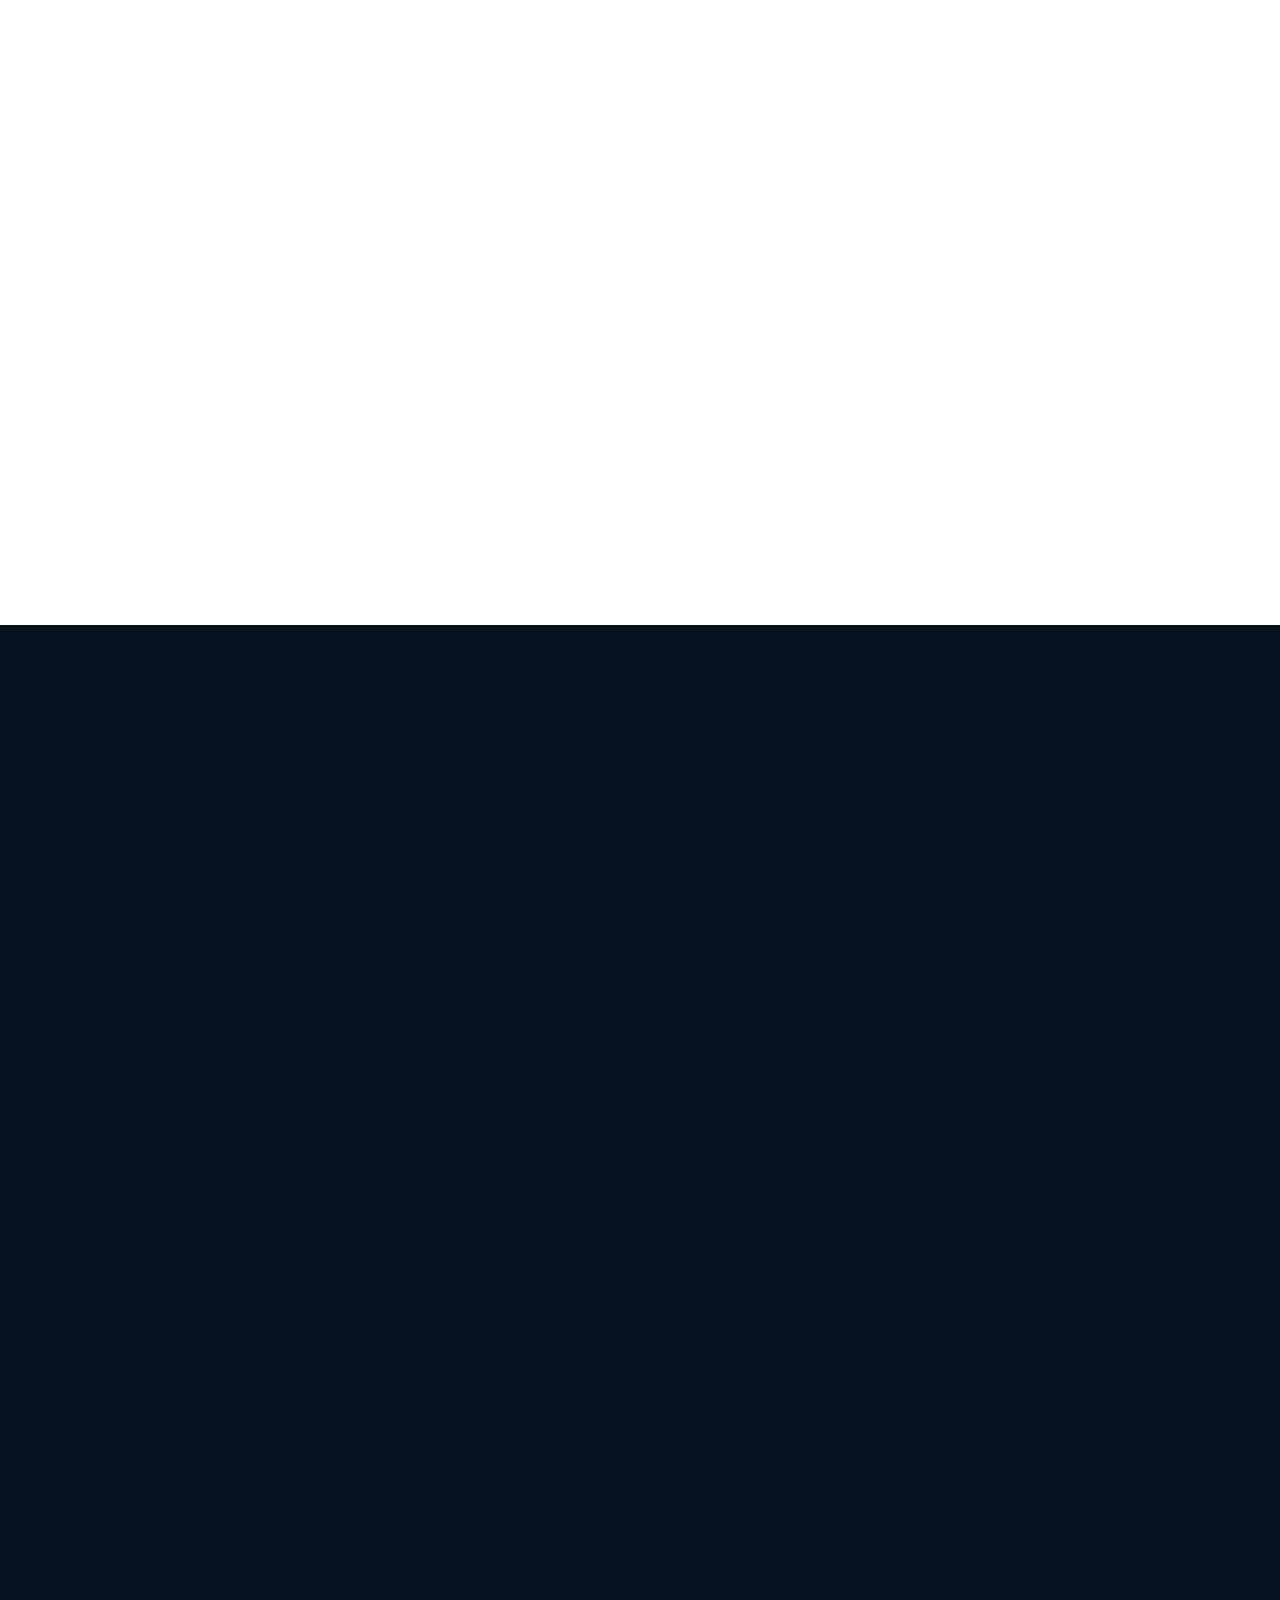
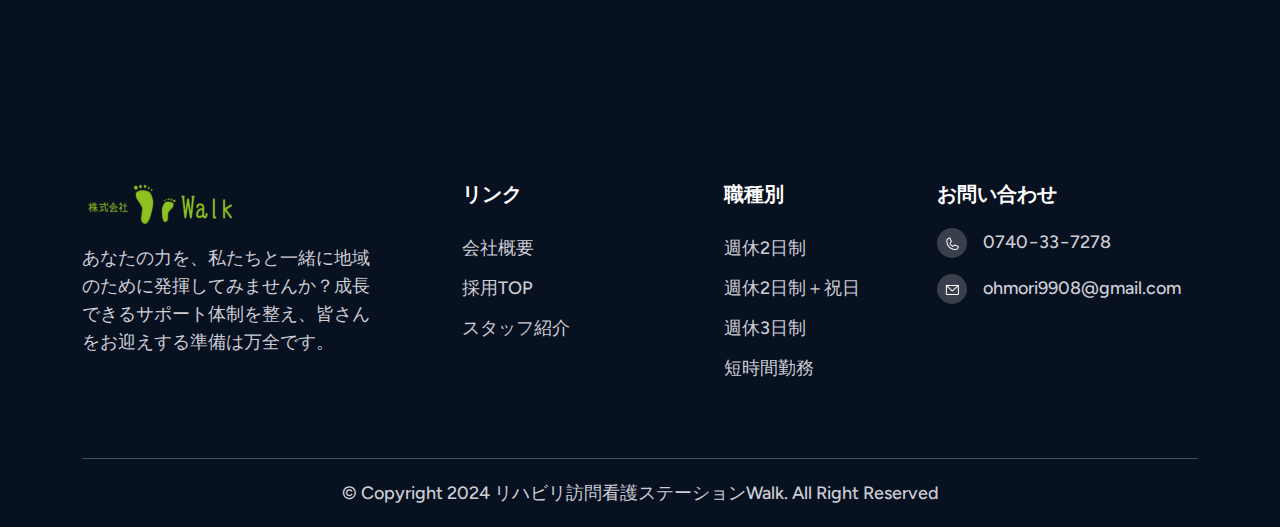
==== commit b84d3c32: "Add files via upload" ====
--- a/index.html
+++ b/index.html
@@ -633,14 +633,15 @@
                       <p>有給取得率が高く、リフレッシュできるチャレンジ休暇もあって、心に余裕を持って仕事に取り組めます。プライベートも充実できるので、長く働きたいと思える職場です。</p>
                     </div>
                     <div class="bottom-heading">
-                      <h4><a href="#">「ワークライフバランスが取りやすい」</a></h4>
-                    </div>
-                  </div>
-
-                  <div class="col-md-4">
+                      <a class="theme-btn1" href="https://youtu.be/OoXst77YaJA">田中さんの動画へ<span><i class="fa-solid fa-arrow-right"></i></span></a>
+                    </div>
+                  </div>
+                  <div class="col-md-4 mt-2">
+                    <center>
                     <div class="tes1-image">
-                      <img src="assets/img/testimonial/tes1-img1.png" alt="">
-                    </div>
+                      <img src="assets/img/team/tanaka.jpg" alt="">
+                    </div>
+                  </center>
                   </div>
                 </div>
               </div>
@@ -659,14 +660,16 @@
                       <p>同行訪問や研修がしっかりしているので、初めてでも不安なくスタートできました。先輩たちの温かいフォローのおかげで、毎日成長を実感しています。</p>
                     </div>
                     <div class="bottom-heading">
-                      <h4><a href="#">「初めての訪問看護でも手厚いサポートで安心でした。」</a></h4>
-                    </div>
-                  </div>
-
-                  <div class="col-md-4">
+                      <a class="theme-btn1" href="https://youtu.be/Lf-oqC-UJrw">前田さんの動画へ<span><i class="fa-solid fa-arrow-right"></i></span></a>
+                    </div>
+                  </div>
+
+                  <div class="col-md-4 mt-2">
+                    <center>
                     <div class="tes1-image">
-                      <img src="assets/img/testimonial/tes1-img2.png" alt="">
-                    </div>
+                      <img src="assets/img/team/maeda.jpg" alt="">
+                    </div>
+                    </center>
                   </div>
                 </div>
               </div>
@@ -686,43 +689,20 @@
                       <p>週休3日制を選べるので、家族との時間も大切にしながら仕事ができています。スタッフ同士の連携も良く、安心して働ける職場です。</p>
                     </div>
                     <div class="bottom-heading">
-                      <h4><a href="#">「自分のペースで働ける環境が魅力です！」</a></h4>
-                    </div>
-                  </div>
-
-                  <div class="col-md-4">
+                      <a class="theme-btn1" href="https://youtu.be/OSMVPO0e2Vo">阪本さんの動画へ<span><i class="fa-solid fa-arrow-right"></i></span></a>
+                    </div>
+                  </div>
+
+                  <div class="col-md-4 mt-2">
+                    <center>
                     <div class="tes1-image">
-                      <img src="assets/img/testimonial/tes1-img1.png" alt="">
-                    </div>
-                  </div>
-                </div>
-              </div>
-
-              <div class="single-slider">
-                <div class="row">
-                  <div class="col-md-8">
-                    <ul class="stars">
-                      <li><i class="fa-solid fa-star"></i></li>
-                      <li><i class="fa-solid fa-star"></i></li>
-                      <li><i class="fa-solid fa-star"></i></li>
-                      <li><i class="fa-solid fa-star"></i></li>
-                      <li><i class="fa-solid fa-star"></i></li>
-                    </ul>
-                    <div class="pera">
-                      <p>訪問看護ではご利用者様との距離が近く、一人ひとりの生活に寄り添った看護ができます。自分の看護が誰かの力になっていると実感できるのが嬉しいです。</p>
-                    </div>
-                    <div class="bottom-heading">
-                      <h4><a href="#">「地域の方々との絆がやりがいです。」</a></h4>
-                    </div>
-                  </div>
-
-                  <div class="col-md-4">
-                    <div class="tes1-image">
-                      <img src="assets/img/testimonial/tes1-img2.png" alt="">
-                    </div>
-                  </div>
-                </div>
-              </div>
+                      <img src="assets/img/team/sakamoto.jpg" alt="">
+                    </div>
+                    </center>
+                  </div>
+                </div>
+              </div>
+
 
             </div>
           </div>
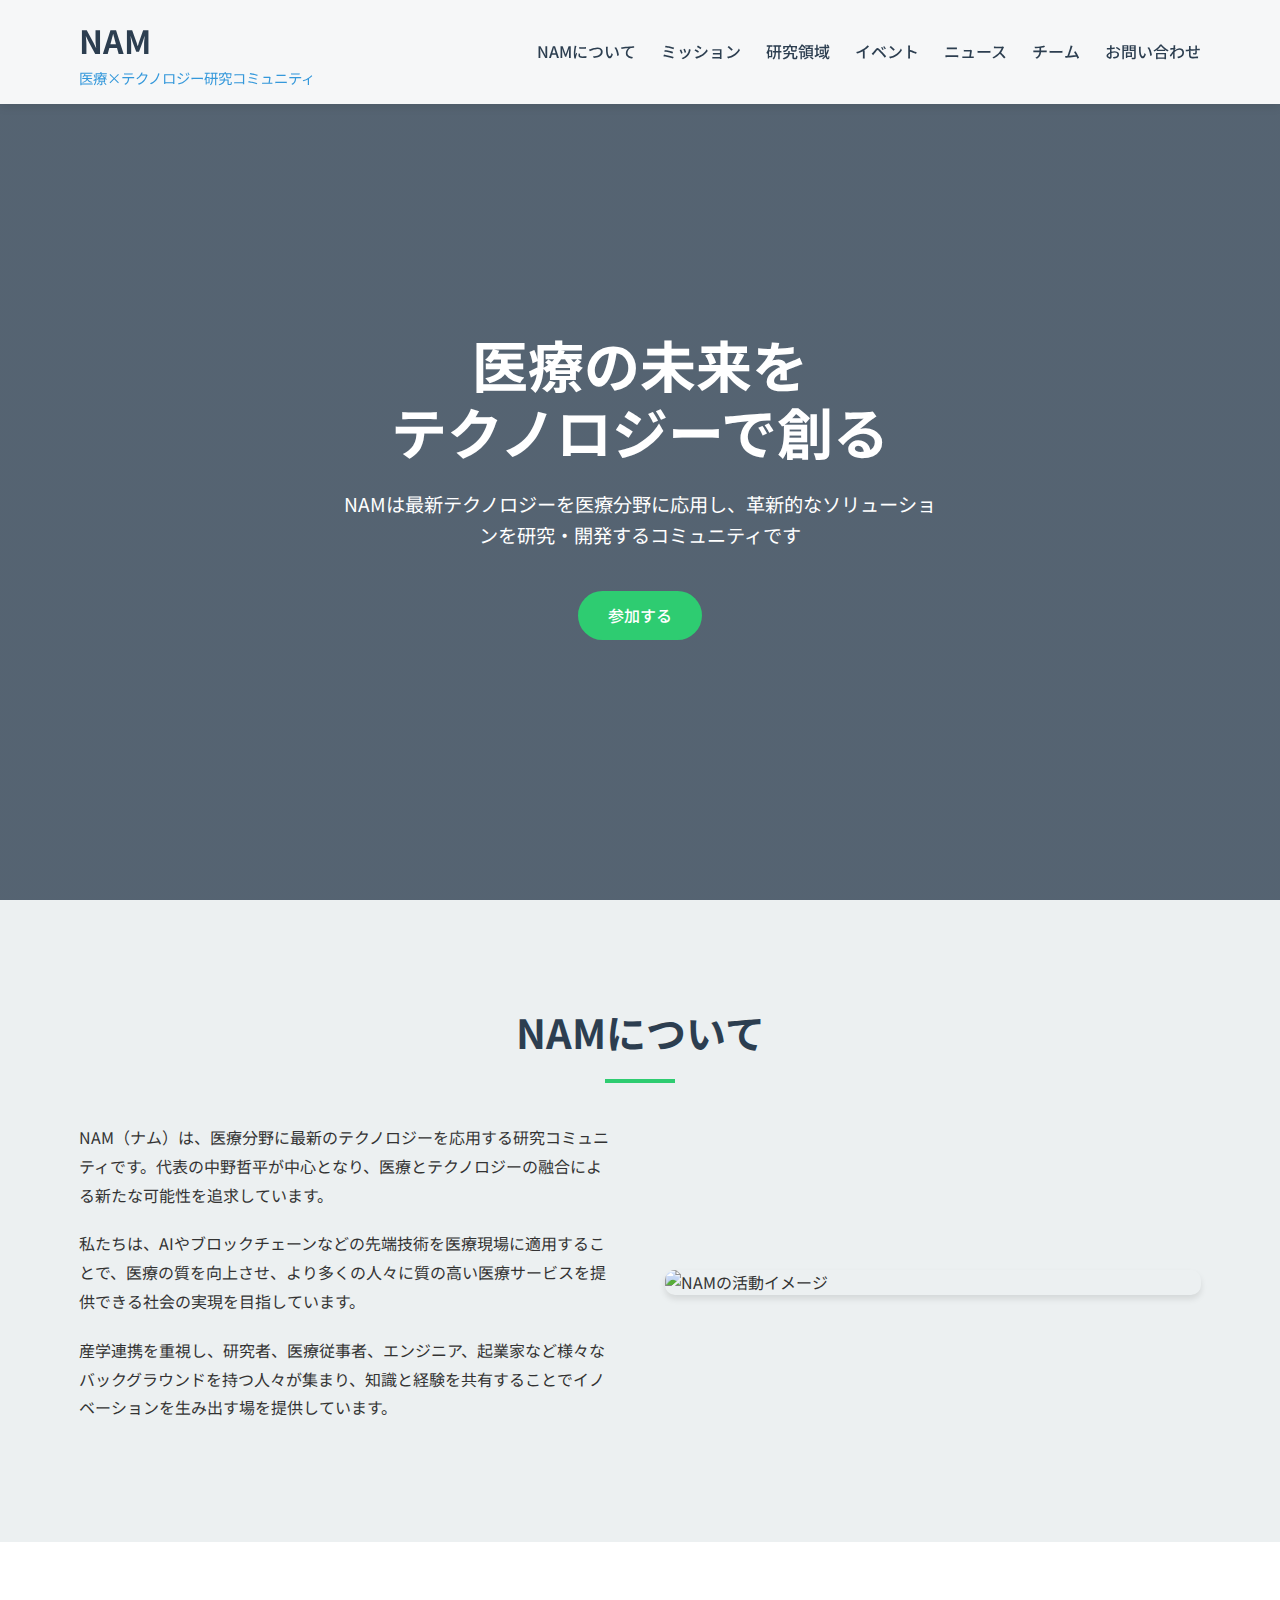
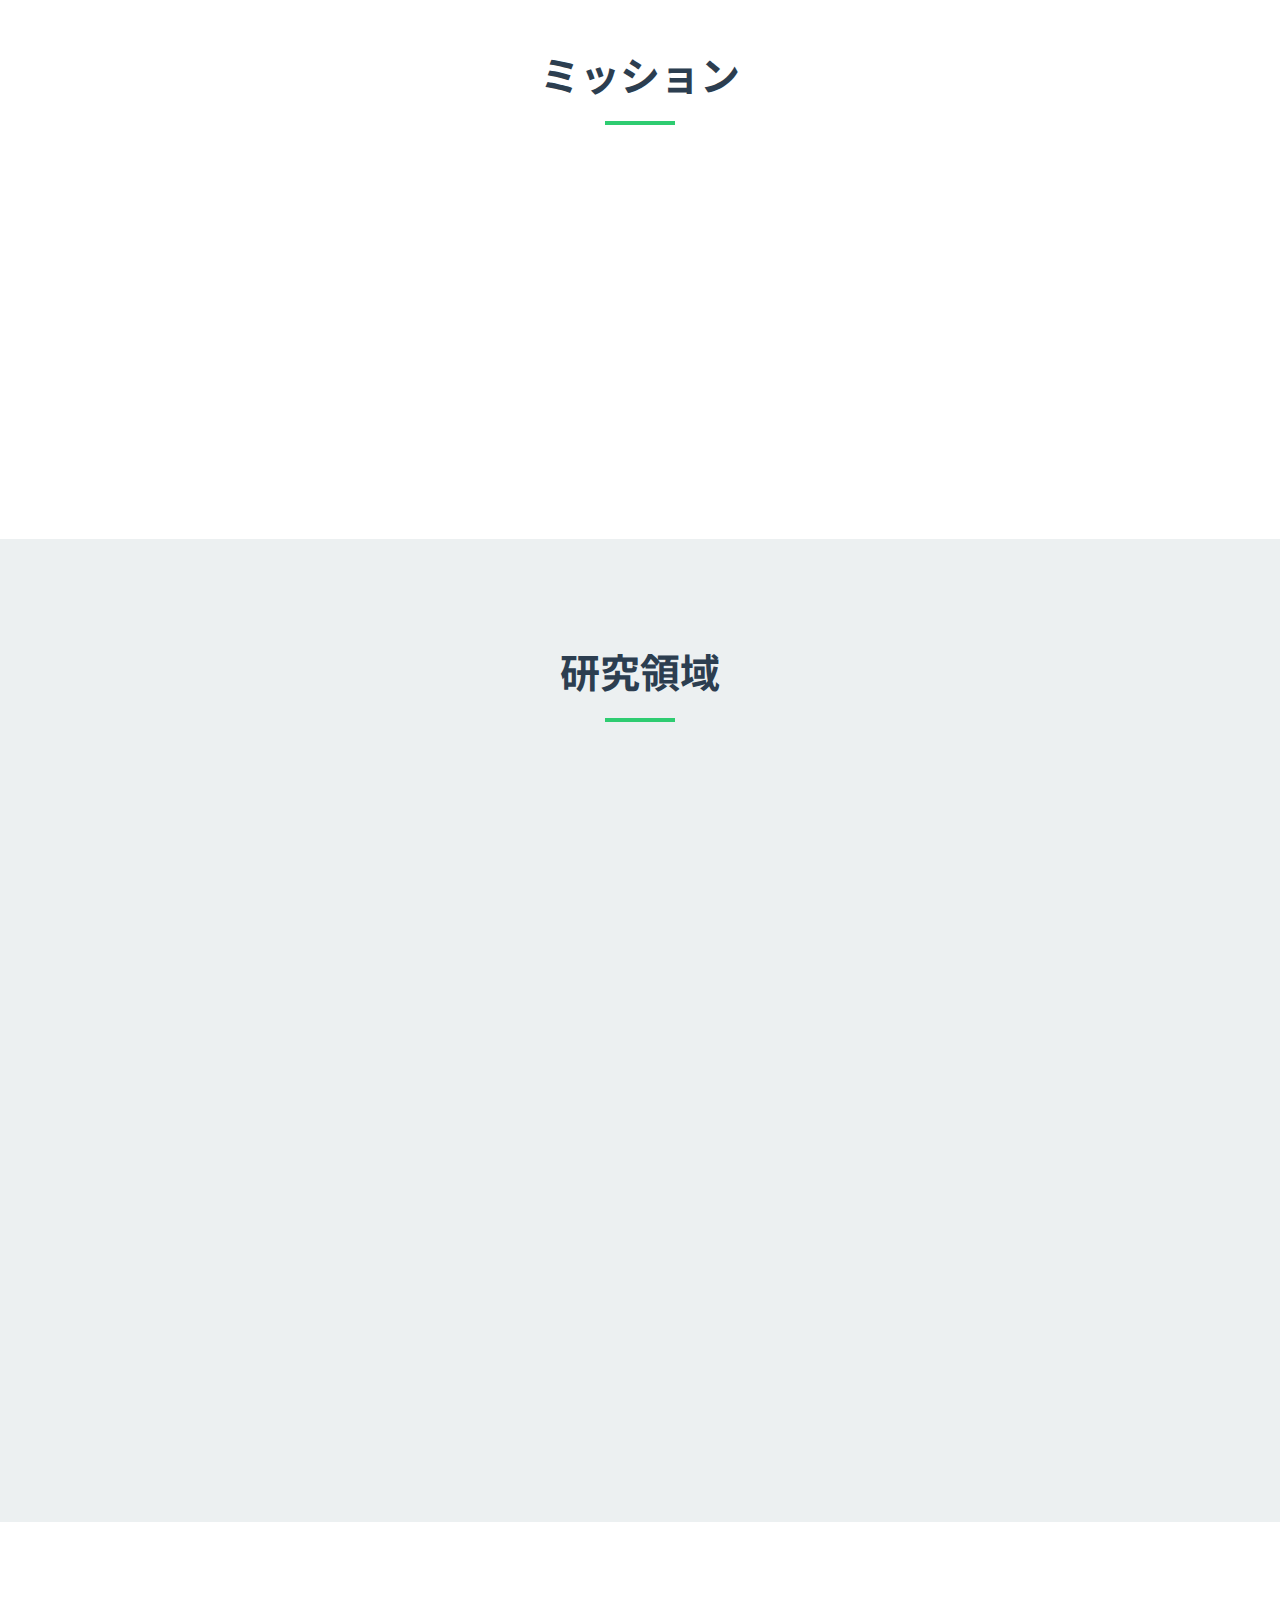
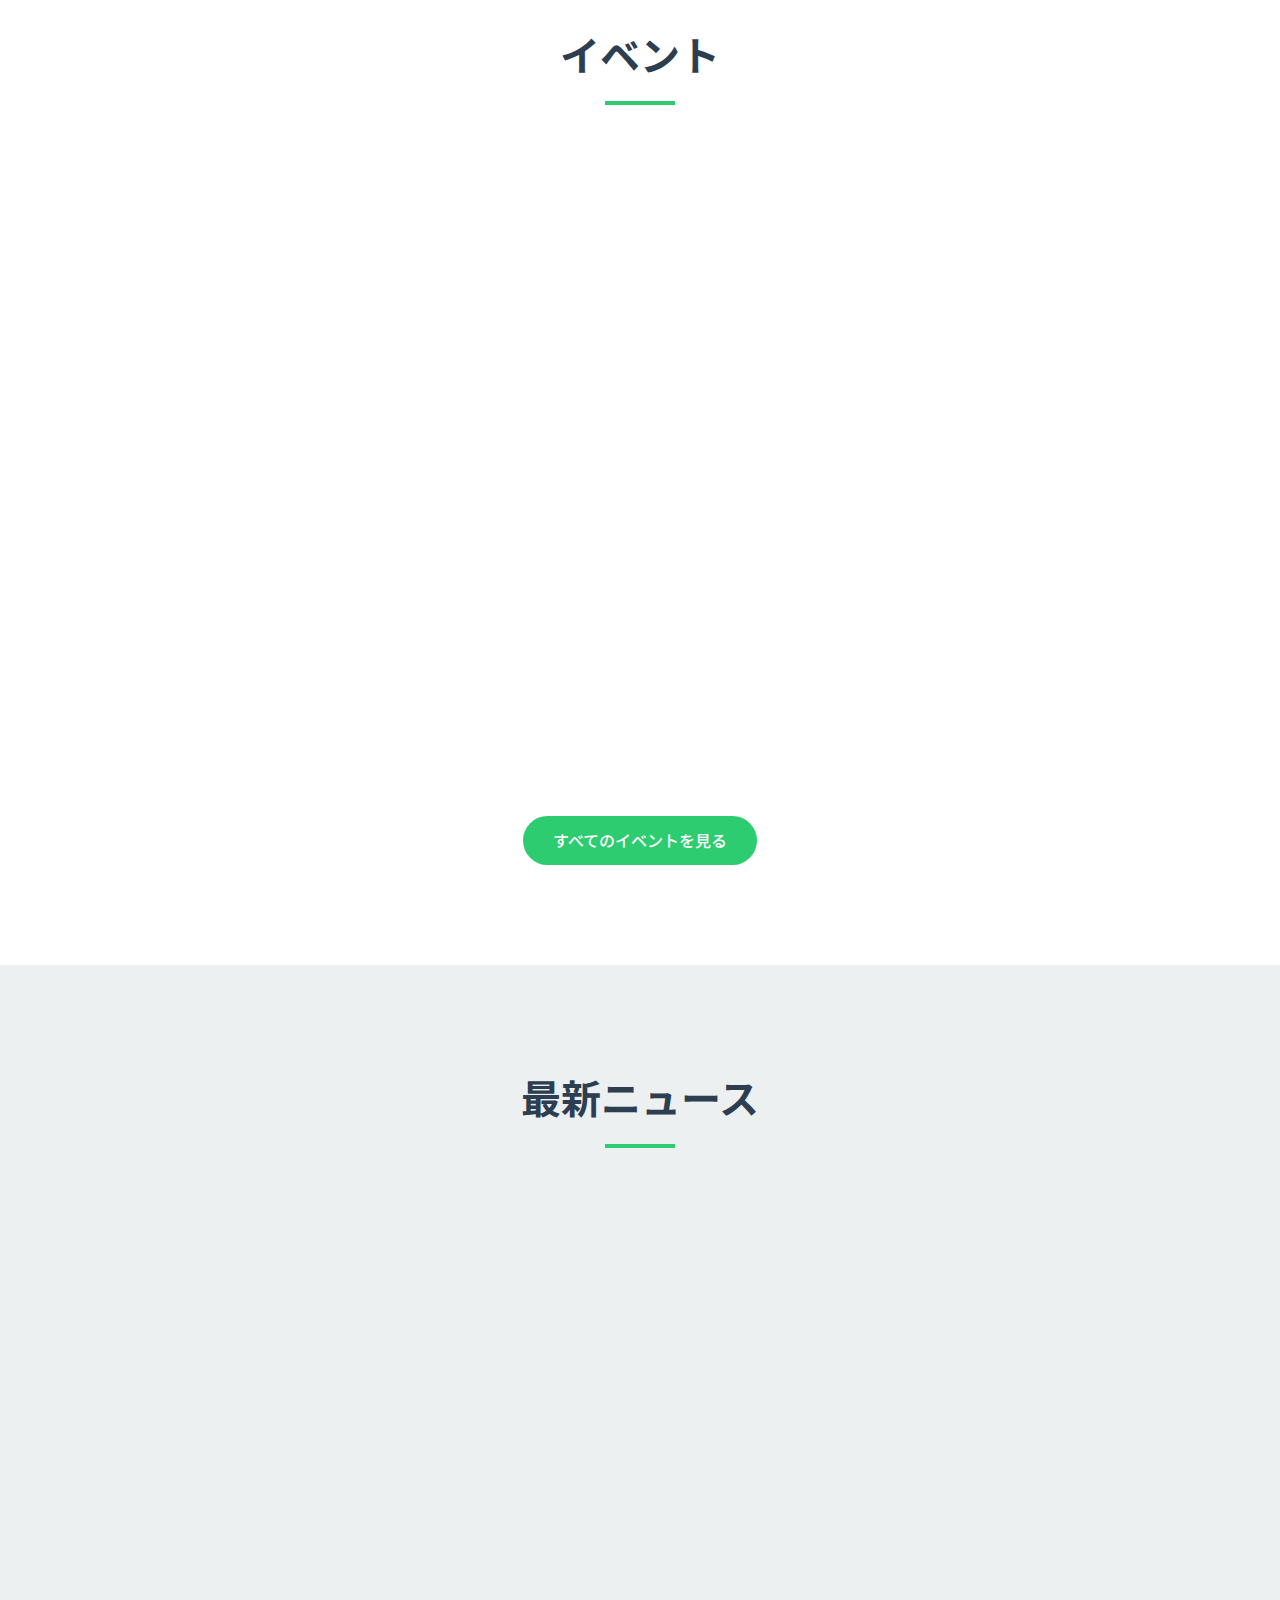
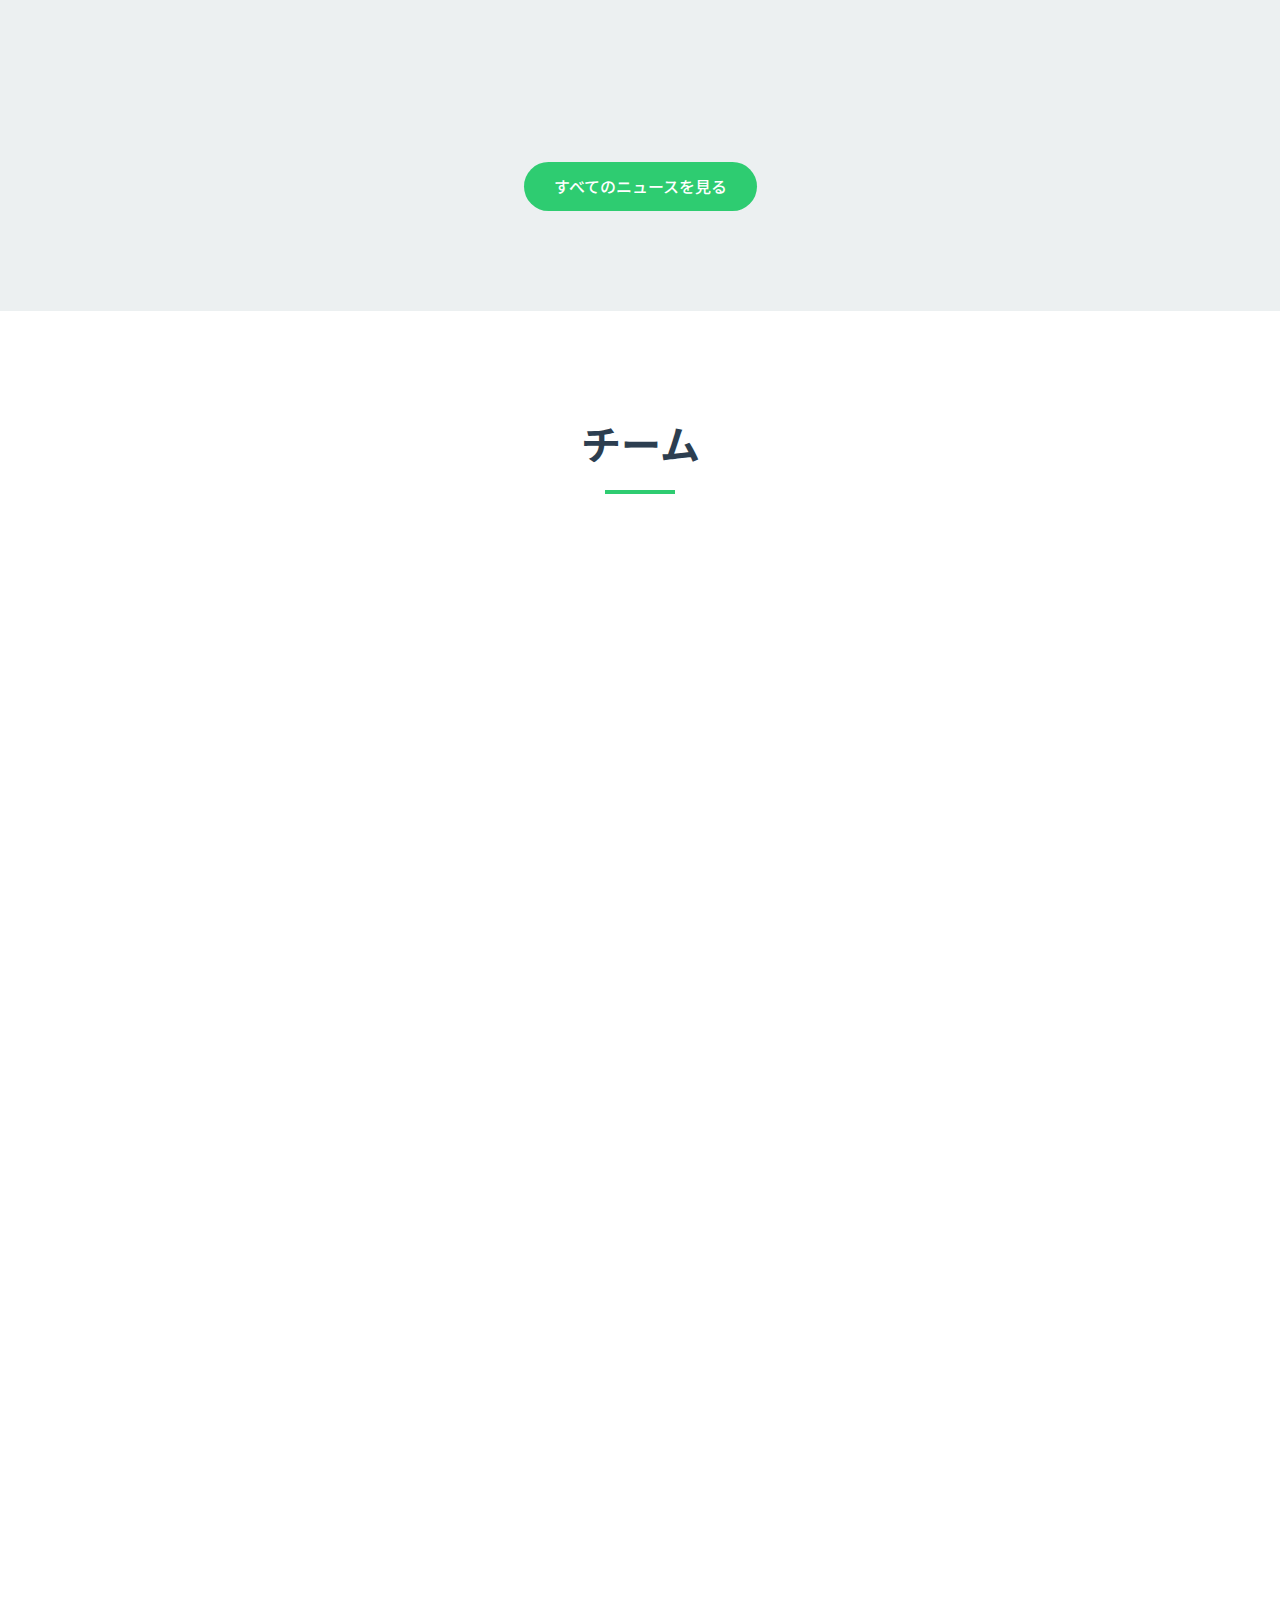
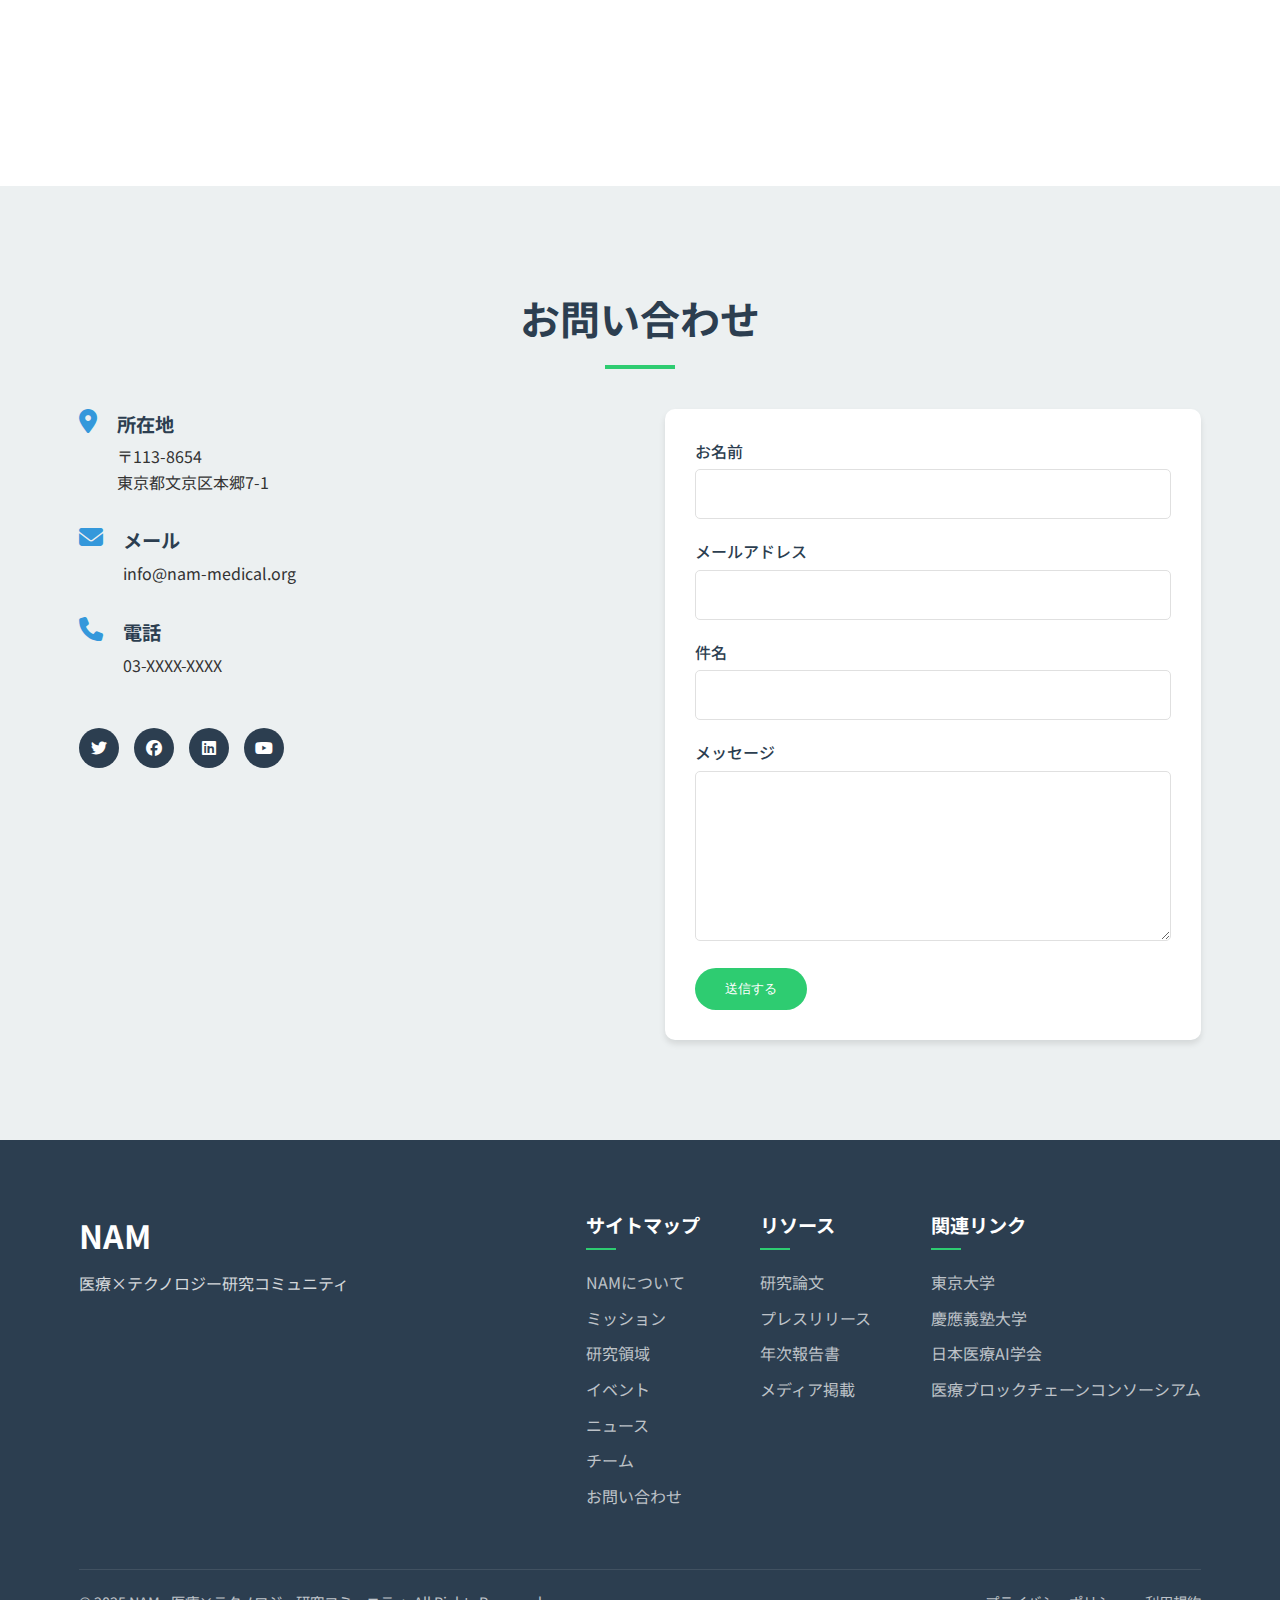
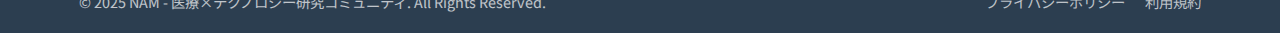
==== commit de10e1e3: "Add files via upload" ====
--- a/index.html
+++ b/index.html
@@ -1,884 +1,410 @@
-<!DOCTYPE html>
-<html lang="en">
-<head>
-     <meta charset="UTF-8">
-     <meta name="viewport" content="width=device-width, initial-scale=1.0">
-     <meta property="og:title" content="リハビリ訪問看護ステーションWalk ウォーク" />
-    <meta property="og:type" content="website" />
-    <meta property="og:url" content="https://walk-ynwa.com" />
-    <meta property="og:site_name" content="リハビリ訪問看護ステーションWalk ウォーク" />
-    <meta property="og:locale" content="ja_JP" />
-    <meta property="og:image" content="https://walk-ynwa.com/wp-content/themes/walk_tst/ogp-img.jpg" />
-    <meta property="og:description" content=""/>
-    <meta name="keyword" content="株式会社Walk,滋賀県,高島市,リハビリ訪問看護ステーション,訪問看護" />
-	  <meta name="description" content="株式会社Walkでは、滋賀県高島市で介護サービスを行っています。提供サービスやアクセスの情報等を公開しています。" />
-    <title>採用ページ 株式会社Walk</title>
-
-     <!--=====FAB ICON=======-->
-     <link rel="shortcut icon" href="assets/img/logo/titel1.png" type="image/x-icon">
-
-
-     <!--=====CSS=======-->
-     <link rel="stylesheet" href="assets/css/bootstrap.min.css">
-     <link rel="stylesheet" href="assets/css/fontawesome.css">
-     <link rel="stylesheet" href="assets/css/magnific-popup.css">
-     <link rel="stylesheet" href="assets/css/nice-select.css">
-     <link rel="stylesheet" href="assets/css/slick-slider.css">
-     <link rel="stylesheet" href="assets/css/owl.carousel.min.css">
-     <link rel="stylesheet" href="assets/css/aos.css">
-     <link rel="stylesheet" href="assets/css/mobile-menu.css">
-     <link rel="stylesheet" href="assets/css/main.css">
-
-
-
-     <!--=====JQUERY=======-->
-     <script src="assets/js/jquery-3-6-0.min.js"></script>
-</head>
-<body class="body">
-
-
-  <!-- Preloader Start -->
-	<div class="preloader">
-		<div class="loading-container">
-			<div class="loading"></div>
-			<div id="loading-icon"><img src="assets/img/logo/titel1.png" alt=""></div>
-		</div>
-	</div>
-	<!-- Preloader End -->
-
-
-  <!--=====progress END=======-->
-
-<div class="paginacontainer"> 
-
-  <div class="progress-wrap">
-    <svg class="progress-circle svg-content" width="100%" height="100%" viewBox="-1 -1 102 102">
-      <path d="M50,1 a49,49 0 0,1 0,98 a49,49 0 0,1 0,-98"/>
-    </svg>
-  </div>
-
-</div> 
-
-<!--=====progress END=======-->
-
-<!--=====HEADER START=======-->
-    <header>
-     <div class="header-area header-area1 header-area-all d-none d-lg-block" id="header">
-       <div class="container">
-         <div class="row">
-           <div class="col-12">
-             <div class="header-elements">
-               <div class="site-logo">
-                 <a href="index.html">
-                  <img src="assets/img/logo/header-logo1.png" alt="">
-                 </a>
-               </div>
-
-
-               <div class="main-menu-ex main-menu-ex1">
-                 <ul>
-
-                  <li><a href="https://walk-ynwa.com/">会社TOP</a></li>
-
-
-                   <li class="dropdown-menu-parrent"><a href="#" class="main1" >職種一覧 <i class="fa-solid fa-angle-down"></i></a>
-                    <ul>
-                        <li><a href="about.html">週休2日制</a></li>
-                        <li><a href="about1.html">週休2日制＋祝日</a></li>
-                        <li><a href="about2.html">週休3日制</a></li>
-                        <li><a href="about3.html">短時間勤務</a></li>                        
-                        <li><a href="job-details.html">募集要項</a></li>
-                    </ul>
-                  </li>
-                  <li><a href="service-details.html">業務内容</a></li>
-                  <li><a href="team.html">スタッフ紹介</a></li>
-                     
-                 </ul>
-               </div>
-
-
-
-               <div class="header2-buttons">
-                    <div class="button">
-                      <a class="theme-btn1" href="https://walk-ynwa.com/contact/">お問い合わせ<span><i class="fa-solid fa-arrow-right"></i></span></a>
-                    </div>
-               </div>
-
-             </div>
-           </div>
-         </div>
-       </div>
-     </div>
-   </header>
-   <!--=====HEADER END=======-->
-
-          <!--=====Mobile header start=======-->
-          <div class="mobile-header mobile-header-main d-block d-lg-none ">
-            <div class="container-fluid">
-              <div class="col-12">
-                <div class="mobile-header-elements">
-                  <div class="mobile-logo">
-                    <a href="index.html"><img src="assets/img/logo/header-logo1.png" alt=""></a>
-                  </div>
-                  <div class="mobile-nav-icon">
-                    <i class="fa-duotone fa-bars-staggered"></i>
-                  </div>
-                </div>
-              </div>
-            </div>
-          </div>
-          
-          <div class="mobile-sidebar d-block d-lg-none">
-            <div class="logo-m">
-              <a href="index.html"><img src="assets/img/logo/header-logo1.png" alt=""></a>
-            </div>
-            <div class="menu-close">
-              <i class="fa-solid fa-xmark"></i>
-            </div>
-            <div class="mobile-nav">
-        
-              <ul>
-                <li><a href="about.html">会社TOP</a></li>
-                <li  class="has-dropdown has-dropdown1"><a href="" class="main">職種一覧<span><i class="fa-solid fa-angle-right"></i></span></a>
-                  <ul class="sub-menu">
-                    <li><a href="about.html">週休2日制（年間休日115日）</a></li>
-                    <li><a href="about1.html">週休2日制＋祝日（年間休日131日）</a></li>
-                    <li><a href="about2.html">週休3日制（年間休日167日）</a></li>
-                    <li><a href="about3.html">短時間勤務</a></li>                        
-                    <li><a href="job-details.html">募集要項</a></li>
-                  </ul>
-                </li>
-                <li><a href="service-details.html">業務内容</a></li>
-                <li><a href="team.html">スタッフ紹介</a></li>
-      
-
-        
-
-      
-              </ul>
-              
-    
-              <div class="single-footer-items">
-                <h3>お問い合わせ</h3>
-
-                <div class="contact-box">
-                  <div class="icon">
-                    <img src="assets/img/icons/footer-icon1.png" alt="">
-                  </div>
-                  <div class="pera">
-                    <a href="tel:0740337278">0740−33−7278</a>
-                  </div>
-                </div>
-
-                <div class="contact-box">
-                  <div class="icon">
-                    <img src="assets/img/icons/footer-icon2.png" alt="">
-                  </div>
-                  <div class="pera">
-                    <a href="mailto:ohmori9908@gmail.com">ohmori9908@gmail.com</a>
-                  </div>
-                </div>
-
-                <div class="contact-box">
-                  <div class="icon">
-                    <img src="assets/img/icons/footer-icon3.png" alt="">
-                  </div>
-                  <div class="pera">
-                    <a href="https://www.google.com/maps?ll=35.327271,136.02515&z=17&t=m&hl=ja&gl=JP&mapclient=embed&q=〒520-1212+滋賀県高島市安曇川町西万木１８９%E2%88%92３">
-                      滋賀県高島市安曇川町西万木189-3 花寿文化教室１F
-                    </a>                  
-                  </div>
-                </div>
-
-           </div>
-    
-    
-            </div>
-          </div>
-    
-          <!--=====Mobile header end=======-->
-   
-
-        <!--=====HERO AREA START =======-->
-
-        <div class="hero-area1">
-          <div class="container">
-            <div class="row align-items-center">
-              <div class="col-lg-6">
-                <div class="main-heading">
-                  <span class="span" data-aos="fade-right" data-aos-duration="800">働きやすさNo.1</span>
-                  <h1 class="text-anime-style-3">選べる仕事形態！</h1>
-                  <div class="space16"></div>
-                  <p data-aos="fade-right" data-aos-duration="1000">あなたのライフスタイルに合わせた勤務形態を選択できる柔軟な職場です。 <br>高収入を実現しながら、しっかりと休暇も取得できる環境を整えています。</p>
-
-                  <div class="space30"></div>
-                  <div class="hero1-buttons" data-aos="fade-right" data-aos-duration="1200">
-                    <a class="theme-btn1" href="service.html">職種一覧<span><i class="fa-solid fa-arrow-right"></i></span></a>
-                    <a class="theme-btn2" href="service.html">スタッフの声 <span><i class="fa-solid fa-arrow-right"></i></span></a>
-                  </div>
-                </div>
-              </div>
-
-              <div class="col-lg-6">
-                <div class="hero1-images">
-                  <div class="image1">
-                    <img src="assets/img/bg/hero1-main-bg.png" alt="">
-                  </div>
-                  <div class="image2 overlay-anim" data-aos="zoom-in-up" data-aos-duration="700">
-                    <img src="assets/img/hero/hero1-main-img.png" alt="">
-                  </div>
-                  <div class="image3 shape-animaiton2" data-aos="zoom-in-up" data-aos-duration="700">
-                    <img src="assets/img/shapes/review-img.png" alt="">
-                  </div>
-                  <div class="image4 shape-animaiton3">
-                    <img src="assets/img/shapes/hero1-shape.png" alt="">
-                  </div>
-                </div>
-              </div>
-            </div>
-          </div>
-        </div>
-
-        <!--=====HERO AREA END=======-->
-
-        <!--=====ABOUT AREA START=======-->
-
-        <div class="chosse1 sp">
-          <div class="container">
-            <div class="row align-items-center">
-              <div class="col-lg-2">
-                <div class="" data-aos="zoom-in-up" data-aos-duration="700">
-                  <div class="icon-box">
-                    <div class="icon">
-                      <img src="assets/img/icons/choose1-icon1.png" alt="">
-                    </div>
-                    <div class="heading1">
-                      <h3><span class="counter">100</span>%</h3>
-                      <div class="space10"></div>
-                      <p>有休消化率</p>
-                    </div>
-                  </div>
-                </div>
-
-                <div class="" data-aos="zoom-in-up" data-aos-duration="900">
-                  <div class="icon-box">
-                    <div class="icon">
-                      <img src="assets/img/icons/choose1-icon2.png" alt="">
-                    </div>
-                    <div class="heading1">
-                      <h3><span class="counter">¥3000</span>+</h3>
-                      <div class="space10"></div>
-                      <p>オンコール手当</p>
-                    </div>
-                  </div>
-                </div>
-
-                <div class="" data-aos="zoom-in-up" data-aos-duration="1200">
-                  <div class="icon-box icon-box2">
-                    <div class="icon">
-                      <img src="assets/img/icons/choose1-icon3.png" alt="">
-                    </div>
-                    <div class="heading1">
-                      <h3><span class="counter">3</span>+</h3>
-                      <div class="space10"></div>
-                      <p>働き方</p>
-                    </div>
-                  </div>
-                </div>
-
-              </div>
-              <div class="col-lg-5">
-                <div class="image reveal overlay-anim">
-                  <img src="assets/img/others/choose1-img.png" alt="">
-                </div>
-              </div>
-              <div class="col-lg-5">
-                <div class="heading1 choose1-heading">
-                  <span class="span" data-aos="fade-left" data-aos-duration="700">有休消化率１００％（R５年度）</span>
-                  <h2 class="text-anime-style-3">訪問未経験でも安心！</h2>
-                  <div class="space16"></div>
-                  <p data-aos="fade-left" data-aos-duration="900">
-                    当ステーションでは、「You’ll never WALK alone（ひとりじゃない）」をスローガンに、障害や病気を持つ方々が住み慣れた自宅で安心して過ごせるよう、訪問看護やリハビリサービスを提供しています。
-                    訪問先でも1人にしない！スタッフ間の連携を大切にしている職場です。
-
-                  </p>
-
-                  <div class="space10"></div>
-                  <div class="row" data-aos="fade-left" data-aos-duration="800">
-                    <div class="col-lg-6">
-                      <ul class="icon-list">
-                        <li><span><i class="fa-solid fa-check"></i></span>安心を支える</li>
-                      </ul>
-                    </div>
-                    <div class="col-lg-6">
-                      <ul class="icon-list">
-                        <li><span><i class="fa-solid fa-check"></i></span>あなたらしい看護を</li>
-                      </ul>
-                    </div>
-                    <div class="col-lg-6">
-                      <ul class="icon-list">
-                        <li><span><i class="fa-solid fa-check"></i></span>休みも仕事も妥協しない</li>
-                      </ul>
-                    </div>
-                    <div class="col-lg-6">
-                      <ul class="icon-list">
-                        <li><span><i class="fa-solid fa-check"></i></span>成長を全力でサポート</li>
-                      </ul>
-                    </div>
-                  </div>
-                  <div class="space30"></div>
-                </div>
-              </div>
-            </div>
-          </div>
-        </div>
-
-        <!--=====ABOUT AREA END=======-->
-
-              <!--=====WORK AREA START=======-->
-
-      <div class="work1 sp">
-        <div class="container">
-          <div class="row align-items-center">
-            <div class="col-lg-6">
-              <div class="work-img reveal overlay-anim">
-                <img src="assets/img/work/work1-image.png" alt="">
-              </div>
-            </div>
-
-            <div class="col-lg-6">
-              <div class="heading1 work1-heading">
-                <span class="span" data-aos="zoom-in-left" data-aos-duration="700">選べる働き方</span>
-                <h2 class="text-anime-style-3">あなたらしい働き方を</h2>
-                <div class="space16"></div>
-                <p data-aos="fade-left" data-aos-duration="900">私たちの職場では、以下の3つの勤務形態から選べる「ワークライフバランス」を推奨しています。</p>
-
-                <div class="space10"></div>
-                <div class="" data-aos="fade-left" data-aos-duration="900">
-                  <div class="work1-box">
-                    <div class="">
-                      <div class="icon">
-                        <img src="assets/img/icons/work1-icon1.png" alt="">
-                      </div>
-                    </div>
-                    <div class="heading1">
-                      <h4><a href="service-details.html">週休2日制（年間休日115日）</a></h4>
-                      <p>しっかり働いてしっかり稼ぎたい方におすすめです。年収420～600万円以上も可能で、オンとオフの切り替えを大切にしながら働けます。</p>
-                    </div>
-                  </div>
-                </div>
-
-                <div class="" data-aos="fade-left" data-aos-duration="700">
-                  <div class="work1-box">
-                    <div class="">
-                      <div class="icon">
-                        <img src="assets/img/icons/work1-icon2.png" alt="">
-                      </div>
-                    </div>
-                    <div class="heading1">
-                      <h4><a href="service-details.html">週休2日制＋祝日（年間休日131日）</a></h4>
-                      <p>プライベートも充実させたい方には、祝日休みも含むこのプランがぴったりです。年収は380～550万円以上可能です。</p>
-                    </div>
-                  </div>
-                </div>
-
-                <div class="" data-aos="fade-left" data-aos-duration="1100">
-                  <div class="work1-box">
-                    <div class="">
-                      <div class="icon">
-                        <img src="assets/img/icons/work1-icon3.png" alt="">
-                      </div>
-                    </div>
-                    <div class="heading1">
-                      <h4><a href="service-details.html">週休3日制（年間休日167日）</a></h4>
-                      <p>早く帰ってプライベートを充実させたい方、子育て中の方は１６：３０帰宅可能です！
-                        想定年収390万円から５８０万円です。より多くの休暇を取りながらも、安定した収入を得たい方に最適です。</p>
-                    </div>
-                  </div>
-                </div>
-
-
-              </div>
-            </div>
-
-          </div>
-        </div>
-      </div>
-
-      <!--=====WORK AREA END=======-->
-
-        <!--=====SERVICE AREA START=======-->
-
-        <div class="service1 sp">
-          <div class="container">
-            <div class="row">
-              <div class="col-lg-8 m-auto text-center">
-                <div class="heading1-w">
-                  <span class="span" data-aos="zoom-in-left" data-aos-duration="700">夢を諦めない</span>
-                  <h2 class="text-anime-style-3">「ひとりじゃない」<br>私たちと一緒に<br>地域の笑顔を支える<br>お仕事を始めませんか？</h2>
-                  <div class="space16"></div>
-                  <p data-aos="fade-left" data-aos-duration="800"> ご興味のある方は、ぜひお気軽にお問い合わせください。詳細は下記のリンクからどうぞ！</p>
-                </div>
-              </div>
-            </div>
-
-            <div class="space30"></div>
-            <div class="row">
-              <div class="col-lg-4 col-md-6">
-                <div class="service1-box active" data-aos="zoom-in-up" data-aos-duration="700">
-                  <div class="image overlay-anim">
-                    <img src="assets/img/service/service1-img1.png" alt="">
-                  </div>
-                  <div class="hover-area">
-                    <div class="icon">
-                      <img src="assets/img/icons/service1-icon1.png" alt="">
-                    </div>
-                    <div class="space16"></div>
-                    <div class="heading1-w">
-                      <h4><a href="service-details.html">チャレンジ休暇で休もう！</a></h4>
-                      <div class="space16"></div>
-                      <p>有給休暇に加え「チャレンジ休暇」を導入し、年間最大8連休の取得が可能</p>
-                    </div>
-                  </div>
-                </div>
-              </div>
-
-              <div class="col-lg-4 col-md-6">
-                <div class="service1-box active" data-aos="zoom-in-up" data-aos-duration="900">
-                  <div class="image overlay-anim">
-                    <img src="assets/img/service/service1-img2.png" alt="">
-                  </div>
-                  <div class="hover-area">
-                    <div class="icon">
-                      <img src="assets/img/icons/service1-icon2.png" alt="">
-                    </div>
-                    <div class="space16"></div>
-                    <div class="heading1-w">
-                      <h4><a href="service-details.html">訪問看護初心者も大歓迎！</a></h4>
-                      <div class="space16"></div>
-                      <p>先輩スタッフとの同行訪問や定期的な研修を通じて、実践的なスキルが身に付く</p>
-                    </div>
-                  </div>
-                </div>
-              </div>
-
-              <div class="col-lg-4 col-md-6">
-                <div class="service1-box active" data-aos="zoom-in-up" data-aos-duration="1100">
-                  <div class="image overlay-anim">
-                    <img src="assets/img/service/service1-img3.png" alt="">
-                  </div>
-                  <div class="hover-area">
-                    <div class="icon">
-                      <img src="assets/img/icons/service1-icon3.png" alt="">
-                    </div>
-                    <div class="space16"></div>
-                    <div class="heading1-w">
-                      <h4><a href="service-details.html">オンコール手当</a></h4>
-                      <div class="space16"></div>
-                      <p>一回につき3,000円からの手当を支給。急な呼び出しに対しても、しっかりとした報酬を</p>
-                    </div>
-                  </div>
-                </div>
-              </div>
-
-            </div>
-          </div>
-        </div>
-
-        <!--=====SERVICE AREA END=======-->
-
-        <!--=====PROJECT AREA START=======-->
-
-        <section class="project-two d-none d-lg-block">
-          <div class="project-two__bottom">
-              <div class="container">
-
-                <div class="row">
-                  <div class="col-lg-8 m-auto text-center">
-                    <div class="heading1">
-                      <span class="span" data-aos="zoom-in-left" data-aos-duration="700">私達の取り組み</span>
-                      <h2 class="text-anime-style-3">安心と信頼のケアを地域へ届けるために</h2>
-                      <div class="space16"></div>
-                      <p data-aos="fade-up" data-aos-duration="800">利用者様とそのご家族が安心して暮らせるよう、質の高いサービスを提供するために日々取り組んでいます</p>
-                    </div>
-                  </div>
-                </div>
-
-                <div class="space60"></div>
-
-                  <div class="project-two__carousel-container" data-aos="fade-up" data-aos-duration="900">
-                      <div class="project-two__carousel owl-carousel owl-theme thm-owl__carousel project-style1-carousel owl-dot-style1">
-
-                          <!--Portfolio Two Single Start-->
-                          <div class="project-two__single-box">
-                              <ul class="project-two__box list-unstyled">
-                                  <li>
-                                      <div class="project-two__box-content">
-                                          <div class="single-project-two__bg"
-                                              style="background-image: url(assets/img/project/project1-img1.png);">
-                                          </div>
-                                          <div class="img-holder-img-bg"></div>
-                                          <div class="project-two__box-content-inner-icon">
-                                              <a href="#" class="img-popup"><i
-                                                      class="icon-next"></i></a>
-                                          </div>
-                                          <div class="project-two__box-content-inner">
-                                              <div class="project-two__box-content-inner-wrapper">
-                                                  <p>Staffing Service </p>
-                                                  <h4><a href="https://walk-ynwa.com/service/">地域密着型の訪問看護リハビリ</a></h4>
-                                              </div>
-                                              <div class="icon">
-                                                <a href="https://walk-ynwa.com/service/"><i class="fa-solid fa-arrow-right"></i></a>
-                                              </div>
-                                          </div>
-                                      </div>
-                                  </li>
-                                  <li>
-                                      <div class="project-two__box-content">
-                                          <div class="single-project-two__bg"
-                                              style="background-image: url(assets/img/project/project1-img2.png);">
-                                          </div>
-                                          <div class="img-holder-img-bg"></div>
-                                          <div class="project-two__box-content-inner-icon">
-                                              <a href="assets/img/service/service1-img1.png" class="img-popup"><i
-                                                      class="icon-next"></i></a>
-                                          </div>
-                                          <div class="project-two__box-content-inner">
-                                            <div class="project-two__box-content-inner-wrapper">
-                                                <p>Staffing Service </p>
-                                                <h4><a href="team.html">スタッフ育成とサポート体制の強化</a></h4>
-                                            </div>
-                                            <div class="icon">
-                                              <a href="team.html"><i class="fa-solid fa-arrow-right"></i></a>
-                                            </div>
-                                        </div>
-                                      </div>
-                                  </li>
-                                  <li>
-                                      <div class="project-two__box-content">
-                                          <div class="single-project-two__bg"
-                                              style="background-image: url(assets/img/project/project1-img3.png);">
-                                          </div>
-                                          <div class="img-holder-img-bg"></div>
-                                          <div class="project-two__box-content-inner-icon">
-                                              <a href="assets/img/service/service1-img1.png" class="img-popup"><i
-                                                      class="icon-next"></i></a>
-                                          </div>
-                                          <div class="project-two__box-content-inner">
-                                            <div class="project-two__box-content-inner-wrapper">
-                                                <p>Staffing Service </p>
-                                                <h4><a href="about.html">多様な働き方とワークライフバランスの推進</a></h4>
-                                            </div>
-                                            <div class="icon">
-                                              <a href="about.html"><i class="fa-solid fa-arrow-right"></i></a>
-                                            </div>
-                                        </div>
-                                      </div>
-                                  </li>
-                              </ul>
-                          </div>
-                          <!--Portfolio Two Single End-->
-
-
-                      </div>
-                  </div>
-              </div>
-          </div>
-      </section>
-
-      <!--=====PROJECT AREA END=======-->
-
-
-
-
-      <!--=====TESTIMONIAL AREA START=======-->
-
-      <div class="tes1 sp">
-        <div class="container">
-          <div class="row align-items-end">
-            <div class="col-lg-6">
-              <div class="heading1">
-                <span class="span" data-aos="zoom-in-left" data-aos-duration="800">スタッフの声</span>
-                <h2 class="text-anime-style-3">働く現場の声</h2>
-                <div class="space16"></div>
-                <p data-aos="fade-left" data-aos-duration="800">
-                  実際に現場で活躍するスタッフの声をご紹介します。彼らのリアルな体験を通して、私たちの職場の魅力を感じていただければと思います。
-                </p>
-              </div>
-            </div>
-
-            <div class="col-lg-6">
-              <div class="tes7-buttons" data-aos="fade-right" data-aos-duration="900">
-                <button class="testimonial-prev-arrow1"><i class="fa-regular fa-arrow-left"></i></button>
-                <button class="testimonial-next-arrow1"><i class="fa-regular fa-arrow-right"></i></button>
-              </div>
-            </div>
-
-          </div>
-
-          <div class="space30"></div>
-          <div class="row">
-            <div class="tes1-slider" data-aos="fade-up" data-aos-duration="900">
-              <div class="single-slider">
-                <div class="row">
-                  <div class="col-md-8">
-                    <ul class="stars">
-                      <li><i class="fa-solid fa-star"></i></li>
-                      <li><i class="fa-solid fa-star"></i></li>
-                      <li><i class="fa-solid fa-star"></i></li>
-                      <li><i class="fa-solid fa-star"></i></li>
-                      <li><i class="fa-solid fa-star"></i></li>
-                    </ul>
-                    <div class="pera">
-                      <p>有給取得率が高く、リフレッシュできるチャレンジ休暇もあって、心に余裕を持って仕事に取り組めます。プライベートも充実できるので、長く働きたいと思える職場です。</p>
-                    </div>
-                    <div class="bottom-heading">
-                      <a class="theme-btn1" href="https://youtu.be/OoXst77YaJA">田中さんの動画へ<span><i class="fa-solid fa-arrow-right"></i></span></a>
-                    </div>
-                  </div>
-                  <div class="col-md-4 mt-2">
-                    <center>
-                    <div class="tes1-image">
-                      <img src="assets/img/team/tanaka.jpg" alt="">
-                    </div>
-                  </center>
-                  </div>
-                </div>
-              </div>
-
-              <div class="single-slider">
-                <div class="row">
-                  <div class="col-md-8">
-                    <ul class="stars">
-                      <li><i class="fa-solid fa-star"></i></li>
-                      <li><i class="fa-solid fa-star"></i></li>
-                      <li><i class="fa-solid fa-star"></i></li>
-                      <li><i class="fa-solid fa-star"></i></li>
-                      <li><i class="fa-solid fa-star"></i></li>
-                    </ul>
-                    <div class="pera">
-                      <p>同行訪問や研修がしっかりしているので、初めてでも不安なくスタートできました。先輩たちの温かいフォローのおかげで、毎日成長を実感しています。</p>
-                    </div>
-                    <div class="bottom-heading">
-                      <a class="theme-btn1" href="https://youtu.be/Lf-oqC-UJrw">前田さんの動画へ<span><i class="fa-solid fa-arrow-right"></i></span></a>
-                    </div>
-                  </div>
-
-                  <div class="col-md-4 mt-2">
-                    <center>
-                    <div class="tes1-image">
-                      <img src="assets/img/team/maeda.jpg" alt="">
-                    </div>
-                    </center>
-                  </div>
-                </div>
-              </div>
-
-
-              <div class="single-slider">
-                <div class="row">
-                  <div class="col-md-8">
-                    <ul class="stars">
-                      <li><i class="fa-solid fa-star"></i></li>
-                      <li><i class="fa-solid fa-star"></i></li>
-                      <li><i class="fa-solid fa-star"></i></li>
-                      <li><i class="fa-solid fa-star"></i></li>
-                      <li><i class="fa-solid fa-star"></i></li>
-                    </ul>
-                    <div class="pera">
-                      <p>週休3日制を選べるので、家族との時間も大切にしながら仕事ができています。スタッフ同士の連携も良く、安心して働ける職場です。</p>
-                    </div>
-                    <div class="bottom-heading">
-                      <a class="theme-btn1" href="https://youtu.be/OSMVPO0e2Vo">阪本さんの動画へ<span><i class="fa-solid fa-arrow-right"></i></span></a>
-                    </div>
-                  </div>
-
-                  <div class="col-md-4 mt-2">
-                    <center>
-                    <div class="tes1-image">
-                      <img src="assets/img/team/sakamoto.jpg" alt="">
-                    </div>
-                    </center>
-                  </div>
-                </div>
-              </div>
-
-
-            </div>
-          </div>
-        </div>
-      </div>
-
-      <!--=====TESTIMONIAL AREA END=======-->
-
-      <!--=====CONTACT AREA START=======-->
-
-      <div class="contact1 sp">
-        <div class="container">
-          <div class="row align-items-center">
-            <div class="col-lg-6">
-              <div class="heading1-w">
-                <span class="span" data-aos="zoom-in-left" data-aos-duration="700">お問い合わせ</span>
-                <h2 class="text-anime-style-3">あなたの力を私たちのチームで発揮しませんか？</h2>
-                <div class="space16"></div>
-                <p data-aos="fade-right" data-aos-duration="900">
-                  興味を持っていただきありがとうございます！訪問看護にチャレンジしてみたい、地域で活躍したい、そんなあなたのご応募を心よりお待ちしています。まずはお気軽にお問い合わせください。                
-                </p>
-
-                <div class="" data-aos="fade-right" data-aos-duration="800">
-                  <div class="contact1-box">
-                    <div class="icon">
-                      <img src="assets/img/icons/contact-icon1.png" alt="">
-                    </div>
-                    <div class="heading">
-                      <p>お電話</p>
-                      <a href="tel:0740337278">0740−33−7278</a>
-                    </div>
-                  </div>
-                </div>
-  
-                <div class="" data-aos="fade-right" data-aos-duration="1100">
-                  <div class="contact1-box">
-                    <div class="icon">
-                      <img src="assets/img/icons/contact-icon2.png" alt="">
-                    </div>
-                    <div class="heading">
-                      <p>メール</p>
-                      <a href="mailto:ohmori9908@gmail.com">ohmori9908@gmail.com</a>
-                    </div>
-                  </div>
-                </div>
-  
-              </div>
-            </div>
-  
-            <div class="col-lg-6">
-              <div class="contact1-form" data-aos="zoom-out" data-aos-duration="900">
-                <iframe src="https://docs.google.com/forms/d/e/1FAIpQLScAQkJmtwzi7rZyVrO4BcsIMZa5QLGa_UB70v2vwzyUQGZ5TA/viewform?embedded=true" width="100%" height="807" frameborder="0" marginheight="0" marginwidth="0">読み込んでいます…</iframe>
-              </div>
-            </div>
-
-          </div>
-        </div>
-      </div>
-
-      <!--=====CONTACT AREA END=======-->
-
-
-
-            <!--===== CTA AREA START =======-->
-
-
-            <!--===== CTA AREA START =======-->
-
-            <!--===== FOOTER AREA START =======-->
-
-                <div class="footer1 _relative">
-                  <div class="container">
-                       <div class="row">
-                            <div class="col-lg-4 col-md-6 col-12">
-                                 <div class="single-footer-items footer-logo-area">
-                                      <div class="footer-logo">
-                                        <a href=""><img src="assets/img/logo/footer-logo1.png" alt=""></a>
-                                      </div>
-                                      <div class="space20"></div>
-                                      <div class="heading1-w">
-                                        <p>あなたの力を、私たちと一緒に地域のために発揮してみませんか？成長できるサポート体制を整え、皆さんをお迎えする準備は万全です。</p>
-                                      </div>
-                                 </div>
-                            </div>
-        
-                            <div class="col-lg col-md-6 col-12">
-                                 <div class="single-footer-items">
-                                      <h3>リンク</h3>
-        
-                                      <ul class="menu-list">
-                                           <li><a href="https://walk-ynwa.com/">会社概要</a></li>
-                                           <li><a href="index.html">採用TOP</a></li>
-                                           <li><a href="team.html">スタッフ紹介 </a></li>
-                                      </ul>
-                                 </div>
-                            </div>
-        
-                            <div class="col-lg col-md-6 col-12">
-                                 <div class="single-footer-items pl-5">
-                                      <h3>職種別</h3>
-        
-                                      <ul class="menu-list">
-                                           <li><a href="about.html">週休2日制 </a></li>
-                                           <li><a href="about1.html">週休2日制＋祝日</a></li>
-                                           <li><a href="about2.html">週休3日制</a></li>
-                                           <li><a href="about3.html">短時間勤務</a></li>
-                                      </ul>
-                                 </div>
-                            </div>
-        
-        
-                            <div class="col-lg-3 col-md-6 col-12">
-                                 <div class="single-footer-items">
-                                      <h3>お問い合わせ</h3>
-        
-                                      <div class="contact-box">
-                                        <div class="icon">
-                                          <img src="assets/img/icons/footer-icon1.png" alt="">
-                                        </div>
-                                        <div class="pera">
-                                          <a href="tel:0740337278">0740−33−7278</a>
-                                        </div>
-                                      </div>
-
-                                      <div class="contact-box">
-                                        <div class="icon">
-                                          <img src="assets/img/icons/footer-icon2.png" alt="">
-                                        </div>
-                                        <div class="pera">
-                                          <a href="mailto:ohmori9908@gmail.com">ohmori9908@gmail.com</a>
-                                        </div>
-                                      </div>
-
-        
-                                 </div>
-                            </div>
-        
-                       </div>
-        
-                       <div class="space70"></div>
-                  </div>
-
-                  <div class="copyright-area _relative">
-                    <div class="container">
-                      <div class="row align-items-center">
-                        <div class="col-md-12">
-                             <div class="coppyright">
-                               <p>© Copyright 2024 リハビリ訪問看護ステーションWalk. All Right Reserved</p>
-                             </div>
-                        </div>
-                   </div>
-                  </div>
-                    
-               </div>
-      
-            </div>
-        
-                <!--===== FOOTER AREA END =======-->
-
-
-
-     <script src="assets/js/bootstrap.min.js"></script>
-     <script src="assets/js/aos.js"></script>
-     <script src="assets/js/fontawesome.js"></script>
-     <script src="assets/js/mobile-menu.js"></script>
-     <script src="assets/js/jquery.magnific-popup.js"></script>
-     <script src="assets/js/owl.carousel.min.js"></script>
-     <script src="assets/js/slick-slider.js"></script>
-     <script src="assets/js/gsap.min.js"></script>
-     <script src="assets/js/jquery.countup.js"></script>
-     <script src="assets/js/ScrollTrigger.min.js"></script>
-     <script src="assets/js/Splitetext.js"></script>
-     <script src="assets/js/SmoothScroll.js"></script>
-     <script src="assets/js/text-animation.js"></script>
-     <script src="assets/js/jquery.lineProgressbar.js"></script>
-     <script src="assets/js/tilt.jquery.js"></script>
-     <script src="assets/js/main.js"></script>
-</body>
+<!DOCTYPE html>
+<html lang="ja">
+<head>
+    <meta charset="UTF-8">
+    <meta name="viewport" content="width=device-width, initial-scale=1.0">
+    <title>NAM - 医療×テクノロジー研究コミュニティ</title>
+    <link rel="stylesheet" href="style.css">
+    <link rel="stylesheet" href="https://cdnjs.cloudflare.com/ajax/libs/font-awesome/6.4.0/css/all.min.css">
+    <link rel="preconnect" href="https://fonts.googleapis.com">
+    <link rel="preconnect" href="https://fonts.gstatic.com" crossorigin>
+    <link href="https://fonts.googleapis.com/css2?family=Noto+Sans+JP:wght@300;400;500;700&display=swap" rel="stylesheet">
+</head>
+<body>
+    <header class="header">
+        <div class="container">
+            <div class="logo">
+                <h1>NAM</h1>
+                <p>医療×テクノロジー研究コミュニティ</p>
+            </div>
+            <nav class="nav">
+                <ul>
+                    <li><a href="#about">NAMについて</a></li>
+                    <li><a href="#mission">ミッション</a></li>
+                    <li><a href="#research">研究領域</a></li>
+                    <li><a href="#events">イベント</a></li>
+                    <li><a href="#news">ニュース</a></li>
+                    <li><a href="#team">チーム</a></li>
+                    <li><a href="#contact">お問い合わせ</a></li>
+                </ul>
+            </nav>
+            <div class="menu-toggle">
+                <i class="fas fa-bars"></i>
+            </div>
+        </div>
+    </header>
+
+    <section class="hero">
+        <div class="container">
+            <div class="hero-content">
+                <h2>医療の未来を<br>テクノロジーで創る</h2>
+                <p>NAMは最新テクノロジーを医療分野に応用し、革新的なソリューションを研究・開発するコミュニティです</p>
+                <a href="#contact" class="btn">参加する</a>
+            </div>
+        </div>
+    </section>
+
+    <section id="about" class="about">
+        <div class="container">
+            <div class="section-header">
+                <h2>NAMについて</h2>
+                <div class="underline"></div>
+            </div>
+            <div class="about-content">
+                <div class="about-text">
+                    <p>NAM（ナム）は、医療分野に最新のテクノロジーを応用する研究コミュニティです。代表の中野哲平が中心となり、医療とテクノロジーの融合による新たな可能性を追求しています。</p>
+                    <p>私たちは、AIやブロックチェーンなどの先端技術を医療現場に適用することで、医療の質を向上させ、より多くの人々に質の高い医療サービスを提供できる社会の実現を目指しています。</p>
+                    <p>産学連携を重視し、研究者、医療従事者、エンジニア、起業家など様々なバックグラウンドを持つ人々が集まり、知識と経験を共有することでイノベーションを生み出す場を提供しています。</p>
+                </div>
+                <div class="about-image">
+                    <img src="/api/placeholder/600/400" alt="NAMの活動イメージ">
+                </div>
+            </div>
+        </div>
+    </section>
+
+    <section id="mission" class="mission">
+        <div class="container">
+            <div class="section-header">
+                <h2>ミッション</h2>
+                <div class="underline"></div>
+            </div>
+            <div class="mission-content">
+                <div class="mission-item">
+                    <div class="mission-icon">
+                        <i class="fas fa-heartbeat"></i>
+                    </div>
+                    <h3>医療イノベーション</h3>
+                    <p>先端技術を活用した医療サービスの革新を推進し、治療効果と効率性の向上を目指します。</p>
+                </div>
+                <div class="mission-item">
+                    <div class="mission-icon">
+                        <i class="fas fa-brain"></i>
+                    </div>
+                    <h3>知識の共有</h3>
+                    <p>医療とテクノロジーの専門家が集まり、分野を超えた知識交換と協働を促進します。</p>
+                </div>
+                <div class="mission-item">
+                    <div class="mission-icon">
+                        <i class="fas fa-globe"></i>
+                    </div>
+                    <h3>社会貢献</h3>
+                    <p>研究成果を社会に還元し、より多くの人々が質の高い医療を受けられる環境づくりに貢献します。</p>
+                </div>
+            </div>
+        </div>
+    </section>
+
+    <section id="research" class="research">
+        <div class="container">
+            <div class="section-header">
+                <h2>研究領域</h2>
+                <div class="underline"></div>
+            </div>
+            <div class="research-content">
+                <div class="research-item">
+                    <div class="research-icon">
+                        <i class="fas fa-robot"></i>
+                    </div>
+                    <h3>AI医療応用</h3>
+                    <p>人工知能技術を用いた診断支援システム、医療画像解析、個別化医療などの研究を行っています。機械学習モデルを活用した疾患予測や治療法最適化に取り組んでいます。</p>
+                </div>
+                <div class="research-item">
+                    <div class="research-icon">
+                        <i class="fas fa-link"></i>
+                    </div>
+                    <h3>ブロックチェーン医療</h3>
+                    <p>医療情報の安全な共有と管理、医療記録の透明性確保、スマートコントラクトを用いた医療サービス提供など、ブロックチェーン技術の医療分野への応用を研究しています。</p>
+                </div>
+                <div class="research-item">
+                    <div class="research-icon">
+                        <i class="fas fa-mobile-alt"></i>
+                    </div>
+                    <h3>デジタルヘルス</h3>
+                    <p>ウェアラブルデバイスやスマートフォンを活用した健康モニタリング、遠隔医療システム、患者エンゲージメント向上のためのアプリケーション開発などを研究しています。</p>
+                </div>
+                <div class="research-item">
+                    <div class="research-icon">
+                        <i class="fas fa-dna"></i>
+                    </div>
+                    <h3>精密医療</h3>
+                    <p>遺伝子データと臨床データを組み合わせた個別化医療、バイオインフォマティクス技術を用いた疾患メカニズム解明、新薬開発支援技術などの研究を行っています。</p>
+                </div>
+            </div>
+        </div>
+    </section>
+
+    <section id="events" class="events">
+        <div class="container">
+            <div class="section-header">
+                <h2>イベント</h2>
+                <div class="underline"></div>
+            </div>
+            <div class="events-content">
+                <div class="events-item">
+                    <div class="events-date">
+                        <span class="month">4月</span>
+                        <span class="day">15</span>
+                    </div>
+                    <div class="events-info">
+                        <h3>AI医療応用セミナー</h3>
+                        <p class="events-location"><i class="fas fa-map-marker-alt"></i> 東京大学 医学部附属病院</p>
+                        <p>医療分野でのAI技術の最新動向と応用事例について、専門家によるセミナーを開催します。実際の症例を基にしたワークショップも実施予定です。</p>
+                        <a href="#" class="btn-small">詳細を見る</a>
+                    </div>
+                </div>
+                <div class="events-item">
+                    <div class="events-date">
+                        <span class="month">5月</span>
+                        <span class="day">20</span>
+                    </div>
+                    <div class="events-info">
+                        <h3>医療ブロックチェーンハッカソン</h3>
+                        <p class="events-location"><i class="fas fa-map-marker-alt"></i> 渋谷イノベーションセンター</p>
+                        <p>医療情報管理や患者データ共有のためのブロックチェーン技術を活用したソリューション開発に挑戦するハッカソンを開催します。</p>
+                        <a href="#" class="btn-small">詳細を見る</a>
+                    </div>
+                </div>
+                <div class="events-item">
+                    <div class="events-date">
+                        <span class="month">6月</span>
+                        <span class="day">10</span>
+                    </div>
+                    <div class="events-info">
+                        <h3>デジタルヘルス研究会</h3>
+                        <p class="events-location"><i class="fas fa-map-marker-alt"></i> オンライン</p>
+                        <p>ウェアラブルデバイスと健康管理アプリの連携による予防医療の可能性について、開発者と医療専門家による研究会を実施します。</p>
+                        <a href="#" class="btn-small">詳細を見る</a>
+                    </div>
+                </div>
+            </div>
+            <div class="events-all">
+                <a href="#" class="btn">すべてのイベントを見る</a>
+            </div>
+        </div>
+    </section>
+
+    <section id="news" class="news">
+        <div class="container">
+            <div class="section-header">
+                <h2>最新ニュース</h2>
+                <div class="underline"></div>
+            </div>
+            <div class="news-content">
+                <div class="news-item">
+                    <div class="news-image">
+                        <img src="/api/placeholder/400/250" alt="ニュースイメージ1">
+                    </div>
+                    <div class="news-info">
+                        <span class="news-date">2025年3月10日</span>
+                        <h3>AI診断支援システムの臨床試験を開始</h3>
+                        <p>NAMが開発したAIを活用した画像診断支援システムの臨床試験が、複数の大学病院で開始されました。このシステムは、医師の診断精度と効率性の向上を目指しています。</p>
+                        <a href="#" class="read-more">続きを読む <i class="fas fa-arrow-right"></i></a>
+                    </div>
+                </div>
+                <div class="news-item">
+                    <div class="news-image">
+                        <img src="/api/placeholder/400/250" alt="ニュースイメージ2">
+                    </div>
+                    <div class="news-info">
+                        <span class="news-date">2025年2月15日</span>
+                        <h3>医療ブロックチェーンコンソーシアム設立</h3>
+                        <p>NAMの提唱により、医療機関と研究機関によるブロックチェーン技術を活用した医療情報共有のためのコンソーシアムが設立されました。安全かつ効率的な医療情報連携を目指します。</p>
+                        <a href="#" class="read-more">続きを読む <i class="fas fa-arrow-right"></i></a>
+                    </div>
+                </div>
+                <div class="news-item">
+                    <div class="news-image">
+                        <img src="/api/placeholder/400/250" alt="ニュースイメージ3">
+                    </div>
+                    <div class="news-info">
+                        <span class="news-date">2025年1月25日</span>
+                        <h3>研究論文が国際ジャーナルに掲載</h3>
+                        <p>NAMの中野哲平代表らによる「AIを活用した遠隔医療システムの有効性」に関する研究論文が、国際的な医療情報学ジャーナルに掲載されました。</p>
+                        <a href="#" class="read-more">続きを読む <i class="fas fa-arrow-right"></i></a>
+                    </div>
+                </div>
+            </div>
+            <div class="news-all">
+                <a href="#" class="btn">すべてのニュースを見る</a>
+            </div>
+        </div>
+    </section>
+
+    <section id="team" class="team">
+        <div class="container">
+            <div class="section-header">
+                <h2>チーム</h2>
+                <div class="underline"></div>
+            </div>
+            <div class="team-content">
+                <div class="team-member featured">
+                    <div class="team-photo">
+                        <img src="/api/placeholder/300/300" alt="中野哲平">
+                    </div>
+                    <h3>中野 哲平</h3>
+                    <p class="team-position">代表</p>
+                    <p class="team-bio">慶應義塾大学医学部卒業後、東京大学大学院にて医療とテクノロジーの融合研究に従事。医師としての臨床経験と技術開発の知見を活かし、NAMを設立。ブロックチェーンやAI技術の医療応用に関する多数の研究論文を発表しています。</p>
+                    <div class="team-social">
+                        <a href="#"><i class="fab fa-twitter"></i></a>
+                        <a href="#"><i class="fab fa-linkedin"></i></a>
+                        <a href="#"><i class="fas fa-envelope"></i></a>
+                    </div>
+                </div>
+                <div class="team-member">
+                    <div class="team-photo">
+                        <img src="/api/placeholder/300/300" alt="鈴木理恵">
+                    </div>
+                    <h3>鈴木 理恵</h3>
+                    <p class="team-position">研究ディレクター</p>
+                    <p class="team-bio">東京大学工学部卒業、同大学院博士課程修了。AI研究の専門家として、医療画像解析アルゴリズムの開発を主導しています。</p>
+                    <div class="team-social">
+                        <a href="#"><i class="fab fa-twitter"></i></a>
+                        <a href="#"><i class="fab fa-linkedin"></i></a>
+                        <a href="#"><i class="fas fa-envelope"></i></a>
+                    </div>
+                </div>
+                <div class="team-member">
+                    <div class="team-photo">
+                        <img src="/api/placeholder/300/300" alt="高橋誠">
+                    </div>
+                    <h3>高橋 誠</h3>
+                    <p class="team-position">技術アドバイザー</p>
+                    <p class="team-bio">大手IT企業でのブロックチェーン開発経験を持ち、医療情報セキュリティの専門家として活動。NAMの技術開発をサポートしています。</p>
+                    <div class="team-social">
+                        <a href="#"><i class="fab fa-twitter"></i></a>
+                        <a href="#"><i class="fab fa-linkedin"></i></a>
+                        <a href="#"><i class="fas fa-envelope"></i></a>
+                    </div>
+                </div>
+                <div class="team-member">
+                    <div class="team-photo">
+                        <img src="/api/placeholder/300/300" alt="佐藤明子">
+                    </div>
+                    <h3>佐藤 明子</h3>
+                    <p class="team-position">医療連携マネージャー</p>
+                    <p class="team-bio">看護師としての経験を持ち、医療機関と研究機関の連携促進を担当。臨床現場のニーズを研究開発に反映させる橋渡し役を務めています。</p>
+                    <div class="team-social">
+                        <a href="#"><i class="fab fa-twitter"></i></a>
+                        <a href="#"><i class="fab fa-linkedin"></i></a>
+                        <a href="#"><i class="fas fa-envelope"></i></a>
+                    </div>
+                </div>
+            </div>
+        </div>
+    </section>
+
+    <section id="contact" class="contact">
+        <div class="container">
+            <div class="section-header">
+                <h2>お問い合わせ</h2>
+                <div class="underline"></div>
+            </div>
+            <div class="contact-content">
+                <div class="contact-info">
+                    <div class="contact-item">
+                        <i class="fas fa-map-marker-alt"></i>
+                        <div>
+                            <h3>所在地</h3>
+                            <p>〒113-8654<br>東京都文京区本郷7-1</p>
+                        </div>
+                    </div>
+                    <div class="contact-item">
+                        <i class="fas fa-envelope"></i>
+                        <div>
+                            <h3>メール</h3>
+                            <p>info@nam-medical.org</p>
+                        </div>
+                    </div>
+                    <div class="contact-item">
+                        <i class="fas fa-phone"></i>
+                        <div>
+                            <h3>電話</h3>
+                            <p>03-XXXX-XXXX</p>
+                        </div>
+                    </div>
+                    <div class="contact-social">
+                        <a href="#"><i class="fab fa-twitter"></i></a>
+                        <a href="#"><i class="fab fa-facebook"></i></a>
+                        <a href="#"><i class="fab fa-linkedin"></i></a>
+                        <a href="#"><i class="fab fa-youtube"></i></a>
+                    </div>
+                </div>
+                <div class="contact-form">
+                    <form id="contactForm">
+                        <div class="form-group">
+                            <label for="name">お名前</label>
+                            <input type="text" id="name" name="name" required>
+                        </div>
+                        <div class="form-group">
+                            <label for="email">メールアドレス</label>
+                            <input type="email" id="email" name="email" required>
+                        </div>
+                        <div class="form-group">
+                            <label for="subject">件名</label>
+                            <input type="text" id="subject" name="subject" required>
+                        </div>
+                        <div class="form-group">
+                            <label for="message">メッセージ</label>
+                            <textarea id="message" name="message" rows="6" required></textarea>
+                        </div>
+                        <button type="submit" class="btn">送信する</button>
+                    </form>
+                </div>
+            </div>
+        </div>
+    </section>
+
+    <footer class="footer">
+        <div class="container">
+            <div class="footer-content">
+                <div class="footer-logo">
+                    <h2>NAM</h2>
+                    <p>医療×テクノロジー研究コミュニティ</p>
+                </div>
+                <div class="footer-links">
+                    <div class="footer-links-column">
+                        <h3>サイトマップ</h3>
+                        <ul>
+                            <li><a href="#about">NAMについて</a></li>
+                            <li><a href="#mission">ミッション</a></li>
+                            <li><a href="#research">研究領域</a></li>
+                            <li><a href="#events">イベント</a></li>
+                            <li><a href="#news">ニュース</a></li>
+                            <li><a href="#team">チーム</a></li>
+                            <li><a href="#contact">お問い合わせ</a></li>
+                        </ul>
+                    </div>
+                    <div class="footer-links-column">
+                        <h3>リソース</h3>
+                        <ul>
+                            <li><a href="#">研究論文</a></li>
+                            <li><a href="#">プレスリリース</a></li>
+                            <li><a href="#">年次報告書</a></li>
+                            <li><a href="#">メディア掲載</a></li>
+                        </ul>
+                    </div>
+                    <div class="footer-links-column">
+                        <h3>関連リンク</h3>
+                        <ul>
+                            <li><a href="#">東京大学</a></li>
+                            <li><a href="#">慶應義塾大学</a></li>
+                            <li><a href="#">日本医療AI学会</a></li>
+                            <li><a href="#">医療ブロックチェーンコンソーシアム</a></li>
+                        </ul>
+                    </div>
+                </div>
+            </div>
+            <div class="footer-bottom">
+                <p>&copy; 2025 NAM - 医療×テクノロジー研究コミュニティ. All Rights Reserved.</p>
+                <div class="footer-bottom-links">
+                    <a href="#">プライバシーポリシー</a>
+                    <a href="#">利用規約</a>
+                </div>
+            </div>
+        </div>
+    </footer>
+
+    <script src="main.js"></script>
+</body>
 </html>--- a/style.css
+++ b/style.css
@@ -0,0 +1,838 @@
+/* Base Styles */
+:root {
+    --primary-color: #2c3e50;
+    --secondary-color: #3498db;
+    --accent-color: #2ecc71;
+    --dark-accent: #27ae60;
+    --light-color: #ecf0f1;
+    --dark-color: #2c3e50;
+    --text-color: #333;
+    --background-color: #f9f9f9;
+    --card-background: #fff;
+    --border-color: #e0e0e0;
+    --shadow: 0 4px 6px rgba(0, 0, 0, 0.1);
+    --transition: all 0.3s ease;
+}
+
+* {
+    margin: 0;
+    padding: 0;
+    box-sizing: border-box;
+}
+
+html {
+    scroll-behavior: smooth;
+}
+
+body {
+    font-family: 'Noto Sans JP', sans-serif;
+    font-size: 16px;
+    line-height: 1.6;
+    color: var(--text-color);
+    background-color: var(--background-color);
+}
+
+a {
+    text-decoration: none;
+    color: var(--secondary-color);
+    transition: var(--transition);
+}
+
+a:hover {
+    color: var(--accent-color);
+}
+
+ul {
+    list-style: none;
+}
+
+img {
+    max-width: 100%;
+    height: auto;
+    display: block;
+}
+
+.container {
+    width: 90%;
+    max-width: 1200px;
+    margin: 0 auto;
+    padding: 0 15px;
+}
+
+.section-header {
+    text-align: center;
+    margin-bottom: 40px;
+}
+
+.section-header h2 {
+    font-size: 2.5rem;
+    font-weight: 700;
+    margin-bottom: 15px;
+    color: var(--primary-color);
+}
+
+.underline {
+    height: 4px;
+    width: 70px;
+    background: var(--accent-color);
+    margin: 0 auto;
+}
+
+.btn {
+    display: inline-block;
+    background-color: var(--accent-color);
+    color: white;
+    padding: 12px 30px;
+    border-radius: 30px;
+    font-weight: 500;
+    text-align: center;
+    transition: var(--transition);
+    border: none;
+    cursor: pointer;
+}
+
+.btn:hover {
+    background-color: var(--dark-accent);
+    color: white;
+    transform: translateY(-3px);
+    box-shadow: var(--shadow);
+}
+
+.btn-small {
+    padding: 8px 20px;
+    font-size: 0.9rem;
+    border-radius: 20px;
+}
+
+/* Header Styles */
+.header {
+    position: fixed;
+    top: 0;
+    left: 0;
+    width: 100%;
+    background-color: rgba(255, 255, 255, 0.95);
+    box-shadow: 0 2px 10px rgba(0, 0, 0, 0.1);
+    z-index: 1000;
+    padding: 15px 0;
+    transition: var(--transition);
+}
+
+.header .container {
+    display: flex;
+    justify-content: space-between;
+    align-items: center;
+}
+
+.logo h1 {
+    font-size: 2rem;
+    color: var(--primary-color);
+    font-weight: 700;
+    margin: 0;
+}
+
+.logo p {
+    font-size: 0.9rem;
+    color: var(--secondary-color);
+    margin: 0;
+}
+
+.nav ul {
+    display: flex;
+}
+
+.nav ul li {
+    margin-left: 25px;
+}
+
+.nav ul li a {
+    color: var(--dark-color);
+    font-weight: 500;
+    padding: 5px 0;
+    position: relative;
+}
+
+.nav ul li a::after {
+    content: '';
+    position: absolute;
+    width: 0;
+    height: 2px;
+    bottom: 0;
+    left: 0;
+    background-color: var(--accent-color);
+    transition: var(--transition);
+}
+
+.nav ul li a:hover::after {
+    width: 100%;
+}
+
+.menu-toggle {
+    display: none;
+    font-size: 1.5rem;
+    color: var(--primary-color);
+    cursor: pointer;
+}
+
+/* Hero Section */
+.hero {
+    height: 100vh;
+    background: linear-gradient(rgba(44, 62, 80, 0.8), rgba(44, 62, 80, 0.8)), url('/api/placeholder/1920/1080') center/cover no-repeat;
+    display: flex;
+    align-items: center;
+    text-align: center;
+    color: white;
+    padding-top: 70px;
+}
+
+.hero-content {
+    max-width: 800px;
+    margin: 0 auto;
+}
+
+.hero-content h2 {
+    font-size: 3.5rem;
+    font-weight: 700;
+    margin-bottom: 25px;
+    line-height: 1.2;
+}
+
+.hero-content p {
+    font-size: 1.2rem;
+    margin-bottom: 40px;
+    max-width: 600px;
+    margin-left: auto;
+    margin-right: auto;
+}
+
+/* About Section */
+.about {
+    padding: 100px 0;
+    background-color: var(--light-color);
+}
+
+.about-content {
+    display: flex;
+    align-items: center;
+    gap: 50px;
+}
+
+.about-text {
+    flex: 1;
+}
+
+.about-text p {
+    margin-bottom: 20px;
+    line-height: 1.8;
+}
+
+.about-image {
+    flex: 1;
+    box-shadow: var(--shadow);
+    border-radius: 10px;
+    overflow: hidden;
+}
+
+/* Mission Section */
+.mission {
+    padding: 100px 0;
+    background-color: white;
+}
+
+.mission-content {
+    display: flex;
+    justify-content: space-between;
+    gap: 30px;
+    text-align: center;
+}
+
+.mission-item {
+    flex: 1;
+    padding: 30px;
+    background-color: var(--card-background);
+    border-radius: 10px;
+    box-shadow: var(--shadow);
+    transition: var(--transition);
+}
+
+.mission-item:hover {
+    transform: translateY(-10px);
+    box-shadow: 0 10px 20px rgba(0, 0, 0, 0.1);
+}
+
+.mission-icon {
+    font-size: 40px;
+    color: var(--accent-color);
+    margin-bottom: 20px;
+}
+
+.mission-item h3 {
+    font-size: 1.5rem;
+    margin-bottom: 15px;
+    color: var(--primary-color);
+}
+
+/* Research Section */
+.research {
+    padding: 100px 0;
+    background-color: var(--light-color);
+}
+
+.research-content {
+    display: grid;
+    grid-template-columns: repeat(auto-fit, minmax(300px, 1fr));
+    gap: 30px;
+}
+
+.research-item {
+    background-color: var(--card-background);
+    padding: 30px;
+    border-radius: 10px;
+    box-shadow: var(--shadow);
+    transition: var(--transition);
+}
+
+.research-item:hover {
+    transform: translateY(-5px);
+    box-shadow: 0 8px 15px rgba(0, 0, 0, 0.1);
+}
+
+.research-icon {
+    font-size: 35px;
+    color: var(--secondary-color);
+    margin-bottom: 20px;
+}
+
+.research-item h3 {
+    font-size: 1.4rem;
+    margin-bottom: 15px;
+    color: var(--primary-color);
+}
+
+/* Events Section */
+.events {
+    padding: 100px 0;
+    background-color: white;
+}
+
+.events-content {
+    display: flex;
+    flex-direction: column;
+    gap: 25px;
+}
+
+.events-item {
+    display: flex;
+    background-color: var(--card-background);
+    border-radius: 10px;
+    box-shadow: var(--shadow);
+    overflow: hidden;
+    transition: var(--transition);
+}
+
+.events-item:hover {
+    transform: translateY(-5px);
+    box-shadow: 0 8px 15px rgba(0, 0, 0, 0.1);
+}
+
+.events-date {
+    background-color: var(--secondary-color);
+    color: white;
+    padding: 20px;
+    display: flex;
+    flex-direction: column;
+    align-items: center;
+    justify-content: center;
+    min-width: 100px;
+}
+
+.events-date .month {
+    font-size: 1rem;
+    font-weight: 500;
+}
+
+.events-date .day {
+    font-size: 2rem;
+    font-weight: 700;
+}
+
+.events-info {
+    padding: 25px;
+    flex: 1;
+}
+
+.events-info h3 {
+    font-size: 1.4rem;
+    margin-bottom: 10px;
+    color: var(--primary-color);
+}
+
+.events-location {
+    color: var(--secondary-color);
+    font-size: 0.9rem;
+    margin-bottom: 15px;
+    display: flex;
+    align-items: center;
+}
+
+.events-location i {
+    margin-right: 5px;
+}
+
+.events-all {
+    margin-top: 40px;
+    text-align: center;
+}
+
+/* News Section */
+.news {
+    padding: 100px 0;
+    background-color: var(--light-color);
+}
+
+.news-content {
+    display: grid;
+    grid-template-columns: repeat(auto-fit, minmax(300px, 1fr));
+    gap: 30px;
+}
+
+.news-item {
+    background-color: var(--card-background);
+    border-radius: 10px;
+    overflow: hidden;
+    box-shadow: var(--shadow);
+    transition: var(--transition);
+}
+
+.news-item:hover {
+    transform: translateY(-5px);
+    box-shadow: 0 8px 15px rgba(0, 0, 0, 0.1);
+}
+
+.news-image {
+    height: 200px;
+    overflow: hidden;
+}
+
+.news-image img {
+    width: 100%;
+    height: 100%;
+    object-fit: cover;
+    transition: var(--transition);
+}
+
+.news-item:hover .news-image img {
+    transform: scale(1.05);
+}
+
+.news-info {
+    padding: 25px;
+}
+
+.news-date {
+    color: var(--secondary-color);
+    font-size: 0.9rem;
+    display: block;
+    margin-bottom: 10px;
+}
+
+.news-info h3 {
+    font-size: 1.3rem;
+    margin-bottom: 15px;
+    color: var(--primary-color);
+}
+
+.read-more {
+    display: inline-block;
+    margin-top: 15px;
+    font-weight: 500;
+    color: var(--accent-color);
+}
+
+.read-more i {
+    margin-left: 5px;
+    transition: var(--transition);
+}
+
+.read-more:hover i {
+    transform: translateX(5px);
+}
+
+.news-all {
+    margin-top: 40px;
+    text-align: center;
+}
+
+/* Team Section */
+.team {
+    padding: 100px 0;
+    background-color: white;
+}
+
+.team-content {
+    display: grid;
+    grid-template-columns: repeat(auto-fit, minmax(250px, 1fr));
+    gap: 30px;
+}
+
+.team-member {
+    background-color: var(--card-background);
+    border-radius: 10px;
+    overflow: hidden;
+    box-shadow: var(--shadow);
+    text-align: center;
+    transition: var(--transition);
+}
+
+.team-member:hover {
+    transform: translateY(-5px);
+    box-shadow: 0 8px 15px rgba(0, 0, 0, 0.1);
+}
+
+.team-photo {
+    height: 250px;
+    overflow: hidden;
+}
+
+.team-photo img {
+    width: 100%;
+    height: 100%;
+    object-fit: cover;
+}
+
+.team-member h3 {
+    font-size: 1.3rem;
+    margin: 20px 0 5px;
+    color: var(--primary-color);
+}
+
+.team-position {
+    color: var(--secondary-color);
+    font-size: 0.9rem;
+    margin-bottom: 15px;
+}
+
+.team-bio {
+    padding: 0 20px;
+    margin-bottom: 20px;
+    font-size: 0.95rem;
+}
+
+.team-social {
+    display: flex;
+    justify-content: center;
+    gap: 15px;
+    padding-bottom: 25px;
+}
+
+.team-social a {
+    width: 35px;
+    height: 35px;
+    display: flex;
+    align-items: center;
+    justify-content: center;
+    border-radius: 50%;
+    background-color: var(--light-color);
+    color: var(--primary-color);
+    transition: var(--transition);
+}
+
+.team-social a:hover {
+    background-color: var(--secondary-color);
+    color: white;
+}
+
+.team-member.featured {
+    grid-column: span 2;
+    display: flex;
+    flex-direction: column;
+}
+
+.team-member.featured .team-photo {
+    height: 300px;
+}
+
+/* Contact Section */
+.contact {
+    padding: 100px 0;
+    background-color: var(--light-color);
+}
+
+.contact-content {
+    display: grid;
+    grid-template-columns: repeat(2, 1fr);
+    gap: 50px;
+}
+
+.contact-info {
+    display: flex;
+    flex-direction: column;
+    gap: 30px;
+}
+
+.contact-item {
+    display: flex;
+    align-items: flex-start;
+    gap: 20px;
+}
+
+.contact-item i {
+    font-size: 24px;
+    color: var(--secondary-color);
+}
+
+.contact-item h3 {
+    font-size: 1.2rem;
+    margin-bottom: 5px;
+    color: var(--primary-color);
+}
+
+.contact-social {
+    display: flex;
+    gap: 15px;
+    margin-top: 20px;
+}
+
+.contact-social a {
+    width: 40px;
+    height: 40px;
+    display: flex;
+    align-items: center;
+    justify-content: center;
+    border-radius: 50%;
+    background-color: var(--primary-color);
+    color: white;
+    transition: var(--transition);
+}
+
+.contact-social a:hover {
+    background-color: var(--secondary-color);
+    transform: translateY(-3px);
+}
+
+.contact-form {
+    background-color: var(--card-background);
+    padding: 30px;
+    border-radius: 10px;
+    box-shadow: var(--shadow);
+}
+
+.form-group {
+    margin-bottom: 20px;
+}
+
+.form-group label {
+    display: block;
+    margin-bottom: 5px;
+    font-weight: 500;
+    color: var(--primary-color);
+}
+
+.form-group input,
+.form-group textarea {
+    width: 100%;
+    padding: 12px 15px;
+    border: 1px solid var(--border-color);
+    border-radius: 5px;
+    font-family: inherit;
+    font-size: 1rem;
+    transition: var(--transition);
+}
+
+.form-group input:focus,
+.form-group textarea:focus {
+    outline: none;
+    border-color: var(--secondary-color);
+    box-shadow: 0 0 0 2px rgba(52, 152, 219, 0.2);
+}
+
+/* Footer */
+.footer {
+    background-color: var(--primary-color);
+    color: white;
+    padding: 70px 0 20px;
+}
+
+.footer-content {
+    display: flex;
+    justify-content: space-between;
+    margin-bottom: 50px;
+}
+
+.footer-logo h2 {
+    font-size: 2rem;
+    margin-bottom: 10px;
+}
+
+.footer-logo p {
+    opacity: 0.8;
+}
+
+.footer-links {
+    display: flex;
+    gap: 60px;
+}
+
+.footer-links-column h3 {
+    font-size: 1.2rem;
+    margin-bottom: 20px;
+    position: relative;
+    padding-bottom: 10px;
+}
+
+.footer-links-column h3:after {
+    content: '';
+    position: absolute;
+    width: 30px;
+    height: 2px;
+    background-color: var(--accent-color);
+    bottom: 0;
+    left: 0;
+}
+
+.footer-links-column ul li {
+    margin-bottom: 10px;
+}
+
+.footer-links-column ul li a {
+    color: rgba(255, 255, 255, 0.7);
+    transition: var(--transition);
+}
+
+.footer-links-column ul li a:hover {
+    color: var(--accent-color);
+    padding-left: 5px;
+}
+
+.footer-bottom {
+    padding-top: 20px;
+    border-top: 1px solid rgba(255, 255, 255, 0.1);
+    display: flex;
+    justify-content: space-between;
+    align-items: center;
+}
+
+.footer-bottom p {
+    opacity: 0.7;
+    font-size: 0.9rem;
+}
+
+.footer-bottom-links {
+    display: flex;
+    gap: 20px;
+}
+
+.footer-bottom-links a {
+    color: rgba(255, 255, 255, 0.7);
+    font-size: 0.9rem;
+}
+
+.footer-bottom-links a:hover {
+    color: var(--accent-color);
+}
+
+/* Responsive Styles */
+@media screen and (max-width: 1024px) {
+    .about-content,
+    .contact-content {
+        grid-template-columns: 1fr;
+        gap: 40px;
+    }
+
+    .team-member.featured {
+        grid-column: span 1;
+    }
+
+    .hero-content h2 {
+        font-size: 2.8rem;
+    }
+}
+
+@media screen and (max-width: 768px) {
+    .header {
+        padding: 10px 0;
+    }
+
+    .nav {
+        position: fixed;
+        top: 70px;
+        left: -100%;
+        width: 100%;
+        height: calc(100vh - 70px);
+        background-color: white;
+        transition: var(--transition);
+        z-index: 999;
+    }
+
+    .nav.active {
+        left: 0;
+    }
+
+    .nav ul {
+        flex-direction: column;
+        align-items: center;
+        padding: 30px 0;
+    }
+
+    .nav ul li {
+        margin: 15px 0;
+    }
+
+    .menu-toggle {
+        display: block;
+    }
+
+    .mission-content {
+        flex-direction: column;
+    }
+
+    .events-item {
+        flex-direction: column;
+    }
+
+    .events-date {
+        flex-direction: row;
+        justify-content: center;
+        gap: 10px;
+        padding: 15px;
+    }
+
+    .footer-content {
+        flex-direction: column;
+        gap: 40px;
+    }
+
+    .footer-links {
+        flex-direction: column;
+        gap: 30px;
+    }
+
+    .footer-bottom {
+        flex-direction: column;
+        gap: 15px;
+        text-align: center;
+    }
+}
+
+@media screen and (max-width: 576px) {
+    .section-header h2 {
+        font-size: 2rem;
+    }
+
+    .hero-content h2 {
+        font-size: 2.2rem;
+    }
+
+    .hero-content p {
+        font-size: 1rem;
+    }
+
+    .research-content,
+    .news-content,
+    .team-content {
+        grid-template-columns: 1fr;
+    }
+
+    .about-content {
+        flex-direction: column-reverse;
+    }
+}